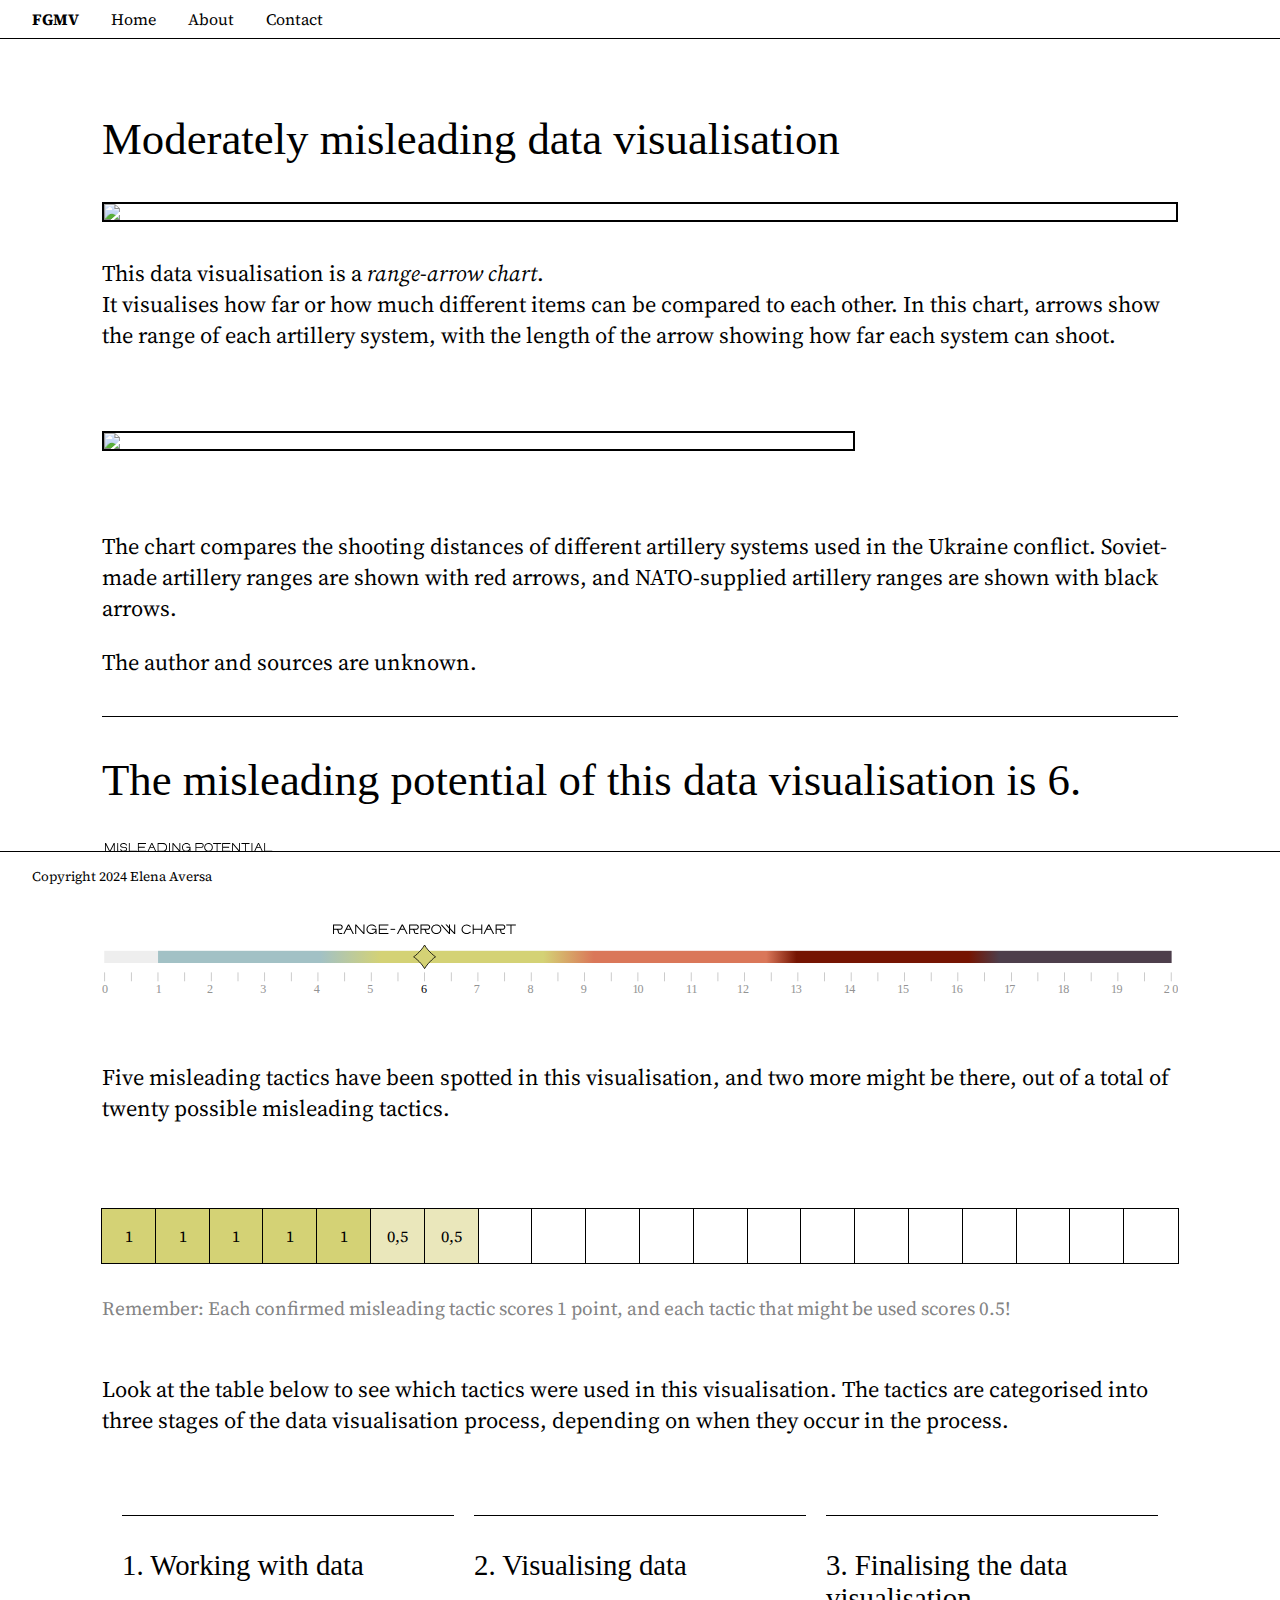
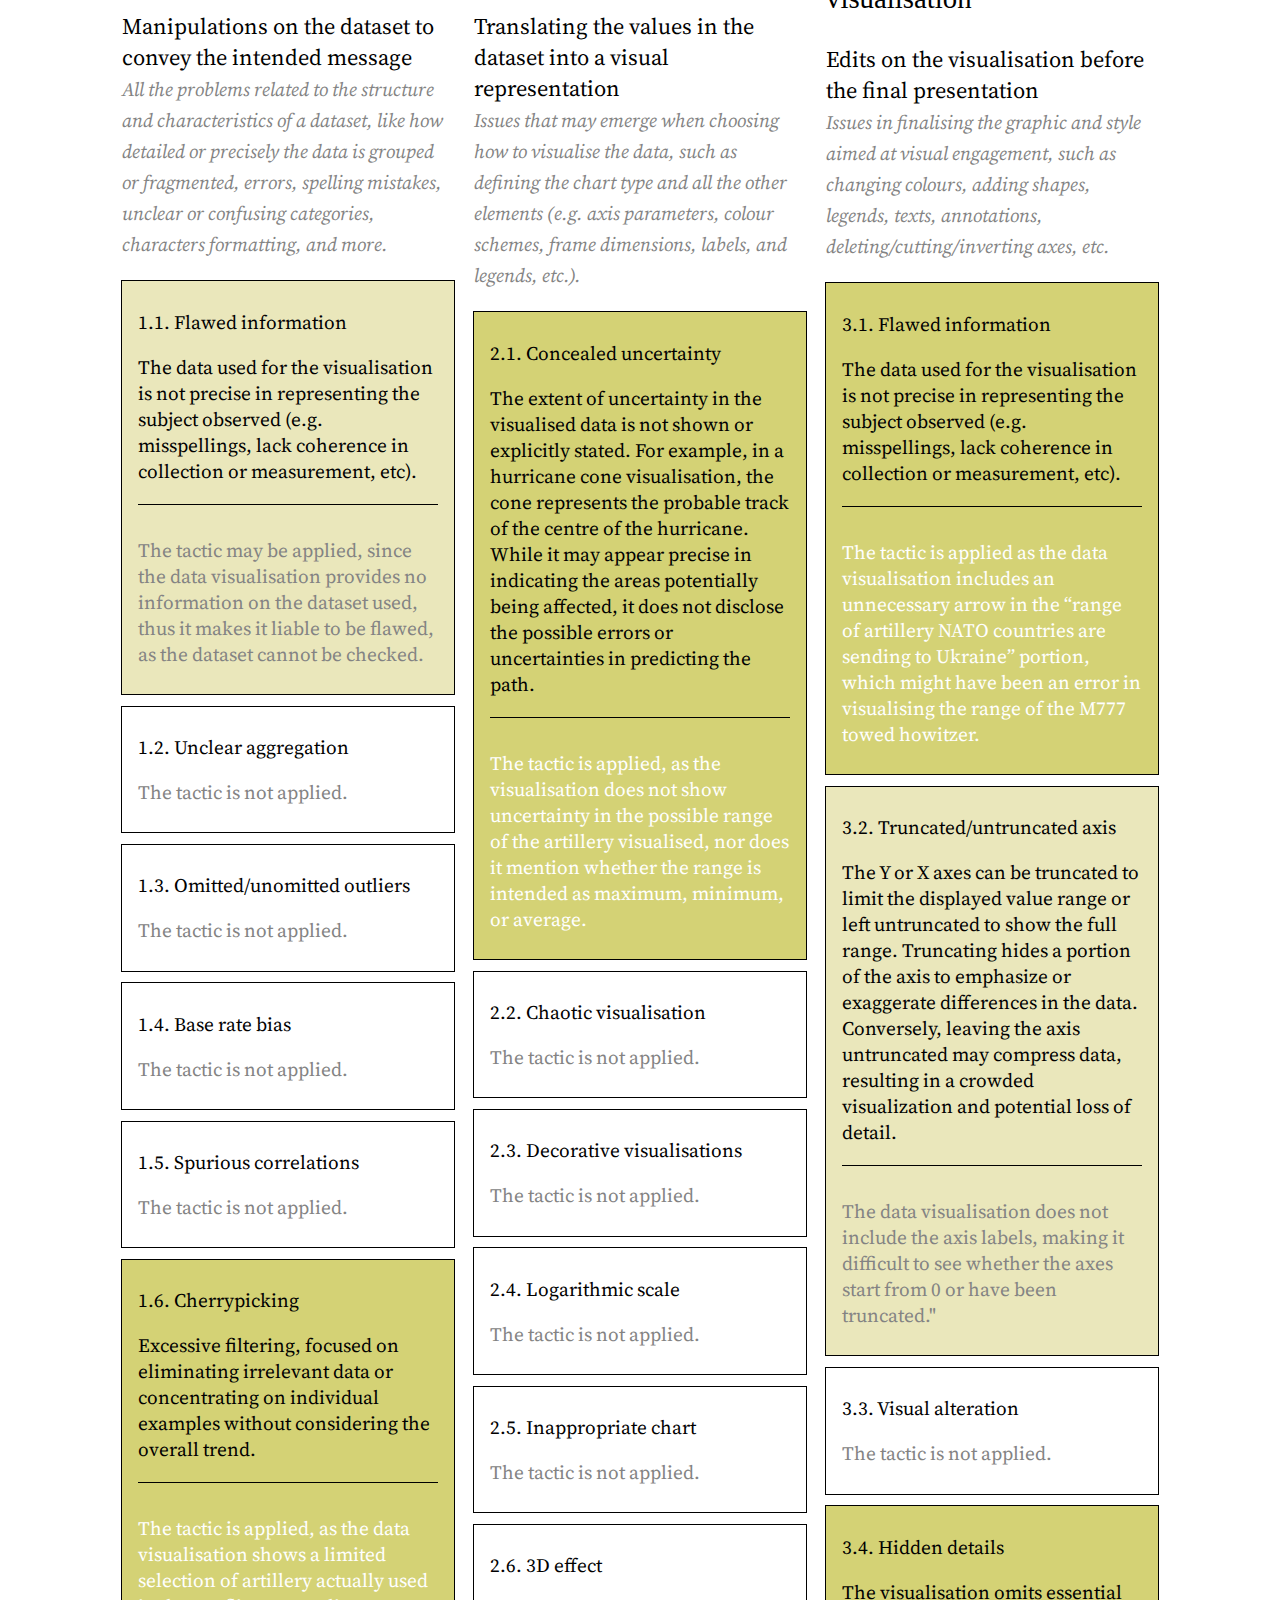
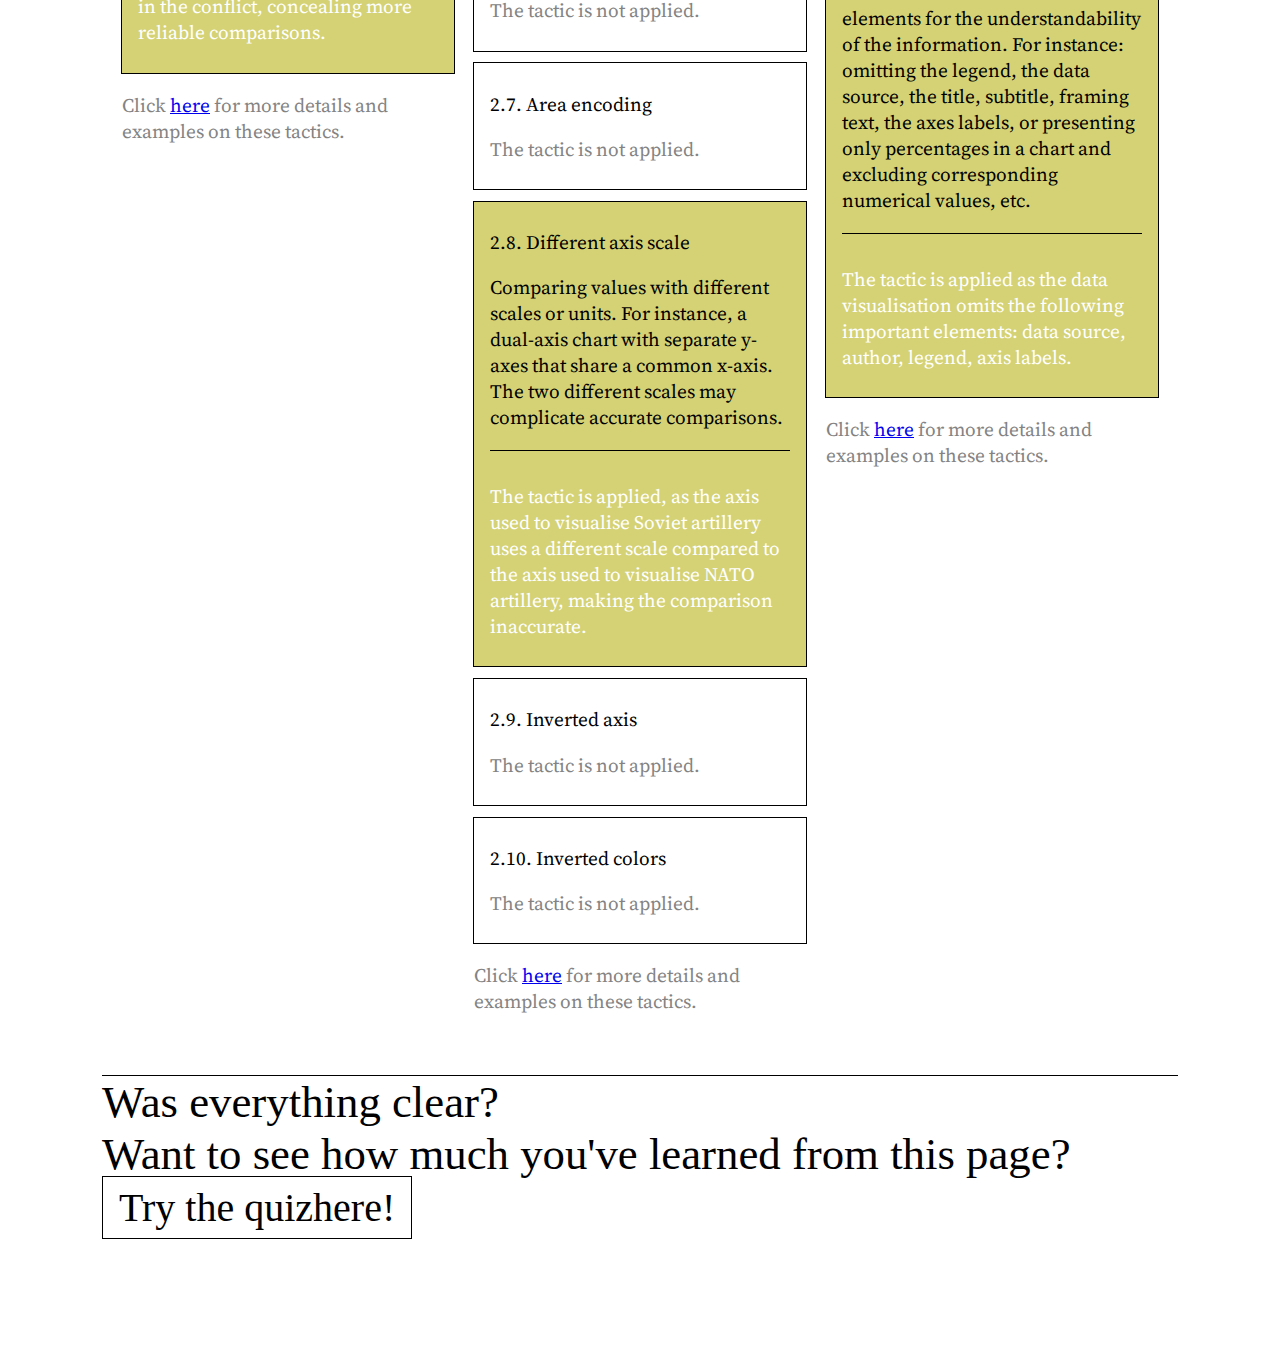
==== id3mp.html @ 18e21d53 "Create id3mp.html" ====
<!DOCTYPE html>
<html lang="en">
<head>
    <meta charset="UTF-8">
    <meta name="viewport" content="width=device-width, initial-scale=1">
    <link rel="stylesheet" href="style.css">
    <link rel="stylesheet" href="style2.css">
    <link rel="preconnect" href="https://fonts.googleapis.com">
    <link rel="preconnect" href="https://fonts.gstatic.com" crossorigin>
    <link href="https://fonts.googleapis.com/css2?family=Source+Serif+4:ital,opsz,wght@0,8..60,200..900;1,8..60,200..900&display=swap" rel="stylesheet">
    <title>Field Guide to MisVis</title>
</head>
<body>
    <nav class="container-fluid">
        <ul>
            <li><strong>FGMV</strong></li>
            <li><a href="Index.html">Home</a></li>
            <li><a href="#">About</a></li>
            <li><a href="#">Contact</a></li>
        </ul>
    </nav>
    <main class="container">
        <div class="grid">
            <section>
                <h2>Moderately misleading data visualisation</h2>
                    <div><img style="border: 2px solid #000000;" src="images/id3.jpeg"></div>
                <div class="margins borderbot">
                    This data visualisation is a <i>range-arrow chart</i>. 
                    <br>It visualises how far or how much different items can be compared to each other. In this chart, arrows show the range of each artillery system, with the length of the arrow showing how far each system can shoot.
                 <div class="svgcontainer"><img style="border: 2px solid #000000;" src="images/rangechart.png"> </div>


                    The chart compares the shooting distances of different artillery systems used in the Ukraine conflict. Soviet-made artillery ranges are shown with red arrows, and NATO-supplied artillery ranges are shown with black arrows.
                    <p>The author and sources are unknown.</p>
</div>
                    <h2>The misleading potential of this data visualisation is 6.</h2>
<div>
                    <?xml version="1.0" encoding="UTF-8"?><svg id="Livello_1" xmlns="http://www.w3.org/2000/svg" xmlns:xlink="http://www.w3.org/1999/xlink" viewBox="0 0 1289.34 188.25"><defs><style>.cls-1{letter-spacing:.03em;}.cls-2{letter-spacing:.08em;}.cls-3{letter-spacing:.04em;}.cls-4{letter-spacing:.06em;}.cls-5{fill:url(#Sfumatura_senza_nome_13);}.cls-5,.cls-6,.cls-7,.cls-8,.cls-9,.cls-10,.cls-11,.cls-12,.cls-13{stroke-width:0px;}.cls-14{letter-spacing:.07em;}.cls-15{stroke:#000;}.cls-15,.cls-10{fill:#d4d275;}.cls-16{letter-spacing:-.05em;}.cls-17,.cls-18{font-family:DINdong, DINdong;font-size:14.52px;}.cls-19{letter-spacing:.06em;}.cls-20{letter-spacing:0em;}.cls-18{fill:#939393;}.cls-7{fill:#4d3e4b;}.cls-8{fill:#a2c1c5;}.cls-9{fill:#da7759;}.cls-11{fill:#c1c1c1;}.cls-12{fill:#751402;}.cls-13{fill:#eee;}.cls-21{letter-spacing:.02em;}</style><linearGradient id="Sfumatura_senza_nome_13" x1="67.17" y1="584.85" x2="1281.77" y2="584.85" gradientTransform="translate(0 721.36) scale(1 -1)" gradientUnits="userSpaceOnUse"><stop offset="0" stop-color="#a2c1c5"/><stop offset=".16" stop-color="#a2c1c5"/><stop offset=".22" stop-color="#d4d275"/><stop offset=".38" stop-color="#d4d275"/><stop offset=".43" stop-color="#da7759"/><stop offset=".6" stop-color="#da7759"/><stop offset=".63" stop-color="#751402"/><stop offset=".8" stop-color="#751402"/><stop offset=".83" stop-color="#4d3e4b"/><stop offset="1" stop-color="#4d3e4b"/></linearGradient></defs><rect class="cls-11" x="2.67" y="155.01" width="1" height="10.7"/><rect class="cls-11" x="34.67" y="155.01" width="1" height="10.7"/><rect class="cls-11" x="98.57" y="155.01" width="1" height="10.7"/><rect class="cls-11" x="66.57" y="155.01" width="1" height="10.7"/><rect class="cls-11" x="162.47" y="155.01" width="1" height="10.7"/><rect class="cls-11" x="130.47" y="155.01" width="1" height="10.7"/><rect class="cls-11" x="226.37" y="155.01" width="1" height="10.7"/><rect class="cls-11" x="194.37" y="155.01" width="1" height="10.7"/><rect class="cls-11" x="290.27" y="155.01" width="1" height="10.7"/><rect class="cls-11" x="258.27" y="155.01" width="1" height="10.7"/><rect class="cls-11" x="354.17" y="155.01" width="1" height="10.7"/><rect class="cls-11" x="322.17" y="155.01" width="1" height="10.7"/><rect class="cls-11" x="418.07" y="155.01" width="1" height="10.7"/><rect class="cls-11" x="386.07" y="155.01" width="1" height="10.7"/><rect class="cls-11" x="481.97" y="155.01" width="1" height="10.7"/><rect class="cls-11" x="449.97" y="155.01" width="1" height="10.7"/><rect class="cls-11" x="545.87" y="155.01" width="1" height="10.7"/><rect class="cls-11" x="513.87" y="155.01" width="1" height="10.7"/><rect class="cls-11" x="609.77" y="155.01" width="1" height="10.7"/><rect class="cls-11" x="577.77" y="155.01" width="1" height="10.7"/><rect class="cls-11" x="737.57" y="155.01" width="1" height="10.7"/><rect class="cls-11" x="705.57" y="155.01" width="1" height="10.7"/><rect class="cls-11" x="1057.07" y="155.01" width="1" height="10.7"/><rect class="cls-11" x="1025.07" y="155.01" width="1" height="10.7"/><rect class="cls-11" x="801.47" y="155.01" width="1" height="10.7"/><rect class="cls-11" x="769.47" y="155.01" width="1" height="10.7"/><rect class="cls-11" x="673.67" y="155.01" width="1" height="10.7"/><rect class="cls-11" x="641.67" y="155.01" width="1" height="10.7"/><rect class="cls-11" x="1152.97" y="155.01" width="1" height="10.7"/><rect class="cls-11" x="1120.97" y="155.01" width="1" height="10.7"/><rect class="cls-11" x="1089.34" y="155.01" width="1" height="10.7"/><rect class="cls-11" x="865.37" y="155.01" width="1" height="10.7"/><rect class="cls-11" x="833.37" y="155.01" width="1" height="10.7"/><rect class="cls-11" x="1280.77" y="155.01" width="1" height="10.7"/><rect class="cls-11" x="1248.77" y="155.01" width="1" height="10.7"/><rect class="cls-11" x="993.17" y="155.01" width="1" height="10.7"/><rect class="cls-11" x="961.17" y="155.01" width="1" height="10.7"/><rect class="cls-11" x="1216.87" y="155.01" width="1" height="10.7"/><rect class="cls-11" x="1184.87" y="155.01" width="1" height="10.7"/><rect class="cls-11" x="929.27" y="155.01" width="1" height="10.7"/><rect class="cls-11" x="897.27" y="155.01" width="1" height="10.7"/><text class="cls-18" transform="translate(0 179.82)"><tspan x="0" y="0">0</tspan></text><text class="cls-18" transform="translate(64.43 179.82)"><tspan x="0" y="0">1</tspan></text><text class="cls-18" transform="translate(125.85 179.82)"><tspan x="0" y="0">2</tspan></text><text class="cls-18" transform="translate(189.51 179.82)"><tspan x="0" y="0">3</tspan></text><text class="cls-18" transform="translate(253.7 179.82)"><tspan x="0" y="0">4</tspan></text><text class="cls-18" transform="translate(317.76 179.82)"><tspan x="0" y="0">5</tspan></text><text class="cls-17" transform="translate(382.17 179.82)"><tspan x="0" y="0">6</tspan></text><text class="cls-18" transform="translate(445.49 179.82)"><tspan x="0" y="0">7</tspan></text><text class="cls-18" transform="translate(509.86 179.82)"><tspan x="0" y="0">8</tspan></text><text class="cls-18" transform="translate(573.78 179.82)"><tspan x="0" y="0">9</tspan></text><text class="cls-18" transform="translate(635.58 179.82)"><tspan class="cls-1" x="0" y="0">1</tspan><tspan x="6.24" y="0">0</tspan></text><text class="cls-18" transform="translate(699.93 179.82)"><tspan class="cls-3" x="0" y="0">1</tspan><tspan x="6.38" y="0">1</tspan></text><text class="cls-18" transform="translate(761.09 179.82)"><tspan class="cls-2" x="0" y="0">1</tspan><tspan x="6.93" y="0">2</tspan></text><text class="cls-18" transform="translate(825.16 179.82)"><tspan class="cls-21" x="0" y="0">1</tspan><tspan x="6.1" y="0">3</tspan></text><text class="cls-18" transform="translate(889.2 179.82)"><tspan class="cls-3" x="0" y="0">1</tspan><tspan x="6.38" y="0">4</tspan></text><text class="cls-18" transform="translate(953.07 179.82)"><tspan class="cls-4" x="0" y="0">1</tspan><tspan x="6.78" y="0">5</tspan></text><text class="cls-18" transform="translate(1017.47 179.82)"><tspan class="cls-14" x="0" y="0">1</tspan><tspan x="6.79" y="0">6</tspan></text><text class="cls-18" transform="translate(1081.06 179.82)"><tspan class="cls-1" x="0" y="0">1</tspan><tspan x="6.24" y="0">7</tspan></text><text class="cls-18" transform="translate(1145.23 179.82)"><tspan class="cls-19" x="0" y="0">1</tspan><tspan x="6.65" y="0">8</tspan></text><text class="cls-18" transform="translate(1209.15 179.82)"><tspan class="cls-19" x="0" y="0">1</tspan><tspan x="6.65" y="0">9</tspan></text><text class="cls-18" transform="translate(1272.4 179.82)"><tspan class="cls-16" x="0" y="0">2</tspan><tspan class="cls-20" x="10" y="0">0</tspan></text><path class="cls-6" d="M40.68,49.59l.02-10.34h1.02l-.02,9.25h8.61v1.1h-9.62v-.02h0Z"/><path class="cls-6" d="M52.93,49.3c-.61-.25-1.15-.6-1.61-1.05-.45-.44-.82-.98-1.1-1.62-.28-.64-.44-1.33-.46-2.08v-.12c0-.36.04-.72.12-1.07.09-.38.21-.73.36-1.04.16-.36.35-.68.56-.98.21-.31.46-.6.75-.85s.6-.48.94-.66c.32-.19.69-.33,1.09-.44.4-.11.8-.16,1.2-.16h.11c.68,0,1.33.13,1.94.39.61.25,1.15.6,1.61,1.06.45.45.82,1,1.1,1.63.28.64.44,1.32.47,2.04h0v.21h0c-.03.72-.19,1.41-.47,2.05-.28.63-.64,1.17-1.1,1.62-.45.45-.99.8-1.61,1.07-.62.26-1.27.39-1.94.39s-1.34-.13-1.95-.38ZM51.16,46.14c.22.53.51.96.87,1.31.37.35.79.63,1.28.84.5.2,1.02.3,1.57.3s1.08-.1,1.57-.3c.5-.2.93-.47,1.29-.82.36-.34.66-.78.88-1.31s.35-1.1.35-1.71c0-.61-.12-1.18-.35-1.71-.22-.53-.52-.97-.88-1.31-.37-.36-.8-.64-1.29-.83-.49-.2-1.02-.3-1.57-.3s-1.08.1-1.57.3c-.48.2-.91.47-1.28.83-.36.35-.64.79-.87,1.31-.21.51-.33,1.08-.34,1.7.02.61.13,1.18.34,1.69Z"/><path class="cls-6" d="M60.44,39.23l7.34,8.75v-4.46l-3.66-4.27h1.38l2.29,2.65v-2.65h1.02v3.84l4.2,4.87v-8.7h1.02v10.35h-1.02s-4.2-4.9-4.2-4.9v4.9h-1.01l-.02.02-8.1-9.66.76-.73Z"/><path class="cls-6" d="M81.73,39.25l4.62,9.2,4.61-9.2h1.21l-.02,10.35h-1.02l.02-8.33-4.21,8.33h-1.16l-4.24-8.35-.02,8.35h-1.02l.02-10.35h1.21Z"/><path class="cls-6" d="M96.27,39.25l.02,10.35h-1.07l.02-10.35h1.02Z"/><path class="cls-6" d="M101.74,49.52c-.39-.07-.71-.15-.98-.25-.28-.11-.52-.24-.73-.38-.2-.13-.38-.27-.53-.43-.13-.13-.25-.29-.37-.48-.1-.17-.17-.32-.23-.44-.05-.11-.09-.24-.12-.39-.03-.11-.04-.21-.05-.3v-.16s1.13,0,1.13,0c.05.33.17.62.37.85.21.25.46.43.76.57.31.14.63.23.95.29.34.05.65.08.94.08.51,0,.98-.06,1.39-.18.4-.11.74-.29,1.03-.53.28-.24.46-.52.53-.84.03-.15.04-.27.04-.38,0-.17-.03-.34-.08-.49-.09-.25-.22-.44-.41-.58-.18-.14-.42-.25-.71-.32-.26-.08-.53-.13-.81-.16-.22-.02-.5-.03-.83-.03-.68,0-1.28-.05-1.79-.16-.52-.11-.93-.24-1.23-.39s-.54-.34-.75-.57c-.2-.23-.34-.44-.41-.62-.07-.18-.12-.38-.14-.61-.02-.2-.02-.36,0-.47,0-.06.02-.14.04-.25v-.02c.08-.43.24-.81.48-1.14.25-.33.56-.61.94-.83.38-.21.8-.38,1.26-.49.48-.11.97-.16,1.47-.16.81,0,1.54.16,2.19.48.35.15.64.35.89.59.26.23.47.51.62.84.15.33.23.69.24,1.1h-1.08c-.05-.3-.14-.57-.27-.8s-.3-.41-.48-.54-.4-.24-.66-.32c-.24-.08-.47-.13-.7-.16s-.49-.05-.78-.05c-.99,0-1.75.16-2.29.48-.19.11-.36.26-.5.44-.14.19-.23.39-.27.62-.03.15-.04.27-.04.36,0,.49.22.86.66,1.12.55.32,1.41.48,2.57.49.5.01.95.04,1.33.1.39.05.76.16,1.11.31.34.14.62.32.85.56.22.22.38.52.49.89.08.26.12.55.12.88,0,.08,0,.21-.02.37-.03.34-.12.64-.26.9-.14.27-.31.5-.53.69-.22.19-.46.36-.72.49-.26.14-.54.25-.83.32-.29.08-.57.13-.83.17-.26.03-.51.05-.75.05-.44,0-.85-.03-1.23-.1Z"/><path class="cls-6" d="M109.12,49.59l.02-10.34h1.02l-.02,9.25h8.61v1.1h-9.62v-.02h0Z"/><path class="cls-6" d="M129.65,39.25v1.1h-8.7v3.47s7.27-.02,7.27-.02v1.1l-7.25.02v3.58h8.7v1.1h-9.71l-.02-10.35h9.72Z"/><path class="cls-6" d="M137.22,39.24l4.84,10.36h-1.16l-2.14-4.59h-4.23l-2.14,4.59h-1.15l4.84-10.36h1.14ZM138.25,43.91l-1.6-3.44-1.61,3.44h3.21Z"/><path class="cls-6" d="M152.07,39.61c.65.25,1.18.6,1.58,1.06.4.45.7,1,.9,1.62.2.62.3,1.33.3,2.12,0,.85-.12,1.61-.36,2.28-.24.66-.58,1.2-1.01,1.62-.45.43-.97.74-1.58.95-.61.22-1.3.33-2.07.33h-6.24l-.02-10.35h6.24c.86,0,1.62.12,2.28.36ZM144.6,48.53l5.2-.02c.59,0,1.12-.09,1.59-.28.47-.18.89-.44,1.25-.79.35-.34.62-.78.82-1.3.19-.53.29-1.12.29-1.78,0-1.25-.34-2.24-1.02-2.95s-1.66-1.07-2.94-1.07h-5.22l.02,8.2Z"/><path class="cls-6" d="M158.39,39.25l.02,10.35h-1.07l.02-10.35h1.02Z"/><path class="cls-6" d="M162.4,39.25l7.3,8.72.02-8.72h1.02l-.02,10.35h-1.02l-7.31-8.7-.02,8.7h-1.02l.02-10.35h1.02Z"/><path class="cls-6" d="M175.87,49.29c-.62-.26-1.16-.6-1.6-1.03-.45-.43-.8-.96-1.07-1.59s-.41-1.3-.43-2.01v-.11c0-.73.13-1.42.39-2.08.25-.65.59-1.21,1.03-1.68.44-.48.98-.86,1.62-1.12.65-.28,1.35-.42,2.11-.42.38,0,.71.02,1,.06s.61.11.95.22c.37.12.69.27.98.45.3.19.6.45.88.79.29.33.54.72.75,1.16l-.83.52c-.19-.35-.4-.66-.62-.92s-.46-.47-.69-.63c-.22-.14-.47-.26-.77-.35-.25-.08-.52-.14-.79-.16-.27-.03-.55-.04-.84-.04h-.02c-.6.01-1.15.11-1.63.29-.49.19-.92.46-1.29.82-.37.35-.65.8-.85,1.34-.2.52-.3,1.13-.31,1.83,0,.78.19,1.47.55,2.08.35.6.83,1.07,1.43,1.39s1.27.49,2.01.49c.69,0,1.32-.14,1.9-.43.58-.29,1.06-.71,1.45-1.27.39-.56.62-1.21.7-1.93h-3.8v-1.1h4.88v5.76h-1.02v-2.05c-.47.66-1.06,1.18-1.78,1.56-.72.37-1.5.56-2.32.56-.7,0-1.35-.13-1.96-.38Z"/><path class="cls-6" d="M4.82.03l4.62,9.2L14.04.03h1.21l-.02,10.35h-1.02l.02-8.33-4.21,8.33h-1.16L4.62,2.03l-.02,8.35h-1.02L3.61.03h1.21Z"/><path class="cls-6" d="M19.35.03l.02,10.35h-1.07l.02-10.35h1.02Z"/><path class="cls-6" d="M24.83,10.3c-.39-.07-.71-.15-.98-.25-.28-.11-.52-.24-.73-.38-.2-.13-.38-.27-.53-.43-.13-.13-.25-.29-.37-.48-.1-.17-.17-.32-.23-.44-.05-.11-.09-.24-.12-.39-.03-.11-.04-.21-.05-.3v-.16s1.13,0,1.13,0c.05.33.17.62.37.85.21.25.46.43.76.57.31.14.63.23.95.29.34.05.65.08.94.08.51,0,.98-.06,1.39-.18.4-.11.74-.29,1.03-.53.28-.24.46-.52.53-.84.03-.15.04-.27.04-.38,0-.17-.03-.34-.08-.49-.09-.25-.22-.44-.41-.58-.18-.14-.42-.25-.71-.32-.26-.08-.53-.13-.81-.16-.22-.02-.5-.03-.83-.03-.68,0-1.28-.05-1.79-.16-.52-.11-.93-.24-1.23-.39s-.54-.34-.75-.57c-.2-.23-.34-.44-.41-.62-.07-.18-.12-.38-.14-.61-.02-.2-.02-.36,0-.47,0-.06.02-.14.04-.25v-.02c.08-.43.24-.81.48-1.14.25-.33.56-.61.94-.83.38-.21.8-.38,1.26-.49.48-.11.97-.16,1.47-.16.81,0,1.54.16,2.19.48.35.15.64.35.89.59.26.23.47.51.62.84.15.33.23.69.24,1.1h-1.08c-.05-.3-.14-.57-.27-.8s-.3-.41-.48-.54-.4-.24-.66-.32c-.24-.08-.47-.13-.7-.16s-.49-.05-.78-.05c-.99,0-1.75.16-2.29.48-.19.11-.36.26-.5.44-.14.19-.23.39-.27.62-.03.15-.04.27-.04.36,0,.49.22.86.66,1.12.55.32,1.41.48,2.57.49.5.01.95.04,1.33.1.39.05.76.16,1.11.31.34.14.62.32.85.56.22.22.38.52.49.89.08.26.12.55.12.88,0,.08,0,.21-.02.37-.03.34-.12.64-.26.9-.14.27-.31.5-.53.69-.22.19-.46.36-.72.49-.26.14-.54.25-.83.32-.29.08-.57.13-.83.17-.26.03-.51.05-.75.05-.44,0-.85-.03-1.23-.1Z"/><path class="cls-6" d="M32.2,10.37l.02-10.34h1.02l-.02,9.25h8.61v1.1h-9.62v-.02h0Z"/><path class="cls-6" d="M52.74.03v1.1h-8.7v3.47s7.27-.02,7.27-.02v1.1l-7.25.02v3.58h8.7v1.1h-9.71l-.02-10.35h9.72Z"/><path class="cls-6" d="M60.31.02l4.84,10.36h-1.16l-2.14-4.59h-4.23l-2.14,4.59h-1.15L59.17.02h1.14ZM61.34,4.69l-1.6-3.44-1.61,3.44h3.21Z"/><path class="cls-6" d="M75.16.39c.65.25,1.18.6,1.58,1.06.4.45.7,1,.9,1.62.2.62.3,1.33.3,2.12,0,.85-.12,1.61-.36,2.28-.24.66-.58,1.2-1.01,1.62-.45.43-.97.74-1.58.95-.61.22-1.3.33-2.07.33h-6.24l-.02-10.35h6.24c.86,0,1.62.12,2.28.36ZM67.68,9.31l5.2-.02c.59,0,1.12-.09,1.59-.28.47-.18.89-.44,1.25-.79.35-.34.62-.78.82-1.3.19-.53.29-1.12.29-1.78,0-1.25-.34-2.24-1.02-2.95s-1.66-1.07-2.94-1.07h-5.22l.02,8.2Z"/><path class="cls-6" d="M81.48.03l.02,10.35h-1.07l.02-10.35h1.02Z"/><path class="cls-6" d="M85.49.03l7.3,8.72.02-8.72h1.02l-.02,10.35h-1.02l-7.31-8.7-.02,8.7h-1.02l.02-10.35h1.02Z"/><path class="cls-6" d="M98.96,10.07c-.62-.26-1.16-.6-1.6-1.03-.45-.43-.8-.96-1.07-1.59s-.41-1.3-.43-2.01v-.11c0-.73.13-1.42.39-2.08.25-.65.59-1.21,1.03-1.68.44-.48.98-.86,1.62-1.12.65-.28,1.35-.42,2.11-.42.38,0,.71.02,1,.06s.61.11.95.22c.37.12.69.27.98.45.3.19.6.45.88.79.29.33.54.72.75,1.16l-.83.52c-.19-.35-.4-.66-.62-.92s-.46-.47-.69-.63c-.22-.14-.47-.26-.77-.35-.25-.08-.52-.14-.79-.16-.27-.03-.55-.04-.84-.04h-.02c-.6.01-1.15.11-1.63.29-.49.19-.92.46-1.29.82-.37.35-.65.8-.85,1.34-.2.52-.3,1.13-.31,1.83,0,.78.19,1.47.55,2.08.35.6.83,1.07,1.43,1.39s1.27.49,2.01.49c.69,0,1.32-.14,1.9-.43.58-.29,1.06-.71,1.45-1.27.39-.56.62-1.21.7-1.93h-3.8v-1.1h4.88v5.76h-1.02v-2.05c-.47.66-1.06,1.18-1.78,1.56-.72.37-1.5.56-2.32.56-.7,0-1.35-.13-1.96-.38Z"/><path class="cls-6" d="M112.83.03h0s6.31-.03,6.31-.03c.32,0,.63.05.91.15s.53.24.75.43c.31.27.56.6.73.99s.26.79.26,1.22c0,.29-.04.58-.11.87-.07.28-.18.56-.34.81-.16.27-.36.5-.59.69s-.5.34-.82.45c-.34.11-.7.17-1.1.17h-5.78v4.6s-1.01,0-1.01,0l-.02-10.35h.82ZM113.05,4.69h5.77c.67,0,1.17-.19,1.52-.58.12-.13.21-.3.28-.5s.1-.43.1-.67c0-.6-.14-1.04-.43-1.35-.27-.29-.67-.44-1.17-.44h-6.08v3.54Z"/><path class="cls-6" d="M125.69,10.08c-.61-.25-1.15-.6-1.61-1.05-.45-.44-.82-.98-1.1-1.62-.28-.64-.44-1.33-.46-2.08v-.12c0-.36.04-.72.12-1.07.09-.38.21-.73.36-1.04.16-.36.35-.68.56-.98.21-.31.46-.6.75-.85s.6-.48.94-.66c.33-.19.69-.33,1.09-.44.4-.11.8-.16,1.2-.16h.11c.68,0,1.33.13,1.94.39.61.25,1.15.6,1.61,1.06.45.45.82,1,1.1,1.63.28.64.44,1.32.47,2.04h0v.21h0c-.03.72-.19,1.41-.47,2.05-.28.63-.64,1.17-1.1,1.62-.45.45-.99.8-1.61,1.07-.62.26-1.27.39-1.94.39s-1.34-.13-1.95-.38ZM123.91,6.92c.22.53.51.96.87,1.31.37.35.79.63,1.28.84.5.2,1.02.3,1.57.3s1.08-.1,1.57-.3c.5-.2.93-.47,1.29-.82.36-.34.66-.78.88-1.31s.35-1.1.35-1.71c0-.61-.12-1.18-.35-1.71-.22-.53-.52-.97-.88-1.31-.37-.36-.8-.64-1.29-.83-.49-.2-1.02-.3-1.57-.3s-1.08.1-1.57.3c-.48.2-.91.47-1.28.83-.36.35-.64.79-.87,1.31-.21.51-.33,1.08-.34,1.7.02.61.13,1.18.34,1.69Z"/><path class="cls-6" d="M133.15,1.12V.02h9.7v1.09h-4.4l-.02,9.27h-1.02l.02-9.27h-4.28Z"/><path class="cls-6" d="M153.74.03v1.1h-8.7v3.47s7.27-.02,7.27-.02v1.1l-7.25.02v3.58h8.7v1.1h-9.71l-.02-10.35h9.72Z"/><path class="cls-6" d="M156.98.03l7.3,8.72.02-8.72h1.02l-.02,10.35h-1.02l-7.31-8.7-.02,8.7h-1.02l.02-10.35h1.02Z"/><path class="cls-6" d="M167.09,1.12V.02h9.7v1.09h-4.4l-.02,9.27h-1.02l.02-9.27h-4.28Z"/><path class="cls-6" d="M180.17.03l.02,10.35h-1.07l.02-10.35h1.02Z"/><path class="cls-6" d="M188.1.02l4.84,10.36h-1.16l-2.14-4.59h-4.23l-2.14,4.59h-1.15L186.95.02h1.14ZM189.13,4.69l-1.6-3.44-1.61,3.44h3.21Z"/><path class="cls-6" d="M194.39,10.37l.02-10.34h1.02l-.02,9.25h8.61v1.1h-9.62v-.02h0Z"/><rect id="BG" class="cls-13" x="2.67" y="129.21" width="1278.5" height="14.6"/><rect id="BG-2" class="cls-5" x="67.17" y="129.21" width="1214.6" height="14.6"/><path id="VMM3" class="cls-15" d="M386.57,150.55c-2.41-4.25-5.63-7.82-8.51-10.35-1.49-1.38-2.87-2.53-3.79-3.22-.34-.23-.57-.46-.8-.57.23-.11.57-.34.8-.57.92-.69,2.41-1.72,3.79-3.22,2.76-2.53,6.09-6.09,8.51-10.35,2.41,4.25,5.63,7.82,8.51,10.35,1.49,1.38,2.87,2.53,3.79,3.22.34.23.57.46.8.57-.23.11-.57.34-.8.57-.92.69-2.41,1.72-3.79,3.22-2.76,2.64-6.09,6.21-8.51,10.35Z"/><rect class="cls-8" x="3.68" y="37.15" width="17" height="14.6"/><rect class="cls-10" x="222.24" y="37.15" width="17" height="14.6"/><path class="cls-6" d="M260.47,39.25l4.62,9.2,4.61-9.2h1.21l-.02,10.35h-1.02l.02-8.33-4.21,8.33h-1.16l-4.24-8.35-.02,8.35h-1.02l.02-10.35h1.21Z"/><path class="cls-6" d="M275.82,49.3c-.61-.25-1.15-.6-1.61-1.05-.45-.44-.82-.98-1.1-1.62-.28-.64-.44-1.33-.46-2.08v-.12c0-.36.04-.72.12-1.07.09-.38.21-.73.36-1.04.16-.36.35-.68.56-.98.21-.31.46-.6.75-.85s.6-.48.94-.66c.32-.19.69-.33,1.09-.44.4-.11.8-.16,1.2-.16h.11c.68,0,1.33.13,1.94.39.61.25,1.15.6,1.61,1.06.45.45.82,1,1.1,1.63.28.64.44,1.32.47,2.04h0v.21h0c-.03.72-.19,1.41-.47,2.05-.28.63-.64,1.17-1.1,1.62-.45.45-.99.8-1.61,1.07-.62.26-1.27.39-1.94.39s-1.34-.13-1.95-.38ZM274.04,46.14c.22.53.51.96.87,1.31.37.35.79.63,1.28.84.5.2,1.02.3,1.57.3s1.08-.1,1.57-.3c.5-.2.93-.47,1.29-.82.36-.34.66-.78.88-1.31s.35-1.1.35-1.71c0-.61-.12-1.18-.35-1.71-.22-.53-.52-.97-.88-1.31-.37-.36-.8-.64-1.29-.83-.49-.2-1.02-.3-1.57-.3s-1.08.1-1.57.3c-.48.2-.91.47-1.28.83-.36.35-.64.79-.87,1.31-.21.51-.33,1.08-.34,1.7.02.61.13,1.18.34,1.69Z"/><path class="cls-6" d="M293.06,39.61c.65.25,1.18.6,1.58,1.06.4.45.7,1,.9,1.62.2.62.3,1.33.3,2.12,0,.85-.12,1.61-.36,2.28-.24.66-.58,1.2-1.01,1.62-.45.43-.97.74-1.58.95-.61.22-1.3.33-2.07.33h-6.24l-.02-10.35h6.24c.86,0,1.62.12,2.28.36ZM285.58,48.53l5.2-.02c.59,0,1.12-.09,1.59-.28.47-.18.89-.44,1.25-.79.35-.34.62-.78.82-1.3.19-.53.29-1.12.29-1.78,0-1.25-.34-2.24-1.02-2.95s-1.66-1.07-2.94-1.07h-5.22l.02,8.2Z"/><path class="cls-6" d="M307.06,39.25v1.1h-8.7v3.47s7.27-.02,7.27-.02v1.1l-7.25.02v3.58h8.7v1.1h-9.71l-.02-10.35h9.72Z"/><path class="cls-6" d="M310.32,39.25h0s6.31-.03,6.31-.03c.4,0,.77.08,1.11.23s.62.37.85.64c.22.27.39.57.51.9s.18.67.18,1.02c0,.29-.04.58-.11.87-.07.28-.18.56-.34.81-.16.27-.35.49-.57.68-.23.2-.51.35-.84.47-.35.11-.71.16-1.1.16h-1.71c.21.16.38.36.51.57.11.19.18.37.21.56s.05.41.05.65.01.45.03.63.06.33.13.45c.1.19.21.33.32.42s.23.14.35.17.32.06.59.09c.16.02.36.03.59.03h.58c.36-.02.66-.02.91-.02v1.05s-.94,0-.94,0c-.25,0-.5,0-.76,0-.35-.01-.61-.03-.8-.05s-.38-.08-.57-.16c-.47-.21-.83-.5-1.06-.89s-.35-.83-.35-1.33c0-.31-.07-.64-.22-.98s-.35-.63-.6-.86-.53-.34-.83-.34h-2.2v4.6s-1.01,0-1.01,0l-.02-10.35h.82ZM310.54,43.91h5.77c.41,0,.77-.08,1.08-.24.17-.09.31-.21.43-.34.13-.15.22-.33.29-.53.06-.2.09-.42.09-.66,0-.58-.14-1.02-.43-1.32-.27-.29-.67-.44-1.17-.44h-6.08v3.54Z"/><path class="cls-6" d="M325.78,39.24l4.84,10.36h-1.16l-2.14-4.59h-4.23l-2.14,4.59h-1.15l4.84-10.36h1.14ZM326.81,43.91l-1.6-3.44-1.61,3.44h3.21Z"/><path class="cls-6" d="M329.96,40.33v-1.09h9.7v1.09h-4.4l-.02,9.27h-1.02l.02-9.27h-4.28Z"/><path class="cls-6" d="M350.55,39.25v1.1h-8.7v3.47s7.27-.02,7.27-.02v1.1l-7.25.02v3.58h8.7v1.1h-9.71l-.02-10.35h9.72Z"/><path class="cls-6" d="M352.33,49.59l.02-10.34h1.02l-.02,9.25h8.61v1.1h-9.62v-.02h0Z"/><path class="cls-6" d="M360.11,39.27h1.33l2.75,3.83,2.67-3.83h1.23l-3.39,4.99.02,5.35h-1.02l-.02-5.34-3.56-5Z"/><path class="cls-6" d="M375.57,39.25l4.62,9.2,4.61-9.2h1.21l-.02,10.35h-1.02l.02-8.33-4.21,8.33h-1.16l-4.24-8.35-.02,8.35h-1.02l.02-10.35h1.21Z"/><path class="cls-6" d="M390.1,39.25l.02,10.35h-1.07l.02-10.35h1.02Z"/><path class="cls-6" d="M395.58,49.52c-.39-.07-.71-.15-.97-.25-.28-.11-.52-.24-.73-.38-.2-.13-.38-.27-.53-.43-.13-.13-.25-.29-.37-.48-.1-.17-.17-.32-.23-.44-.05-.11-.09-.24-.12-.39-.03-.11-.04-.21-.05-.3v-.16s1.13,0,1.13,0c.05.33.17.62.37.85.21.25.46.43.76.57.31.14.63.23.95.29.34.05.65.08.94.08.51,0,.98-.06,1.39-.18.4-.11.74-.29,1.03-.53.28-.24.46-.52.53-.84.03-.15.04-.27.04-.38,0-.17-.03-.34-.08-.49-.09-.25-.22-.44-.41-.58-.18-.14-.42-.25-.71-.32-.26-.08-.53-.13-.81-.16-.22-.02-.5-.03-.83-.03-.68,0-1.28-.05-1.79-.16-.52-.11-.93-.24-1.23-.39s-.54-.34-.75-.57c-.2-.23-.34-.44-.41-.62-.07-.18-.12-.38-.14-.61-.02-.2-.02-.36,0-.47,0-.06.02-.14.04-.25v-.02c.08-.43.24-.81.48-1.14.25-.33.56-.61.94-.83.38-.21.8-.38,1.26-.49.48-.11.97-.16,1.47-.16.81,0,1.54.16,2.19.48.35.15.64.35.89.59.26.23.47.51.62.84.15.33.23.69.24,1.1h-1.08c-.05-.3-.14-.57-.27-.8s-.3-.41-.48-.54-.4-.24-.66-.32c-.24-.08-.47-.13-.7-.16s-.49-.05-.78-.05c-.99,0-1.75.16-2.29.48-.19.11-.36.26-.5.44-.14.19-.23.39-.27.62-.03.15-.04.27-.04.36,0,.49.22.86.66,1.12.55.32,1.41.48,2.57.49.5.01.95.04,1.33.1.39.05.76.16,1.11.31.34.14.62.32.85.56.22.22.38.52.49.89.08.26.12.55.12.88,0,.08,0,.21-.02.37-.03.34-.12.64-.26.9-.14.27-.31.5-.53.69-.22.19-.46.36-.72.49-.26.14-.54.25-.83.32-.29.08-.57.13-.83.17-.26.03-.51.05-.75.05-.44,0-.85-.03-1.23-.1Z"/><path class="cls-6" d="M402.95,49.59l.02-10.34h1.02l-.02,9.25h8.61v1.1h-9.62v-.02h0Z"/><path class="cls-6" d="M423.48,39.25v1.1h-8.7v3.47s7.27-.02,7.27-.02v1.1l-7.25.02v3.58h8.7v1.1h-9.71l-.02-10.35h9.72Z"/><path class="cls-6" d="M431.06,39.24l4.84,10.36h-1.16l-2.14-4.59h-4.23l-2.14,4.59h-1.15l4.84-10.36h1.14ZM432.08,43.91l-1.6-3.44-1.61,3.44h3.21Z"/><path class="cls-6" d="M445.9,39.61c.65.25,1.18.6,1.58,1.06.4.45.7,1,.9,1.62.2.62.3,1.33.3,2.12,0,.85-.12,1.61-.36,2.28-.24.66-.58,1.2-1.01,1.62-.45.43-.97.74-1.58.95-.61.22-1.3.33-2.07.33h-6.24l-.02-10.35h6.24c.86,0,1.62.12,2.28.36ZM438.43,48.53l5.2-.02c.59,0,1.12-.09,1.59-.28.47-.18.89-.44,1.25-.79.35-.34.62-.78.82-1.3.19-.53.29-1.12.29-1.78,0-1.25-.34-2.24-1.02-2.95s-1.66-1.07-2.94-1.07h-5.22l.02,8.2Z"/><path class="cls-6" d="M452.22,39.25l.02,10.35h-1.07l.02-10.35h1.02Z"/><path class="cls-6" d="M456.23,39.25l7.3,8.72.02-8.72h1.02l-.02,10.35h-1.02l-7.31-8.7-.02,8.7h-1.02l.02-10.35h1.02Z"/><path class="cls-6" d="M469.71,49.29c-.62-.26-1.16-.6-1.6-1.03-.45-.43-.8-.96-1.07-1.59s-.41-1.3-.43-2.01v-.11c0-.73.13-1.42.39-2.08.25-.65.59-1.21,1.03-1.68.44-.48.98-.86,1.62-1.12.65-.28,1.35-.42,2.11-.42.38,0,.71.02,1,.06s.61.11.95.22c.37.12.69.27.98.45.3.19.6.45.88.79.29.33.54.72.75,1.16l-.83.52c-.19-.35-.4-.66-.62-.92s-.46-.47-.69-.63c-.22-.14-.47-.26-.77-.35-.25-.08-.52-.14-.79-.16-.27-.03-.55-.04-.84-.04h-.02c-.6.01-1.15.11-1.63.29-.49.19-.92.46-1.29.82-.37.35-.65.8-.85,1.34-.2.52-.3,1.13-.31,1.83,0,.78.19,1.47.55,2.08.35.6.83,1.07,1.43,1.39s1.27.49,2.01.49c.69,0,1.32-.14,1.9-.43.58-.29,1.06-.71,1.45-1.27.39-.56.62-1.21.7-1.93h-3.8v-1.1h4.88v5.76h-1.02v-2.05c-.47.66-1.06,1.18-1.78,1.56-.72.37-1.5.56-2.32.56-.7,0-1.35-.13-1.96-.38Z"/><path class="cls-6" d="M554.3,39.23l4.62,9.2,4.61-9.2h1.21l-.02,10.35h-1.02l.02-8.33-4.21,8.33h-1.16l-4.24-8.35-.02,8.35h-1.02l.02-10.35h1.21Z"/><path class="cls-6" d="M568.83,39.23l.02,10.35h-1.07l.02-10.35h1.02Z"/><path class="cls-6" d="M574.31,49.5c-.39-.07-.71-.15-.98-.25-.28-.11-.52-.24-.73-.38-.2-.13-.38-.27-.53-.43-.13-.13-.25-.29-.37-.48-.1-.17-.17-.32-.23-.44-.05-.11-.09-.24-.12-.39-.03-.11-.04-.21-.05-.3v-.16s1.13,0,1.13,0c.05.33.17.62.37.85.21.25.46.43.76.57.31.14.63.23.95.29.34.05.65.08.94.08.51,0,.98-.06,1.39-.18.4-.11.74-.29,1.03-.53.28-.24.46-.52.53-.84.03-.15.04-.27.04-.38,0-.18-.03-.34-.08-.49-.09-.25-.22-.44-.41-.58-.18-.14-.42-.25-.71-.32-.26-.08-.53-.13-.81-.16-.22-.02-.5-.03-.83-.03-.68,0-1.28-.05-1.79-.16-.52-.11-.93-.24-1.23-.39s-.54-.34-.75-.57c-.2-.23-.34-.44-.41-.62-.07-.18-.12-.38-.14-.61-.02-.2-.02-.36,0-.47,0-.06.02-.14.04-.25v-.02c.08-.43.24-.81.48-1.14.25-.33.56-.61.94-.83.38-.21.8-.38,1.26-.49.48-.11.97-.16,1.47-.16.81,0,1.54.16,2.19.48.35.15.64.35.89.59.26.23.47.51.62.84.15.33.23.69.24,1.1h-1.08c-.05-.3-.14-.57-.27-.8s-.3-.41-.48-.54-.4-.24-.66-.32c-.24-.08-.47-.13-.7-.16s-.49-.05-.78-.05c-.99,0-1.75.16-2.29.48-.19.11-.36.26-.5.44-.14.19-.23.39-.27.62-.03.15-.04.27-.04.36,0,.49.22.86.66,1.12.55.32,1.41.48,2.57.49.5.01.95.04,1.33.1.39.05.76.16,1.11.31.34.14.62.32.85.56.22.22.38.52.49.89.08.26.12.55.12.88,0,.08,0,.21-.02.37-.03.34-.12.64-.26.9-.14.27-.31.5-.53.69-.22.19-.46.36-.72.49-.26.14-.54.25-.83.32-.29.08-.57.13-.83.17-.26.03-.51.05-.75.05-.44,0-.85-.03-1.23-.1Z"/><path class="cls-6" d="M581.69,49.57l.02-10.34h1.02l-.02,9.25h8.61v1.1h-9.62v-.02h0Z"/><path class="cls-6" d="M602.22,39.23v1.1h-8.7v3.47s7.27-.02,7.27-.02v1.1l-7.25.02v3.58h8.7v1.1h-9.71l-.02-10.35h9.72Z"/><path class="cls-6" d="M609.79,39.22l4.84,10.36h-1.16l-2.14-4.59h-4.23l-2.14,4.59h-1.15l4.84-10.36h1.14ZM610.82,43.89l-1.6-3.44-1.61,3.44h3.21Z"/><path class="cls-6" d="M624.64,39.59c.65.25,1.18.6,1.58,1.06.4.45.7,1,.9,1.62.2.62.3,1.33.3,2.12,0,.85-.12,1.61-.36,2.28-.24.66-.58,1.2-1.01,1.62-.45.43-.97.74-1.58.95-.61.22-1.3.33-2.07.33h-6.24l-.02-10.35h6.24c.86,0,1.62.12,2.28.36ZM617.17,48.51l5.2-.02c.59,0,1.12-.09,1.59-.28.47-.18.89-.44,1.25-.79.35-.34.62-.78.82-1.3.19-.53.29-1.12.29-1.78,0-1.25-.34-2.24-1.02-2.95s-1.66-1.07-2.94-1.07h-5.22l.02,8.2Z"/><path class="cls-6" d="M630.96,39.23l.02,10.35h-1.07l.02-10.35h1.02Z"/><path class="cls-6" d="M634.97,39.23l7.3,8.72.02-8.72h1.02l-.02,10.35h-1.02l-7.31-8.7-.02,8.7h-1.02l.02-10.35h1.02Z"/><path class="cls-6" d="M648.44,49.27c-.62-.26-1.16-.6-1.6-1.03-.45-.43-.8-.96-1.07-1.59s-.41-1.3-.43-2.01v-.11c0-.73.13-1.42.39-2.08.25-.65.59-1.21,1.03-1.68.44-.48.98-.86,1.62-1.12.65-.28,1.35-.42,2.11-.42.38,0,.71.02,1,.06s.61.11.95.22c.37.12.69.27.98.45.3.19.6.45.88.79.29.33.54.72.75,1.16l-.83.52c-.19-.35-.4-.66-.62-.92s-.46-.47-.69-.63c-.22-.14-.47-.26-.77-.35-.25-.08-.52-.14-.79-.16-.27-.03-.55-.04-.84-.04h-.02c-.6.01-1.15.11-1.63.29-.49.19-.92.46-1.29.82-.37.35-.65.8-.85,1.34-.2.53-.3,1.13-.31,1.83,0,.78.19,1.47.55,2.08.35.6.83,1.07,1.43,1.39s1.27.49,2.01.49c.69,0,1.32-.14,1.9-.43.58-.29,1.06-.71,1.45-1.27.39-.56.62-1.21.7-1.93h-3.8v-1.1h4.88v5.76h-1.02v-2.05c-.47.66-1.06,1.18-1.78,1.56-.72.37-1.5.56-2.32.56-.7,0-1.35-.13-1.96-.38Z"/><rect class="cls-9" x="516.07" y="37.15" width="17" height="14.6"/><path class="cls-6" d="M732.82,39.22v4.58s7.64-.02,7.64-.02v-4.55s1.01,0,1.01,0l.02,10.36h-1.02v-4.71s-7.64.02-7.64.02v4.68s-1.01,0-1.01,0l-.02-10.36h1.02Z"/><path class="cls-6" d="M745.56,39.23l.02,10.35h-1.07l.02-10.35h1.02Z"/><path class="cls-6" d="M750.63,49.27c-.62-.26-1.16-.6-1.6-1.03-.45-.43-.8-.96-1.07-1.59s-.41-1.3-.43-2.01v-.11c0-.73.13-1.42.39-2.08.25-.65.59-1.21,1.03-1.68.44-.48.98-.86,1.62-1.12.65-.28,1.35-.42,2.11-.42.38,0,.71.02,1,.06s.61.11.95.22c.37.12.69.27.98.45.3.19.6.45.88.79.29.33.54.72.75,1.16l-.83.52c-.19-.35-.4-.66-.62-.92s-.46-.47-.69-.63c-.22-.14-.47-.26-.77-.35-.25-.08-.52-.14-.79-.16-.27-.03-.55-.04-.84-.04h-.02c-.6.01-1.15.11-1.63.29-.49.19-.92.46-1.29.82-.37.35-.65.8-.85,1.34-.2.53-.3,1.13-.31,1.83,0,.78.19,1.47.55,2.08.35.6.83,1.07,1.43,1.39s1.27.49,2.01.49c.69,0,1.32-.14,1.9-.43.58-.29,1.06-.71,1.45-1.27.39-.56.62-1.21.7-1.93h-3.8v-1.1h4.88v5.76h-1.02v-2.05c-.47.66-1.06,1.18-1.78,1.56-.72.37-1.5.56-2.32.56-.7,0-1.35-.13-1.96-.38Z"/><path class="cls-6" d="M761.05,39.22v4.58s7.64-.02,7.64-.02v-4.55s1.01,0,1.01,0l.02,10.36h-1.02v-4.71s-7.64.02-7.64.02v4.68s-1.01,0-1.01,0l-.02-10.36h1.02Z"/><path class="cls-6" d="M772.27,49.57l.02-10.34h1.02l-.02,9.25h8.61v1.1h-9.62v-.02h0Z"/><path class="cls-6" d="M780.05,39.25h1.33l2.75,3.83,2.67-3.83h1.23l-3.39,4.99.02,5.35h-1.02l-.02-5.34-3.56-5Z"/><path class="cls-6" d="M795.51,39.23l4.62,9.2,4.61-9.2h1.21l-.02,10.35h-1.02l.02-8.33-4.21,8.33h-1.16l-4.24-8.35-.02,8.35h-1.02l.02-10.35h1.21Z"/><path class="cls-6" d="M810.04,39.23l.02,10.35h-1.07l.02-10.35h1.02Z"/><path class="cls-6" d="M815.52,49.5c-.39-.07-.71-.15-.97-.25-.28-.11-.52-.24-.73-.38-.2-.13-.38-.27-.53-.43-.13-.13-.25-.29-.37-.48-.1-.17-.17-.32-.23-.44-.05-.11-.09-.24-.12-.39-.03-.11-.04-.21-.05-.3v-.16s1.13,0,1.13,0c.05.33.17.62.37.85.21.25.46.43.76.57.31.14.63.23.95.29.34.05.65.08.94.08.51,0,.98-.06,1.39-.18.4-.11.74-.29,1.03-.53.28-.24.46-.52.53-.84.03-.15.04-.27.04-.38,0-.18-.03-.34-.08-.49-.09-.25-.22-.44-.41-.58-.18-.14-.42-.25-.71-.32-.26-.08-.53-.13-.81-.16-.22-.02-.5-.03-.83-.03-.68,0-1.28-.05-1.79-.16-.52-.11-.93-.24-1.23-.39s-.54-.34-.75-.57c-.2-.23-.34-.44-.41-.62-.07-.18-.12-.38-.14-.61-.02-.2-.02-.36,0-.47,0-.06.02-.14.04-.25v-.02c.08-.43.24-.81.48-1.14.25-.33.56-.61.94-.83.38-.21.8-.38,1.26-.49.48-.11.97-.16,1.47-.16.81,0,1.54.16,2.19.48.35.15.64.35.89.59.26.23.47.51.62.84.15.33.23.69.24,1.1h-1.08c-.05-.3-.14-.57-.27-.8s-.3-.41-.48-.54-.4-.24-.66-.32c-.24-.08-.47-.13-.7-.16s-.49-.05-.78-.05c-.99,0-1.75.16-2.29.48-.19.11-.36.26-.5.44-.14.19-.23.39-.27.62-.03.15-.04.27-.04.36,0,.49.22.86.66,1.12.55.32,1.41.48,2.57.49.5.01.95.04,1.33.1.39.05.76.16,1.11.31.34.14.62.32.85.56.22.22.38.52.49.89.08.26.12.55.12.88,0,.08,0,.21-.02.37-.03.34-.12.64-.26.9-.14.27-.31.5-.53.69-.22.19-.46.36-.72.49-.26.14-.54.25-.83.32-.29.08-.57.13-.83.17-.26.03-.51.05-.75.05-.44,0-.85-.03-1.23-.1Z"/><path class="cls-6" d="M822.89,49.57l.02-10.34h1.02l-.02,9.25h8.61v1.1h-9.62v-.02h0Z"/><path class="cls-6" d="M843.43,39.23v1.1h-8.7v3.47s7.27-.02,7.27-.02v1.1l-7.25.02v3.58h8.7v1.1h-9.71l-.02-10.35h9.72Z"/><path class="cls-6" d="M851,39.22l4.84,10.36h-1.16l-2.14-4.59h-4.23l-2.14,4.59h-1.15l4.84-10.36h1.14ZM852.03,43.89l-1.6-3.44-1.61,3.44h3.21Z"/><path class="cls-6" d="M865.84,39.59c.65.25,1.18.6,1.58,1.06.4.45.7,1,.9,1.62.2.62.3,1.33.3,2.12,0,.85-.12,1.61-.36,2.28-.24.66-.58,1.2-1.01,1.62-.45.43-.98.74-1.58.95-.61.22-1.3.33-2.07.33h-6.24l-.02-10.35h6.24c.86,0,1.62.12,2.28.36ZM858.37,48.51l5.2-.02c.59,0,1.12-.09,1.59-.28.47-.18.89-.44,1.25-.79.35-.34.62-.78.82-1.3.19-.53.29-1.12.29-1.78,0-1.25-.34-2.24-1.02-2.95s-1.66-1.07-2.94-1.07h-5.22l.02,8.2Z"/><path class="cls-6" d="M872.17,39.23l.02,10.35h-1.07l.02-10.35h1.02Z"/><path class="cls-6" d="M876.17,39.23l7.3,8.72.02-8.72h1.02l-.02,10.35h-1.02l-7.31-8.7-.02,8.7h-1.02l.02-10.35h1.02Z"/><path class="cls-6" d="M889.65,49.27c-.62-.26-1.16-.6-1.6-1.03-.45-.43-.8-.96-1.07-1.59s-.41-1.3-.43-2.01v-.11c0-.73.13-1.42.39-2.08.25-.65.59-1.21,1.03-1.68.44-.48.98-.86,1.62-1.12.65-.28,1.35-.42,2.11-.42.38,0,.71.02,1,.06s.61.11.95.22c.37.12.69.27.98.45.3.19.6.45.88.79.29.33.54.72.75,1.16l-.83.52c-.19-.35-.4-.66-.62-.92s-.46-.47-.69-.63c-.22-.14-.47-.26-.77-.35-.25-.08-.52-.14-.79-.16-.27-.03-.55-.04-.84-.04h-.02c-.6.01-1.15.11-1.63.29-.49.19-.92.46-1.29.82-.37.35-.65.8-.85,1.34-.2.53-.3,1.13-.31,1.83,0,.78.19,1.47.55,2.08.35.6.83,1.07,1.43,1.39s1.27.49,2.01.49c.69,0,1.32-.14,1.9-.43.58-.29,1.06-.71,1.45-1.27.39-.56.62-1.21.7-1.93h-3.8v-1.1h4.88v5.76h-1.02v-2.05c-.47.66-1.06,1.18-1.78,1.56-.72.37-1.5.56-2.32.56-.7,0-1.35-.13-1.96-.38Z"/><rect class="cls-12" x="694.8" y="37.15" width="17" height="14.6"/><path class="cls-6" d="M982.73,39.25v1.1h-8.7v3.47s7.27-.02,7.27-.02v1.1l-7.25.02v3.58h8.7v1.1h-9.71l-.02-10.35h9.72Z"/><path class="cls-6" d="M984.42,39.25h1.43l3.29,4.21,3.31-4.21h1.39l-4,5.09,4.12,5.26h-1.45l-3.38-4.34-3.4,4.34h-1.39l4.11-5.23-4.01-5.13Z"/><path class="cls-6" d="M995.28,40.33v-1.09h9.7v1.09h-4.4l-.02,9.27h-1.02l.02-9.27h-4.28Z"/><path class="cls-6" d="M1008.43,39.25h0s6.31-.03,6.31-.03c.4,0,.77.08,1.11.23s.62.37.85.64c.22.27.39.57.51.9s.18.67.18,1.02c0,.29-.04.58-.11.87-.07.28-.18.56-.34.81-.16.27-.35.49-.57.68-.23.2-.51.35-.84.47-.35.11-.71.16-1.1.16h-1.71c.21.16.38.36.51.57.11.19.18.37.21.56s.05.41.05.65.01.45.03.63.06.33.13.45c.1.19.21.33.32.42s.23.14.35.17.32.06.59.09c.16.02.36.03.59.03h.58c.36-.02.66-.02.91-.02v1.05s-.94,0-.94,0c-.25,0-.5,0-.76,0-.35-.01-.61-.03-.8-.05s-.38-.08-.57-.16c-.47-.21-.83-.5-1.06-.89s-.35-.83-.35-1.33c0-.31-.07-.64-.22-.98s-.35-.63-.6-.86-.53-.34-.83-.34h-2.2v4.6s-1.01,0-1.01,0l-.02-10.35h.82ZM1008.65,43.91h5.77c.41,0,.77-.08,1.08-.24.17-.09.31-.21.43-.34.13-.15.22-.33.29-.53.06-.2.09-.42.09-.66,0-.58-.14-1.02-.43-1.32-.27-.29-.67-.44-1.17-.44h-6.08v3.54Z"/><path class="cls-6" d="M1029.12,39.25v1.1h-8.7v3.47s7.27-.02,7.27-.02v1.1l-7.25.02v3.58h8.7v1.1h-9.71l-.02-10.35h9.72Z"/><path class="cls-6" d="M1032.29,39.25l4.62,9.2,4.61-9.2h1.21l-.02,10.35h-1.02l.02-8.33-4.21,8.33h-1.16l-4.24-8.35-.02,8.35h-1.02l.02-10.35h1.21Z"/><path class="cls-6" d="M1054.67,39.25v1.1h-8.7v3.47s7.27-.02,7.27-.02v1.1l-7.25.02v3.58h8.7v1.1h-9.71l-.02-10.35h9.72Z"/><path class="cls-6" d="M1056.45,49.59l.02-10.34h1.02l-.02,9.25h8.61v1.1h-9.62v-.02h0Z"/><path class="cls-6" d="M1064.23,39.27h1.33l2.75,3.83,2.67-3.83h1.23l-3.39,4.99.02,5.35h-1.02l-.02-5.34-3.56-5Z"/><path class="cls-6" d="M1079.69,39.25l4.62,9.2,4.61-9.2h1.21l-.02,10.35h-1.02l.02-8.33-4.21,8.33h-1.16l-4.24-8.35-.02,8.35h-1.02l.02-10.35h1.21Z"/><path class="cls-6" d="M1094.22,39.25l.02,10.35h-1.07l.02-10.35h1.02Z"/><path class="cls-6" d="M1099.7,49.52c-.39-.07-.71-.15-.98-.25-.28-.11-.52-.24-.73-.38-.2-.13-.38-.27-.53-.43-.13-.13-.25-.29-.37-.48-.1-.18-.17-.32-.23-.44-.05-.11-.09-.24-.12-.39-.03-.11-.04-.21-.05-.3v-.16s1.13,0,1.13,0c.05.33.17.62.37.85.21.25.46.43.76.57.31.14.63.23.95.29.34.05.65.08.94.08.51,0,.98-.06,1.39-.18.4-.11.74-.29,1.03-.53.28-.24.46-.52.53-.84.03-.15.04-.27.04-.38,0-.18-.03-.34-.08-.49-.09-.25-.22-.44-.41-.58-.18-.14-.42-.25-.71-.32-.26-.08-.53-.13-.81-.16-.22-.02-.5-.03-.83-.03-.68,0-1.28-.05-1.79-.16-.52-.11-.93-.24-1.23-.39s-.54-.34-.75-.57c-.2-.23-.34-.44-.41-.62-.07-.18-.12-.38-.14-.61-.02-.2-.02-.36,0-.47,0-.06.02-.14.04-.25v-.02c.08-.43.24-.81.48-1.14.25-.33.56-.61.94-.83.38-.21.8-.38,1.26-.49.48-.11.97-.16,1.47-.16.81,0,1.54.16,2.19.48.35.15.64.35.89.59.26.23.47.51.62.84.15.33.23.69.24,1.1h-1.08c-.05-.3-.14-.57-.27-.8s-.3-.41-.48-.54-.4-.24-.66-.32c-.24-.08-.47-.13-.7-.16s-.49-.05-.78-.05c-.99,0-1.75.16-2.29.48-.19.11-.36.26-.5.44-.14.19-.23.39-.27.62-.03.15-.04.27-.04.36,0,.49.22.86.66,1.12.55.32,1.41.48,2.57.49.5.01.95.04,1.33.1.39.05.76.16,1.11.31.34.14.62.32.85.56.22.22.38.52.49.89.08.26.12.55.12.88,0,.08,0,.21-.02.37-.03.34-.12.64-.26.9-.14.27-.31.5-.53.69-.22.19-.46.36-.72.49-.26.14-.54.25-.83.32-.29.08-.57.13-.83.17-.26.03-.51.05-.75.05-.44,0-.85-.03-1.23-.1Z"/><path class="cls-6" d="M1107.07,49.59l.02-10.34h1.02l-.02,9.25h8.61v1.1h-9.62v-.02h0Z"/><path class="cls-6" d="M1127.61,39.25v1.1h-8.7v3.47s7.27-.02,7.27-.02v1.1l-7.25.02v3.58h8.7v1.1h-9.71l-.02-10.35h9.72Z"/><path class="cls-6" d="M1135.18,39.24l4.84,10.36h-1.16l-2.14-4.59h-4.23l-2.14,4.59h-1.15l4.84-10.36h1.14ZM1136.21,43.91l-1.6-3.44-1.61,3.44h3.21Z"/><path class="cls-6" d="M1150.02,39.61c.65.25,1.18.6,1.58,1.06.4.45.7,1,.9,1.62.2.62.3,1.33.3,2.12,0,.85-.12,1.61-.36,2.28-.24.66-.58,1.2-1.01,1.62-.45.43-.98.74-1.58.95-.61.22-1.3.33-2.07.33h-6.24l-.02-10.35h6.24c.86,0,1.62.12,2.28.36ZM1142.55,48.53l5.2-.02c.59,0,1.12-.09,1.59-.28.47-.17.89-.44,1.25-.79.35-.34.62-.78.82-1.3.19-.53.29-1.12.29-1.78,0-1.25-.34-2.24-1.02-2.95s-1.66-1.07-2.94-1.07h-5.22l.02,8.2Z"/><path class="cls-6" d="M1156.35,39.25l.02,10.35h-1.07l.02-10.35h1.02Z"/><path class="cls-6" d="M1160.35,39.25l7.3,8.72.02-8.72h1.02l-.02,10.35h-1.02l-7.31-8.7-.02,8.7h-1.02l.02-10.35h1.02Z"/><path class="cls-6" d="M1173.83,49.29c-.62-.26-1.16-.6-1.6-1.03-.45-.43-.8-.96-1.07-1.59s-.41-1.3-.43-2.01v-.11c0-.73.13-1.42.39-2.08.25-.65.59-1.21,1.03-1.68.44-.48.98-.86,1.62-1.12.65-.28,1.35-.42,2.11-.42.38,0,.71.02,1,.06s.61.11.95.22c.37.12.69.27.98.45.3.19.6.45.88.79.29.33.54.72.75,1.16l-.83.52c-.19-.35-.4-.66-.62-.92s-.46-.47-.69-.63c-.22-.14-.47-.26-.77-.35-.25-.08-.52-.14-.79-.16-.27-.03-.55-.04-.84-.04h-.02c-.6.01-1.15.11-1.63.29-.49.19-.92.46-1.29.82-.37.35-.65.8-.85,1.34-.2.52-.3,1.13-.31,1.83,0,.78.19,1.47.55,2.08.35.6.83,1.07,1.43,1.39s1.27.49,2.01.49c.69,0,1.32-.14,1.9-.43.58-.29,1.06-.71,1.45-1.27.39-.56.62-1.21.7-1.93h-3.8v-1.1h4.88v5.76h-1.02v-2.05c-.47.66-1.06,1.18-1.78,1.56-.72.37-1.5.56-2.32.56-.7,0-1.35-.13-1.96-.38Z"/><rect class="cls-7" x="936.01" y="37.15" width="17" height="14.6"/><path class="cls-6" d="M277.83,97.7h0s7.47-.04,7.47-.04c.48,0,.91.09,1.32.26s.74.4,1,.7c.26.29.46.63.6.99s.22.74.22,1.12c0,.32-.04.64-.13.96-.08.31-.21.61-.41.89-.19.29-.42.54-.68.75-.27.22-.6.39-.99.51-.41.12-.84.18-1.3.18h-2.03c.25.18.45.39.6.63.13.2.21.41.24.62s.05.45.05.72.01.49.04.69.08.36.15.49c.12.21.25.36.38.46s.27.16.42.19.38.06.7.1c.19.02.42.04.7.04h.69c.42-.02.78-.03,1.07-.03v1.16s-1.11,0-1.11,0c-.29,0-.6,0-.9,0-.41-.01-.72-.03-.95-.05s-.45-.08-.68-.18c-.56-.23-.98-.55-1.25-.98s-.42-.91-.42-1.47c0-.34-.09-.7-.26-1.08s-.41-.69-.71-.94-.63-.38-.99-.38h-2.61v5.06s-1.2,0-1.2,0l-.03-11.39h.97ZM278.09,102.83h6.84c.49,0,.91-.09,1.28-.26.2-.1.37-.23.51-.38.15-.16.26-.36.34-.59.07-.22.11-.46.11-.73,0-.64-.17-1.12-.51-1.45-.32-.32-.79-.48-1.39-.49h-7.2v3.9Z"/><path class="cls-6" d="M296.14,97.69l5.73,11.4h-1.37l-2.54-5.05h-5.01l-2.54,5.05h-1.36l5.73-11.4h1.35ZM297.36,102.83l-1.89-3.78-1.9,3.78h3.8Z"/><path class="cls-6" d="M304.65,97.7l8.65,9.59.03-9.59h1.21l-.03,11.39h-1.21l-8.66-9.57-.02,9.57h-1.21l.03-11.39h1.21Z"/><path class="cls-6" d="M320.61,108.75c-.74-.28-1.37-.66-1.89-1.13-.53-.48-.95-1.06-1.27-1.75s-.49-1.43-.51-2.21v-.12c0-.81.16-1.57.46-2.28.29-.71.7-1.33,1.22-1.85.52-.53,1.16-.94,1.92-1.24.77-.31,1.6-.46,2.5-.46.45,0,.84.02,1.19.06s.72.12,1.12.24c.43.13.82.3,1.16.5.36.21.71.5,1.05.87.35.37.64.79.88,1.27l-.98.57c-.22-.39-.47-.72-.74-1.02s-.54-.52-.82-.69c-.26-.16-.56-.29-.91-.39-.3-.09-.61-.15-.94-.18-.32-.03-.65-.05-.99-.05h-.03c-.72.01-1.36.12-1.93.32-.58.2-1.09.51-1.52.9-.43.39-.77.88-1.01,1.47-.23.58-.36,1.25-.37,2.01,0,.85.22,1.62.65,2.28.42.66.98,1.17,1.7,1.53s1.51.54,2.38.54c.81,0,1.56-.16,2.26-.48.69-.32,1.26-.79,1.71-1.4.46-.62.73-1.33.83-2.12h-4.5v-1.21h5.78v6.33h-1.21v-2.26c-.55.73-1.26,1.3-2.11,1.71-.85.41-1.77.61-2.75.61-.82,0-1.6-.14-2.32-.42Z"/><path class="cls-6" d="M343.21,97.7v1.21h-10.3v3.82s8.61-.03,8.61-.03v1.21l-8.59.03v3.94h10.3v1.21h-11.5l-.03-11.39h11.51Z"/><path class="cls-6" d="M351.3,102.88v1.16h-5.53v-1.16h5.53Z"/><path class="cls-6" d="M360.56,97.69l5.73,11.4h-1.37l-2.54-5.05h-5.01l-2.54,5.05h-1.36l5.73-11.4h1.35ZM361.78,102.83l-1.89-3.78-1.9,3.78h3.8Z"/><path class="cls-6" d="M369.02,97.7h0s7.47-.04,7.47-.04c.48,0,.91.09,1.32.26s.74.4,1,.7c.26.29.46.63.6.99s.22.74.22,1.12c0,.32-.04.64-.13.96-.08.31-.21.61-.41.89-.19.29-.42.54-.68.75-.27.22-.6.39-.99.51-.41.12-.84.18-1.3.18h-2.03c.25.18.45.39.6.63.13.2.21.41.24.62s.05.45.05.72.01.49.04.69.08.36.15.49c.12.21.25.36.38.46s.27.16.42.19.38.06.7.1c.19.02.42.04.7.04h.69c.42-.02.78-.03,1.07-.03v1.16s-1.11,0-1.11,0c-.29,0-.6,0-.9,0-.41-.01-.72-.03-.95-.05s-.45-.08-.68-.18c-.56-.23-.98-.55-1.25-.98s-.42-.91-.42-1.47c0-.34-.09-.7-.26-1.08s-.41-.69-.71-.94-.63-.38-.99-.38h-2.61v5.06s-1.2,0-1.2,0l-.03-11.39h.97ZM369.28,102.83h6.84c.49,0,.91-.09,1.28-.26.2-.1.37-.23.51-.38.15-.16.26-.36.34-.59.07-.22.11-.46.11-.73,0-.64-.17-1.12-.51-1.45-.32-.32-.79-.48-1.39-.49h-7.2v3.9Z"/><path class="cls-6" d="M382.63,97.7h0s7.47-.04,7.47-.04c.48,0,.91.09,1.32.26s.74.4,1,.7c.26.29.46.63.6.99s.22.74.22,1.12c0,.32-.04.64-.13.96-.08.31-.21.61-.41.89-.19.29-.42.54-.68.75-.27.22-.6.39-.99.51-.41.12-.84.18-1.3.18h-2.03c.25.18.45.39.6.63.13.2.21.41.24.62s.05.45.05.72.01.49.04.69.08.36.15.49c.12.21.25.36.38.46s.27.16.42.19.38.06.7.1c.19.02.42.04.7.04h.69c.42-.02.78-.03,1.07-.03v1.16s-1.11,0-1.11,0c-.29,0-.6,0-.9,0-.41-.01-.72-.03-.95-.05s-.45-.08-.68-.18c-.56-.23-.98-.55-1.25-.98s-.42-.91-.42-1.47c0-.34-.09-.7-.26-1.08s-.41-.69-.71-.94-.63-.38-.99-.38h-2.61v5.06s-1.2,0-1.2,0l-.03-11.39h.97ZM382.89,102.83h6.84c.49,0,.91-.09,1.28-.26.2-.1.37-.23.51-.38.15-.16.26-.36.34-.59.07-.22.11-.46.11-.73,0-.64-.17-1.12-.51-1.45-.32-.32-.79-.48-1.39-.49h-7.2v3.9Z"/><path class="cls-6" d="M398.27,108.76c-.73-.28-1.37-.66-1.91-1.16-.54-.48-.97-1.08-1.31-1.79-.34-.7-.52-1.46-.54-2.28v-.14c0-.4.05-.79.14-1.17.11-.42.25-.8.42-1.15.19-.39.41-.75.66-1.07.25-.34.55-.66.89-.94s.71-.53,1.11-.73c.39-.2.82-.37,1.29-.49.47-.12.94-.18,1.43-.18h.13c.81,0,1.57.14,2.3.43.73.28,1.36.66,1.9,1.16.54.5.97,1.1,1.3,1.8.34.7.52,1.45.56,2.25h0v.23h0c-.04.79-.22,1.55-.56,2.26-.33.69-.76,1.29-1.3,1.79-.54.49-1.17.88-1.9,1.17-.74.28-1.51.42-2.3.42s-1.59-.14-2.31-.42ZM396.16,105.28c.26.58.61,1.06,1.03,1.44.43.39.94.69,1.52.92.59.22,1.21.32,1.86.32s1.28-.11,1.86-.32c.59-.22,1.1-.52,1.52-.9.43-.37.78-.85,1.05-1.44s.41-1.22.42-1.88c0-.67-.14-1.29-.42-1.88-.26-.58-.61-1.06-1.05-1.44-.44-.4-.95-.7-1.52-.91-.58-.22-1.2-.32-1.86-.32s-1.28.11-1.86.33c-.57.22-1.08.52-1.52.91-.42.38-.76.87-1.03,1.44-.25.57-.39,1.19-.41,1.87.02.67.15,1.29.41,1.86Z"/><path class="cls-6" d="M407.15,97.68l8.69,9.63v-4.91l-4.34-4.7h1.63l2.71,2.91v-2.91h1.21v4.22l4.98,5.36v-9.57h1.21v11.39h-1.21s-4.98-5.39-4.98-5.39v5.39h-1.19l-.02.02-9.59-10.63.9-.8Z"/><path class="cls-6" d="M432.65,107.51c-1.18-1.1-1.77-2.43-1.77-3.99,0-.79.15-1.54.46-2.26.31-.73.75-1.37,1.34-1.92.48-.45.99-.8,1.53-1.07.82-.4,1.75-.6,2.77-.6,1.09,0,2.11.26,3.05.79.45.24.86.54,1.25.88.31.29.59.6.82.93l-1.08.6c-.2-.27-.41-.51-.64-.7-.32-.28-.65-.51-.98-.69-.36-.19-.74-.34-1.15-.43-.42-.1-.84-.15-1.26-.15-.64,0-1.27.12-1.88.35-.58.23-1.09.54-1.53.95-.44.4-.79.86-1.06,1.4-.1.23-.19.48-.25.74-.1.44-.15.83-.15,1.18,0,.61.13,1.19.39,1.72.26.55.61,1.02,1.05,1.41.45.4.96.71,1.54.95.6.23,1.22.34,1.88.34.43,0,.85-.05,1.27-.15.39-.1.78-.24,1.16-.44.34-.19.66-.42.97-.69.25-.22.47-.46.65-.71l1.08.59c-.22.34-.49.66-.81.96-.58.55-1.24.96-1.98,1.25s-1.51.43-2.34.43c-1.69,0-3.13-.55-4.31-1.66Z"/><path class="cls-6" d="M445.43,97.69v5.04s9.05-.03,9.05-.03v-5.01s1.2,0,1.2,0l.03,11.4h-1.21v-5.18s-9.05.03-9.05.03v5.15s-1.2,0-1.2,0l-.03-11.4h1.21Z"/><path class="cls-6" d="M464.2,97.69l5.73,11.4h-1.37l-2.54-5.05h-5.01l-2.54,5.05h-1.36l5.73-11.4h1.35ZM465.42,102.83l-1.89-3.78-1.9,3.78h3.8Z"/><path class="cls-6" d="M472.67,97.7h0s7.47-.04,7.47-.04c.48,0,.91.09,1.32.26s.74.4,1,.7c.26.29.46.63.6.99s.22.74.22,1.12c0,.32-.04.64-.13.96-.08.31-.21.61-.41.89-.19.29-.42.54-.68.75-.27.22-.6.39-.99.51-.41.12-.84.18-1.3.18h-2.03c.25.18.45.39.6.63.13.2.21.41.24.62s.05.45.05.72.01.49.04.69.08.36.15.49c.12.21.25.36.38.46s.27.16.42.19.38.06.7.1c.19.02.42.04.7.04h.69c.42-.02.78-.03,1.07-.03v1.16s-1.11,0-1.11,0c-.29,0-.6,0-.9,0-.41-.01-.72-.03-.95-.05s-.45-.08-.68-.18c-.56-.23-.98-.55-1.25-.98s-.42-.91-.42-1.47c0-.34-.09-.7-.26-1.08s-.41-.69-.71-.94-.63-.38-.99-.38h-2.61v5.06s-1.2,0-1.2,0l-.03-11.39h.97ZM472.93,102.83h6.84c.49,0,.91-.09,1.28-.26.2-.1.37-.23.51-.38.15-.16.26-.36.34-.59.07-.22.11-.46.11-.73,0-.64-.17-1.12-.51-1.45-.32-.32-.79-.48-1.39-.49h-7.2v3.9Z"/><path class="cls-6" d="M484.43,98.89v-1.2h11.5v1.2h-5.22l-.03,10.2h-1.21l.03-10.2h-5.07Z"/></svg>
                </div><br>
                    


                    <p>Five misleading tactics have been spotted in this visualisation, and two more might be there, out of a total of twenty possible misleading tactics. </p>

                    <br><div class="square-container">
                        <!-- Yellow Squares -->
                        <div class="square yellow"><span class="number">1</span></div>
                        <div class="square yellow"><span class="number">1</span></div>
                        <div class="square yellow"><span class="number">1</span></div>
                        <div class="square yellow"><span class="number">1</span></div>
                        <div class="square yellow"><span class="number">1</span></div>
                    
                        <!-- Red Squares -->
                        <div class="square red"><span class="number">0,5</span></div>
                        <div class="square red"><span class="number">0,5</span></div>
                    
                        <!-- Outline Squares -->
                        <div class="square outline"></div>
                        <div class="square outline"></div>
                        <div class="square outline"></div>
                        <div class="square outline"></div>
                        <div class="square outline"></div>
                        <div class="square outline"></div>
                        <div class="square outline"></div>
                        <div class="square outline"></div>
                        <div class="square outline"></div>
                        <div class="square outline"></div>
                        <div class="square outline"></div>
                        <div class="square outline"></div>
                        <div class="square outline"></div>
                    </div>

                    <p class="color smallfont" >Remember: Each confirmed misleading tactic scores 1 point, and each tactic that might be used scores 0.5!</p>
                    <p><br>Look at the table below to see which tactics were used in this visualisation. The tactics are categorised into three stages of the data visualisation process, depending on when they occur in the process.
                    </p><br>
                </div>
        </section>

<div class="three-column-layout">
    <section id="designSection" class="bordertop">
        <h3>1. Working with data</h3>
        <p>Manipulations on the dataset to convey the intended message
        <br><i class="color smallfont">All the problems related to the structure and characteristics of a dataset, like how detailed or precisely the data is grouped or fragmented, errors, spelling mistakes, unclear or confusing categories, characters formatting, and more.</i></p>
        <div class="boxlike tacmay"><p>1.1. Flawed information
            <p class="line-after">The data used for the visualisation is not precise in representing the subject observed (e.g. misspellings, lack coherence in collection or measurement, etc).</p>
        <p class="color" >The tactic may be applied, since the data visualisation provides no information on the dataset used, thus it makes it liable to be flawed, as the dataset cannot be checked.</p>
        </div>
        <div class="boxlike"><p>1.2. Unclear aggregation 
            <p class="color" >The tactic is not applied.</p>
        </div>
        <div class="boxlike"><p>1.3. Omitted/unomitted outliers
             <p class="color" >The tactic is not applied.</p>
        </div>
        <div class="boxlike"><p>1.4. Base rate bias
            <p class="color" >The tactic is not applied.</p>
        </div>
        <div class="boxlike"><p>1.5. Spurious correlations
            <p class="color" >The tactic is not applied.</p>
        </div>
        <div class="boxlike tacappl"><p>1.6. Cherrypicking
            <p class="line-after">Excessive filtering, focused on eliminating irrelevant data or concentrating on individual examples without considering the overall trend.</p>
            <p class="colorW" >The tactic is applied, as the data visualisation shows a limited selection of artillery actually used in the conflict, concealing more reliable comparisons.</p>
        </div>
        <p class="color smallfont">Click <a href="#">here</a> for more details and examples on these tactics.
        </section>
    <section id="positionSection" class="bordertop">
        <h3>2. Visualising data</h3>
        <p>Translating the values in the dataset into a visual representation
        <br><i class="color smallfont">Issues that may emerge when choosing how to visualise the data, such as defining the chart type and all the other elements (e.g. axis parameters, colour schemes, frame dimensions, labels, and legends, etc.).</i></p>

        <div class="boxlike tacappl"> <p>2.1. Concealed uncertainty
                <p class="line-after">The extent of uncertainty in the visualised data is not shown or explicitly stated. For example, in a hurricane cone visualisation, the cone represents the probable track of the centre of the hurricane. While it may appear precise in indicating the areas potentially being affected, it does not disclose the possible errors or uncertainties in predicting the path.</p>
                <p class="colorW">The tactic is applied, as the visualisation does not show uncertainty in the possible range of the artillery visualised, nor does it mention whether the range is intended as maximum, minimum, or average.</p>
            </div>
        <div class="boxlike"><p>2.2. Chaotic visualisation
 <p class="color" >The tactic is not applied.</p>
        </div>
        <div class="boxlike"><p>2.3. Decorative visualisations
            <p class="color" >The tactic is not applied.</p>
        </div>
        <div class="boxlike"><p>2.4. Logarithmic scale 
            <p class="color" >The tactic is not applied.</p>
        </div>
        <div class="boxlike"><p>2.5. Inappropriate chart 
          <p class="color" >The tactic is not applied.</p>
        </div>
        <div class="boxlike"><p>2.6. 3D effect 
          <p class="color" >The tactic is not applied.</p>
        </div>
        <div class="boxlike"><p>2.7. Area encoding 
          <p class="color" >The tactic is not applied.</p>
        </div>
        <div class="boxlike tacappl"><p>2.8. Different axis scale 
            <p class="line-after">Comparing values with different scales or units. For instance, a dual-axis chart with separate y-axes that share a common x-axis. The two different scales may complicate accurate comparisons.</p>
            <p class="colorW">The tactic is applied, as the axis used to visualise Soviet artillery uses a different scale compared to the axis used to visualise NATO artillery, making the comparison inaccurate.</p>
        </div>
        <div class="boxlike"><p>2.9. Inverted axis  
           <p class="color" >The tactic is not applied.</p>
        </div>
        <div class="boxlike"><p>2.10. Inverted colors  
          <p class="color" >The tactic is not applied.</p>
        </div>
        <p class="color smallfont">Click <a href="#">here</a> for more details and examples on these tactics.
    </section>
    <section id="reactionSection" class="bordertop">
        <h3>3. Finalising the data visualisation</h3>
        <p>Edits on the visualisation before the final presentation
        <br><i class="color smallfont">Issues in finalising the graphic and style aimed at visual engagement, such as changing colours, adding shapes, legends, texts, annotations, deleting/cutting/inverting axes, etc.</i></p>
        <div class="boxlike tacappl"><p>3.1. Flawed information
            <p class="line-after">The data used for the visualisation is not precise in representing the subject observed (e.g. misspellings, lack coherence in collection or measurement, etc).</p>
        <p class="colorW" >The tactic is applied as the data visualisation includes an unnecessary arrow in the “range of artillery NATO countries are sending to Ukraine” portion, which might have been an error in visualising the range of the M777 towed howitzer.</p>
        </div>
        <div class="boxlike tacmay"><p>3.2. Truncated/untruncated axis 
            <p class="line-after">The Y or X axes can be truncated to limit the displayed value range or left untruncated to show the full range. Truncating hides a portion of the axis to emphasize or exaggerate differences in the data. Conversely, leaving the axis untruncated may compress data, resulting in a crowded visualization and potential loss of detail.</p>
        <p class="color" >The data visualisation does not include the axis labels, making it difficult to see whether the axes start from 0 or have been truncated."</p>
        </div>
        <div class="boxlike"><p>3.3. Visual alteration 
           <p class="color" >The tactic is not applied.</p>
        </div>
        <div class="boxlike tacappl"><p>3.4. Hidden details
            <p class="line-after">The visualisation omits essential elements for the understandability of the information. For instance: omitting the legend, the data source, the title, subtitle, framing text, the axes labels, or presenting only percentages in a chart and excluding corresponding numerical values, etc.</p>
        <p class="colorW" >The tactic is applied as the data visualisation omits the following important elements: data source, author, legend, axis labels.</p>
        </div>
        <p class="color smallfont">Click <a href="#">here</a> for more details and examples on these tactics.
    </section>
</div>
<div>
            <h2 class="bordertop">Was everything clear? 
                <br>Want to see how much you've learned from this page? 
                <br><button2> Try the quizhere!</button2>
            </div>
        </div>
</section>
        </div>
    </main>
    <footer class="container-fluid">
        <small>
            <p>Copyright 2024 Elena Aversa</p>
        </small>
    </footer>
    <script src="script.js"></script>
    <script src="script2.js"></script>
</body>
</html>
---- style.css ----
.source-serif {
    font-family: "Source Serif 4", serif;
    font-optical-sizing: auto;
  }
    
  @font-face {
      font-family: 'homonr';
      src: url('HomonetaRegular.otf') format('opentype');
  }
  
  @font-face {
      font-family: 'homoni';
      src: url('HomonetaItalic.otf') format('opentype');
  }
  
  @font-face {
      font-family: 'dind';
      src: url('DINdong.otf') format('opentype');
  }
  
  .imagegrid-container {
    width: 100%; 
    height: auto;
    padding-top: 4rem;
    margin: 0 auto; /* Center it if needed */
    /* Add any other styles you need */
  }

  nav.container-fluid {
      position: -webkit-sticky; /* For Safari */
      position: sticky;
      top: 0;
      background-color: white;
      z-index: 1000;
      border-bottom: 1px solid #000000;
      display: flex; /* Already set for aligning items in a row */
      justify-content: space-between; /* Already set for space between logo and links */
      padding: 0.5rem 2rem; /* Already set for padding around navbar content */
      font-size: 1rem; /* Fixed font size for navbar */
  }
  
  nav.container-fluid ul {
      display: flex; /* Already set for displaying list items in a row */
      gap: 2rem; /* Already set for space between links */
      padding: 0; /* Already reset */
      list-style-type: none; /* Already removed default list styling */
      align-items: center; /* Center items vertically */
      margin: 0; /* Ensure no default margin */
  }
  
  nav.container-fluid ul li a,
  nav.container-fluid ul li strong {
      color: black; /* Text color set to black for visibility */
      text-decoration: none; /* Remove underline from links */
  }
  
  .bordertop {
    border-top: 1px solid #000;
  }

  .borderbot {
    border-bottom: 1px solid #000;
  }

  section {
    /*border-bottom: 1px solid #000000;*/
    padding-bottom: 0.3rem;
    padding-top: 0.3rem;
  }
  
  .color {
    color:#838383
  }

  .colorW {
    color:#ffffff
  }

  .margins{
    padding-bottom: 1rem;
    padding-top: 1rem;
  }

  body {
      color: black;
      background-color: white;
      margin: 0;
      font-family: "Source Serif 4", serif;
      font-size: 1.4rem; /* General font size */
      display: flex;
      flex-direction: column;
      min-height: 100vh; /* Make sure the footer can stick to the bottom */
  }
  
  h1 {
      color: black;
      font-family: 'homonr';
      font-size: 5rem;
      font-weight: normal !important;
  }

  h2 {
    color: black;
    font-family: 'homonr';
    font-size: 2.8rem;
    font-weight: normal !important;
}
  
  h3 {
    color: black;
    font-family: 'dind';
    font-size: 1.8rem;
    font-weight: normal !important;
}

img {
    max-width: 100%; /* Ensure images are responsive */
    height: auto; /* Maintain aspect ratio */
    display: block; /* Default display to block */
    margin-bottom: 20px; /* Space below the image */
}
  .container {
      margin: auto;
      padding: 1rem;
      box-sizing: border-box;
      width: 100%; /* Ensure container and footer width is consistent */
  }
  
  .grid {
      display: grid;
      gap: 2rem;
  }
  
button {
      text-decoration: none;
      background-color: transparent;
      padding: 0.5rem 1rem;
      border: 1px solid black;
      font-size: 1rem;
      font-family: "dind";
  }
  
  button {
      cursor: pointer;
  }
  
  button:hover {
      background-color: #d1fa00;
  }

nav a:hover {
    font-style: italic;
    color: #c2c6af !important;
}
footer.container-fluid {
    position: -webkit-sticky; /* For Safari */
    position: sticky;
    bottom: 0;
    background-color: rgb(255, 255, 255);
    z-index: 1000;
    border-top: 1px solid #000;
    display: flex; /* Already set for aligning items in a row */
    justify-content: space-between; /* Already set for space between logo and links */
    padding: 0.1rem 2rem; /* Already set for padding around navbar content */
    font-size: 1rem; /* Fixed font size for navbar */
}
  
.line-after::after {
    content: '';
    display: block;
    width: 100%; /* Or set to a specific width like 50px */
    height: 1px; /* Thickness of the line */
    background-color: #000; /* Color of the line */
    margin-top: 4rem; /* Space between the text and the line */
    margin-bottom: 2rem;
}

.expandable-content {
    display: none;
    margin-left: 4rem;
    margin-right: 4rem;
}

ul.custom-bullets {
    list-style-type: none; /* Remove default bullets */
    margin-left: 2rem;
    margin-right: 4rem;
}

ul.custom-bullets li::before {
    content: '⟡'; /* Custom bullet */
    color: #000000; /* Bullet color */
    display: inline-block; 
    width: 1em; /* Ensure alignment */
    margin-left: -1em; /* Position before the list item */
    margin-right: 0.5rem
}

  /* Responsive adjustments */
  @media (min-width: 576px) {
      .container {
          padding: 2rem;
      }
  }
  
  .image-grid {
    display: grid;
    grid-template-columns: repeat(10, 1fr); /* 4 columns */
    gap: 0; /* No gap between cells */

}

.image-cell {
    position: relative;
    /*outline: 1px solid #000; */
    overflow: hidden;
    display: flex; /* Ensure the content covers the entire cell */
    justify-content: center; /* Center content horizontally */
    align-items: center; /* Center content vertically */
}

.image-cell img {
    width: 100%; /* Full width of the cell */
    height: auto; /* Maintain aspect ratio */
    object-fit: cover; /* Cover the area of the cell */
}

.image-label {
    position: absolute;
    bottom: 2rem;
    left: 0;
    width: 100%; /* Full width */
    background-color: rgba(255, 255, 255, 0.7); /* Semi-transparent background */
    color: black; /* Label text color */
    padding: 0.1rem 1rem; /* Padding around text */
    text-align: left; 
    outline: 1px solid #000;
    font-size: 1rem; /* Fixed font size for navbar */
}

.big-container {
    width: 90%;
    height: auto;
    margin: 0 auto; /* Center horizontally */
    padding-top: 1rem;
    padding-bottom: 1rem;
    position: relative;
    top: 50%;
}

.outlined-table {
    margin-top: 4rem;
    margin-bottom: 4rem;
    border-collapse: collapse; 
    width: auto; 
  }

  
  .outlined-table th,
  .outlined-table td {
    border: 1px solid #000; 
    text-align: left;
    padding: 0.7rem 2rem; 
  }
  
  .outlined-table th {
    /* background-color: #eeeeee; */
  }
  
.svgcontainer {
    width: 70%;
    margin-top: 5rem;
    margin-bottom: 5rem;
}

  @media (min-width: 768px) {
      .container {
          max-width: 720px;
      }
  }
  
  @media (min-width: 992px) {
      .container {
          max-width: 960px;
      }
  }
  
  @media (min-width: 1200px) {
      .container {
          max-width: 1140px;
      }
  }
  
  @media (min-width: 1400px) {
      .container {
          max-width: 1320px;
      }
  }
---- style2.css ----
.three-column-layout {
    display: grid;
    grid-template-columns: repeat(3, 1fr); /* Creates a three-column layout */
    gap: 20px; /* Adjust the space between columns */
    margin: 20px; /* Optional: Adds some space around the grid */
}

/* Responsive adjustment */
@media (max-width: 768px) {
    .three-column-layout {
        grid-template-columns: 1fr; /* Stacks the columns vertically on smaller screens */
    }
}

.line-after::after, .line-after p:last-child::after {
    content: '';
    display: block;
    width: 100%;
    height: 1px;
    background-color: #000;
    margin-top: 20px;
}

.expandable-content, .line-after p:last-child {
    margin-top: 10px;
}

.custom-bullets img {
    max-width: 100%;
    height: auto;
}


.boxlike {
    text-decoration: none;
    background-color: transparent;
    padding: 0.5rem 1rem;
    margin-bottom: 0.8rem;
    outline: 1px solid black;
    align-content: left;
    font-size: 1.2rem;
}

.tacappl {
    background-color: #D4D275;

}

.tacmay {
    background-color: #EAE7BB;
}

.smallfont{
    font-size: 1.2rem;
}

button2 {
    text-decoration: none;
    background-color: transparent;
    padding: 0.5rem 1rem;
    border: 1px solid black;
    font-size: 2.5rem;
    font-family: "dind";
}

button2 {
    cursor: pointer;
}

button2:hover {
    background-color: #d1fa00;
}


.square-container {
    margin-top: 2rem;
    margin-bottom: 2rem;
    display: grid;
    grid-template-columns: repeat(20, 1fr); /* Creates 10 columns */
    gap: 0px; /* Adjust the gap between squares as needed */
    width: 100%;
}


/* Example specific colors */
.yellow { background-color: #D4D275; outline: 1px solid #000;}
.red { background-color: #EAE7BB;; outline: 1px solid #000; }
.outline { background-color: white; outline: 1px solid #000; }



.square {
    width: 100%; /* Makes the square's width fill the column */
    padding-top: 100%; /* Aspect ratio trick for squares */
    position: relative;
    display: flex; /* Enables Flexbox for centering content */
    justify-content: center; /* Centers content horizontally */
    align-items: center; /* Centers content vertically */
    overflow: hidden; /* Ensures no overflow outside the square */
}

.number {
    position: absolute;
    width: 100%;
    text-align: center;
    margin: 0;
    top: 50%;
    transform: translateY(-50%); /* Adjust vertically to truly center */
    font-size: 1rem; /* Adjust as needed */
}

/* Your existing styles for .square-container and color classes remain the same */
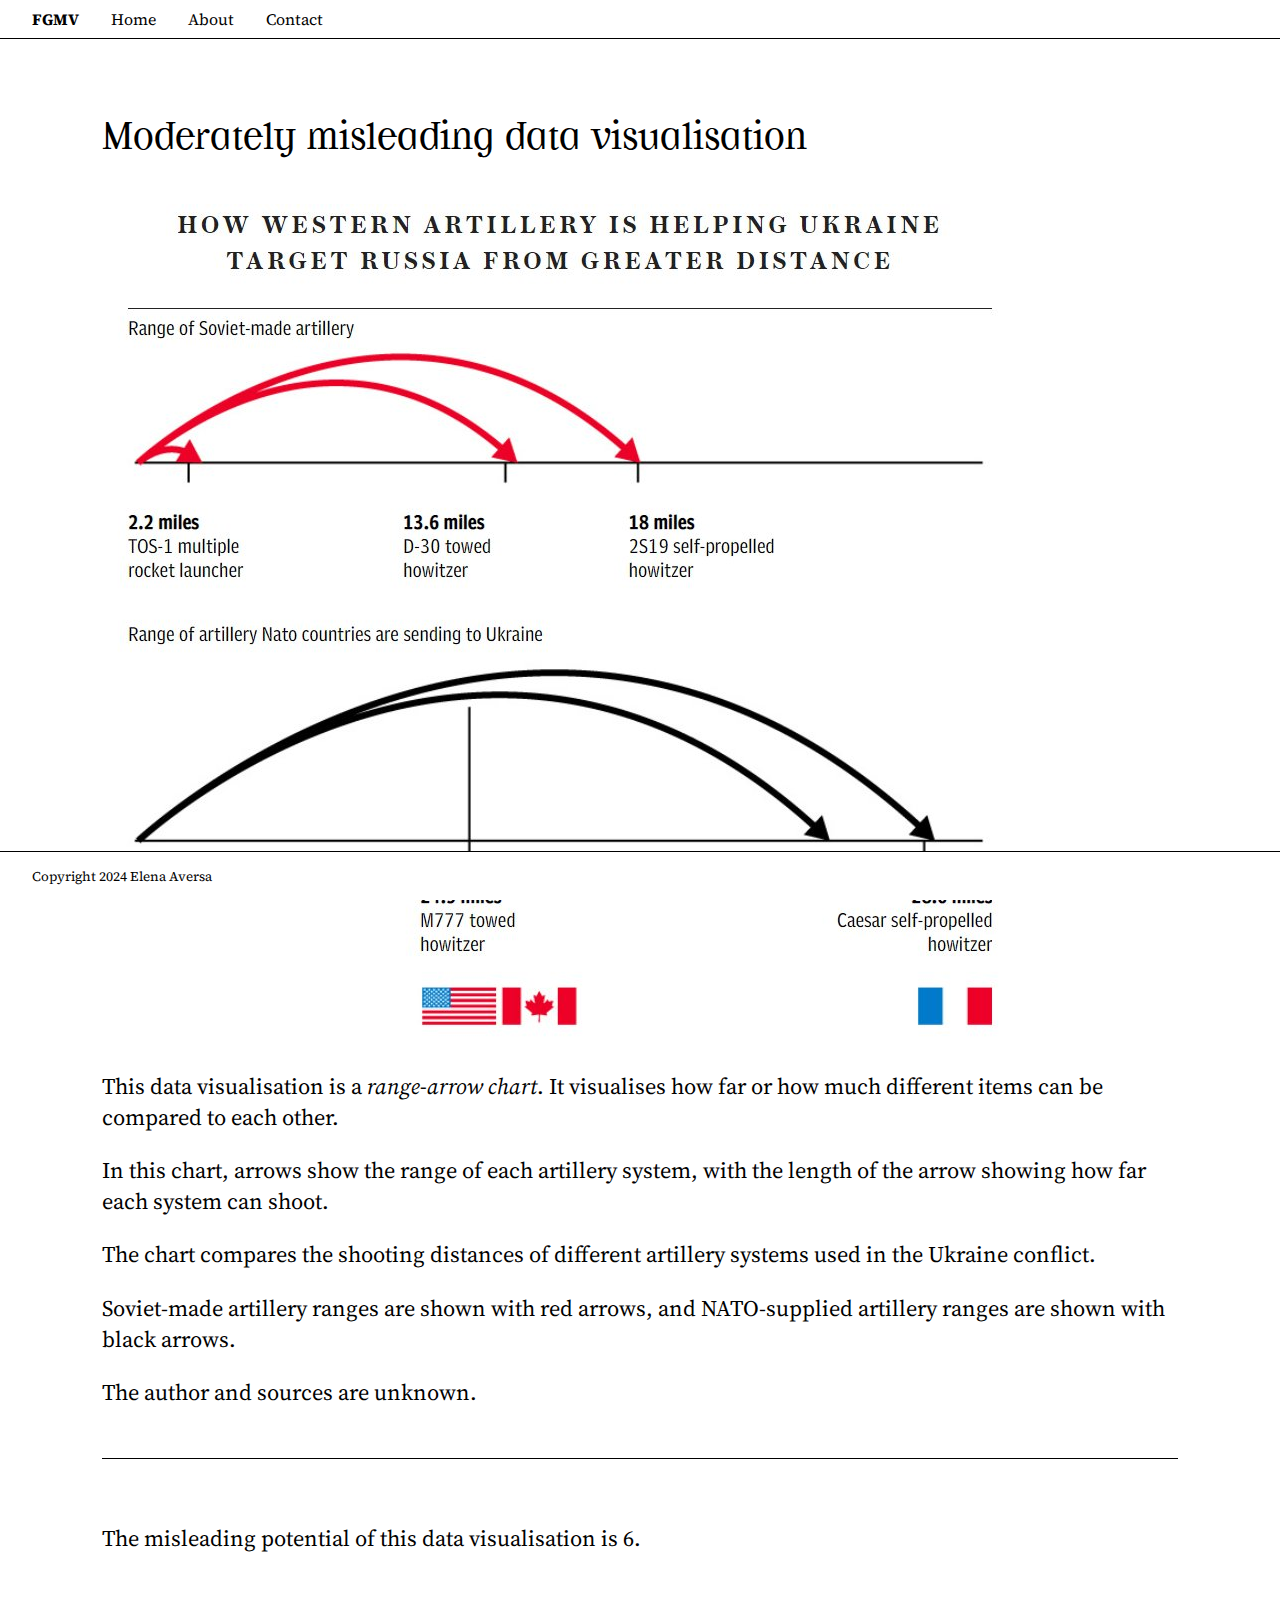
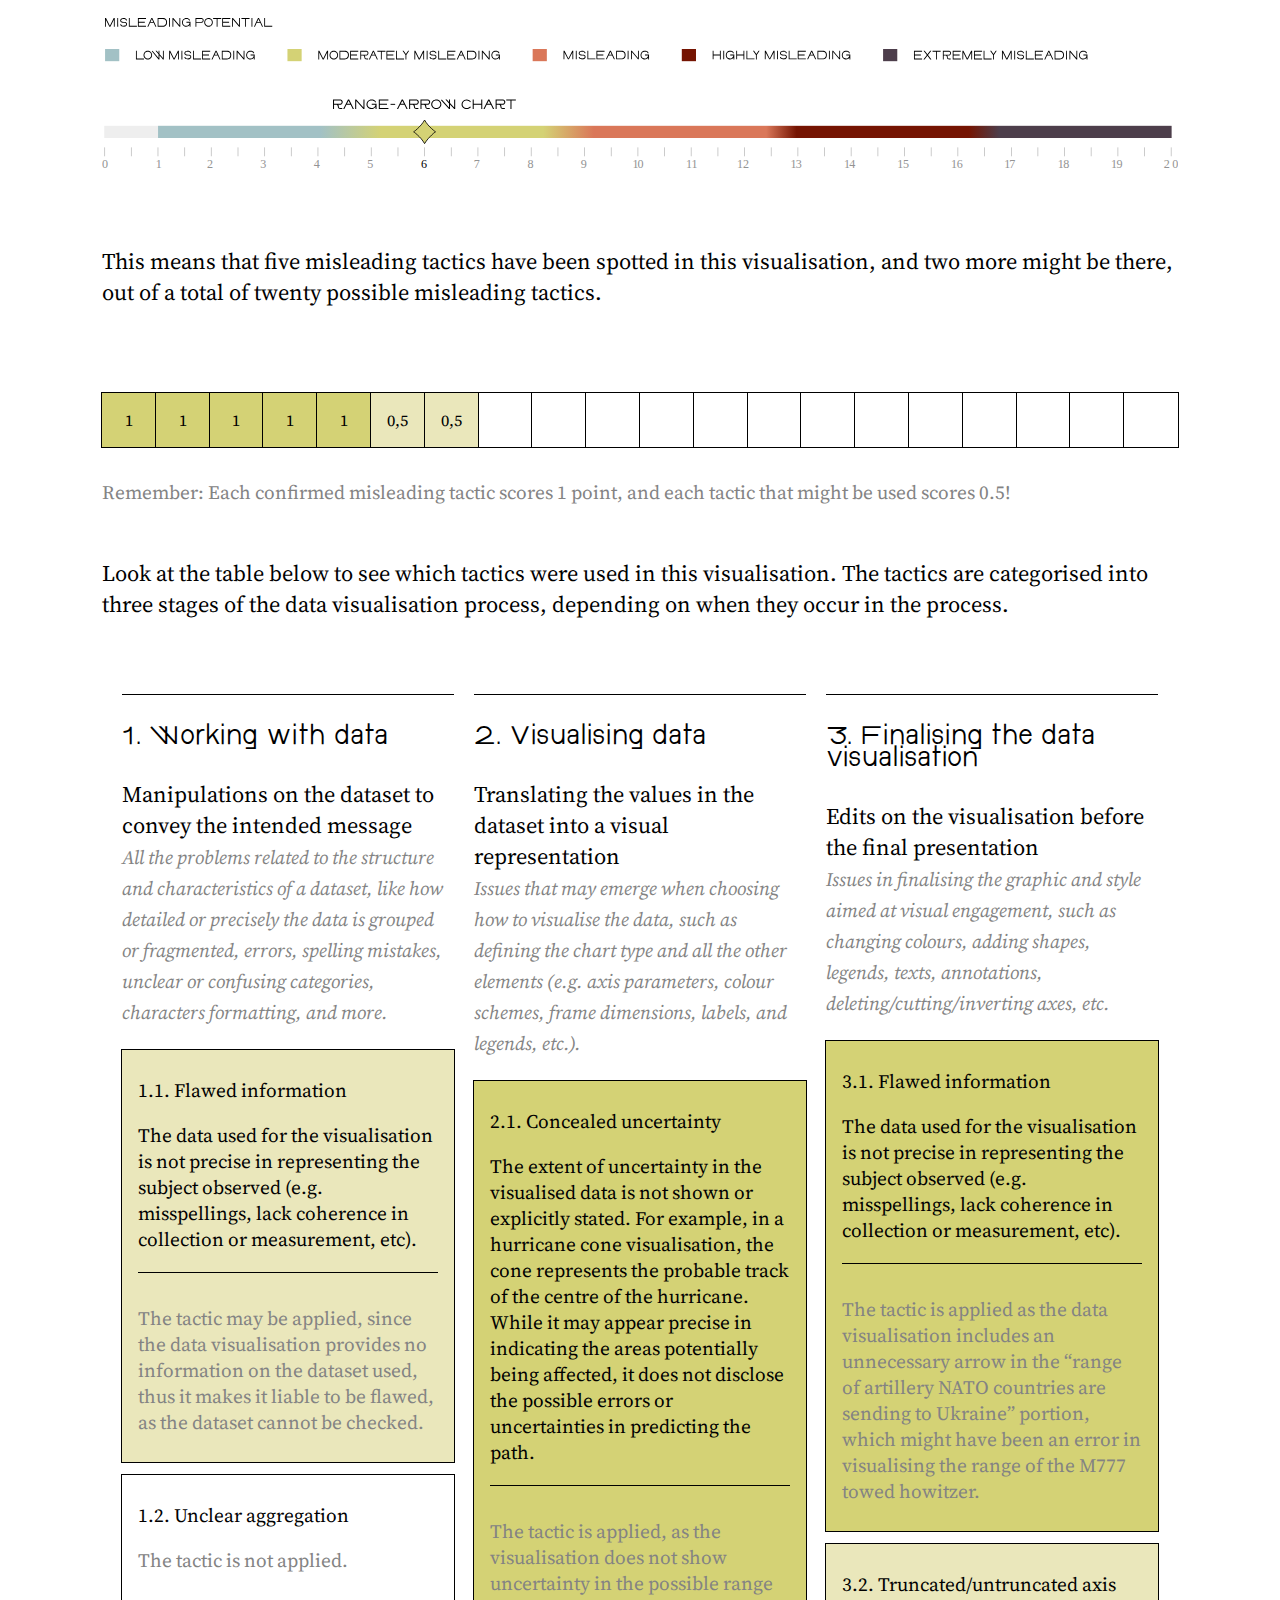
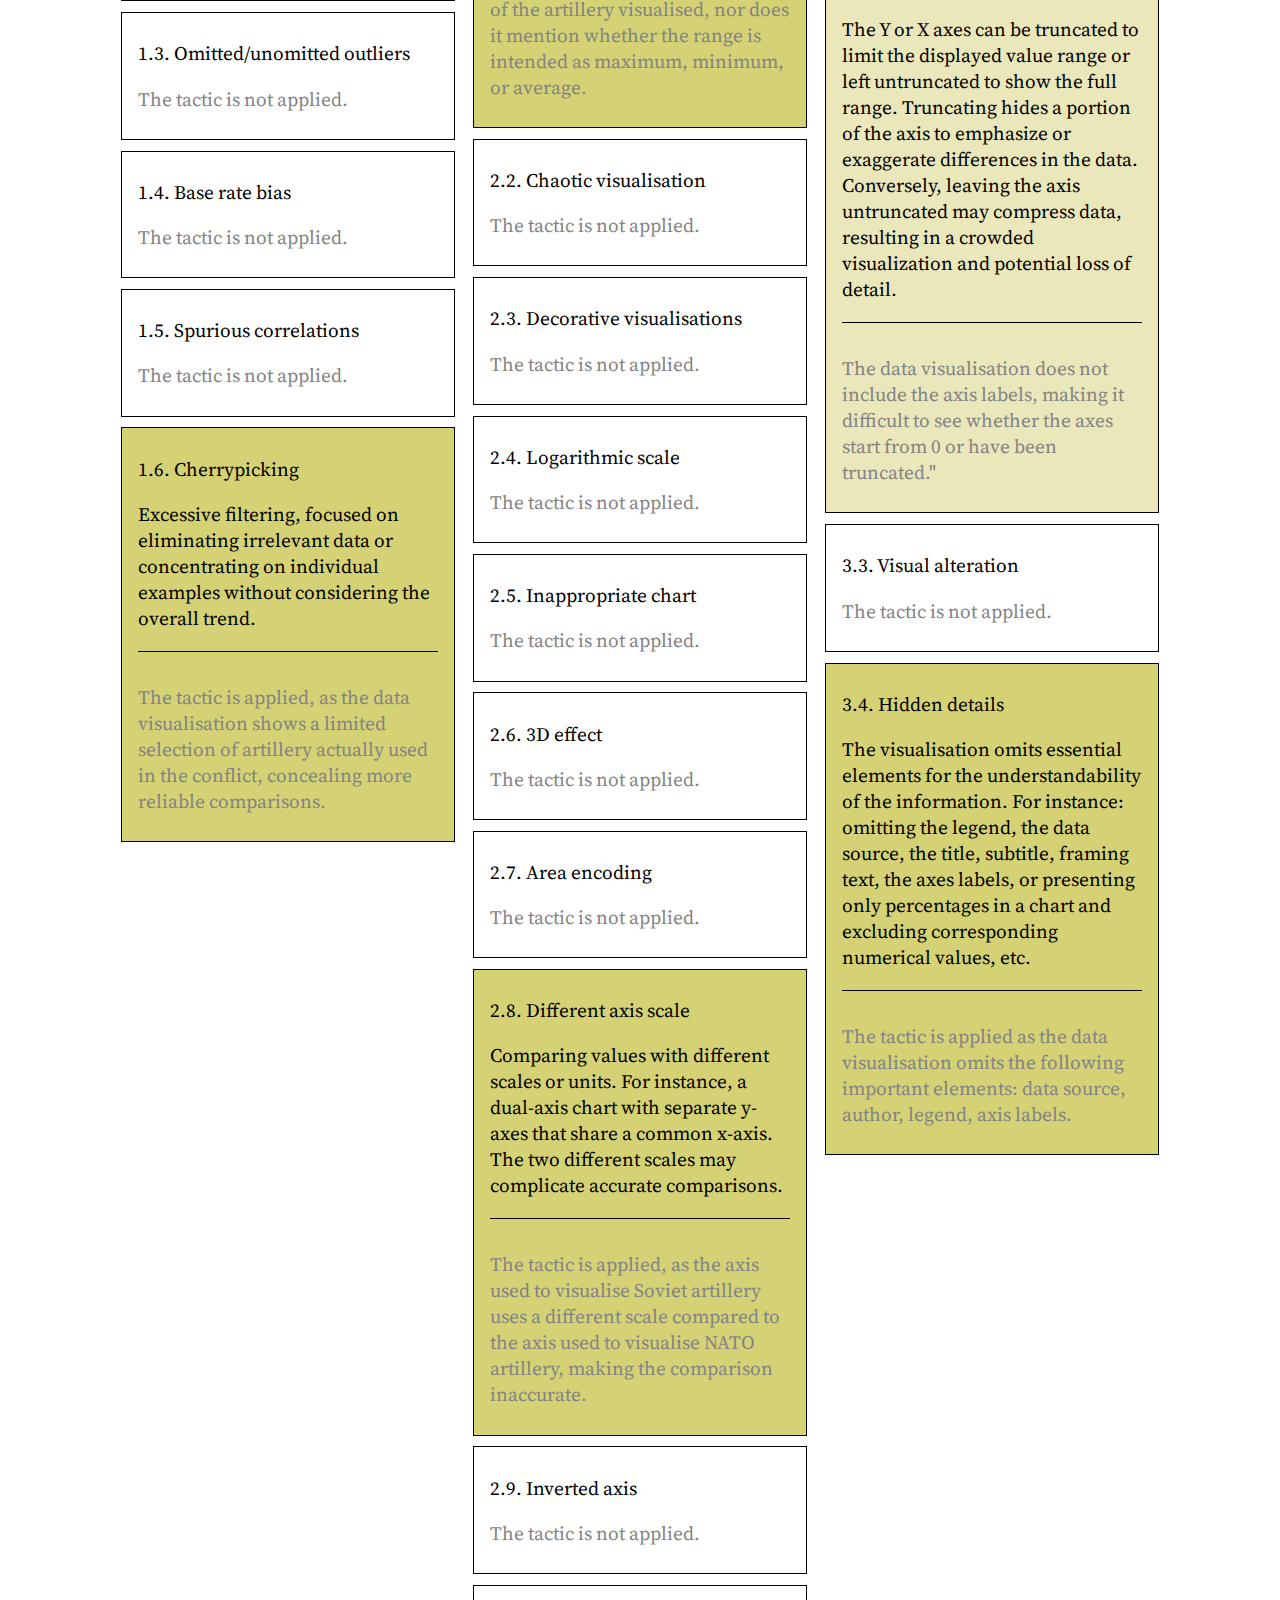
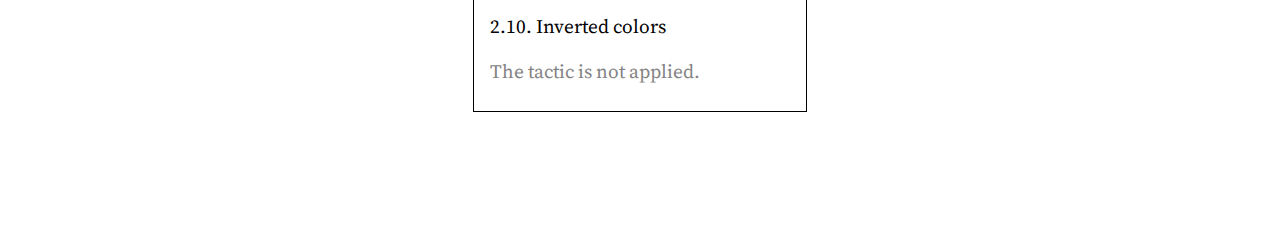
==== commit b2cc87c7: "Add files via upload" ====
--- a/id3mp.html
+++ b/id3mp.html
@@ -14,7 +14,7 @@
     <nav class="container-fluid">
         <ul>
             <li><strong>FGMV</strong></li>
-            <li><a href="Index.html">Home</a></li>
+            <li><a href="index.html">Home</a></li>
             <li><a href="#">About</a></li>
             <li><a href="#">Contact</a></li>
         </ul>
@@ -22,25 +22,28 @@
     <main class="container">
         <div class="grid">
             <section>
-                <h2>Moderately misleading data visualisation</h2>
-                    <div><img style="border: 2px solid #000000;" src="images/id3.jpeg"></div>
-                <div class="margins borderbot">
-                    This data visualisation is a <i>range-arrow chart</i>. 
-                    <br>It visualises how far or how much different items can be compared to each other. In this chart, arrows show the range of each artillery system, with the length of the arrow showing how far each system can shoot.
-                 <div class="svgcontainer"><img style="border: 2px solid #000000;" src="images/rangechart.png"> </div>
-
-
-                    The chart compares the shooting distances of different artillery systems used in the Ukraine conflict. Soviet-made artillery ranges are shown with red arrows, and NATO-supplied artillery ranges are shown with black arrows.
-                    <p>The author and sources are unknown.</p>
+                                <h2>Moderately misleading data visualisation</h2>
+                                <div class="content-grid">
+                                    <div class="image-container">
+                                        <img style="max-width: 100%;" src="images/id3.jpeg">
+                                    </div>
+                                    <div class="text-container">
+                                        <p>This data visualisation is a <i>range-arrow chart</i>. It visualises how far or how much different items can be compared to each other.</p> 
+                                            <p>In this chart, arrows show the range of each artillery system, with the length of the arrow showing how far each system can shoot.</p>
+                                        <p>The chart compares the shooting distances of different artillery systems used in the Ukraine conflict.</p> 
+                                            <p>Soviet-made artillery ranges are shown with red arrows, and NATO-supplied artillery ranges are shown with black arrows.</p>
+                                        <p>The author and sources are unknown.</p>
+                                    </div>
+                                </div>
 </div>
-                    <h2>The misleading potential of this data visualisation is 6.</h2>
+                    <p class="bordertop" style="margin-bottom: 4rem; padding-top: 4rem;">The misleading potential of this data visualisation is 6.</p>
 <div>
                     <?xml version="1.0" encoding="UTF-8"?><svg id="Livello_1" xmlns="http://www.w3.org/2000/svg" xmlns:xlink="http://www.w3.org/1999/xlink" viewBox="0 0 1289.34 188.25"><defs><style>.cls-1{letter-spacing:.03em;}.cls-2{letter-spacing:.08em;}.cls-3{letter-spacing:.04em;}.cls-4{letter-spacing:.06em;}.cls-5{fill:url(#Sfumatura_senza_nome_13);}.cls-5,.cls-6,.cls-7,.cls-8,.cls-9,.cls-10,.cls-11,.cls-12,.cls-13{stroke-width:0px;}.cls-14{letter-spacing:.07em;}.cls-15{stroke:#000;}.cls-15,.cls-10{fill:#d4d275;}.cls-16{letter-spacing:-.05em;}.cls-17,.cls-18{font-family:DINdong, DINdong;font-size:14.52px;}.cls-19{letter-spacing:.06em;}.cls-20{letter-spacing:0em;}.cls-18{fill:#939393;}.cls-7{fill:#4d3e4b;}.cls-8{fill:#a2c1c5;}.cls-9{fill:#da7759;}.cls-11{fill:#c1c1c1;}.cls-12{fill:#751402;}.cls-13{fill:#eee;}.cls-21{letter-spacing:.02em;}</style><linearGradient id="Sfumatura_senza_nome_13" x1="67.17" y1="584.85" x2="1281.77" y2="584.85" gradientTransform="translate(0 721.36) scale(1 -1)" gradientUnits="userSpaceOnUse"><stop offset="0" stop-color="#a2c1c5"/><stop offset=".16" stop-color="#a2c1c5"/><stop offset=".22" stop-color="#d4d275"/><stop offset=".38" stop-color="#d4d275"/><stop offset=".43" stop-color="#da7759"/><stop offset=".6" stop-color="#da7759"/><stop offset=".63" stop-color="#751402"/><stop offset=".8" stop-color="#751402"/><stop offset=".83" stop-color="#4d3e4b"/><stop offset="1" stop-color="#4d3e4b"/></linearGradient></defs><rect class="cls-11" x="2.67" y="155.01" width="1" height="10.7"/><rect class="cls-11" x="34.67" y="155.01" width="1" height="10.7"/><rect class="cls-11" x="98.57" y="155.01" width="1" height="10.7"/><rect class="cls-11" x="66.57" y="155.01" width="1" height="10.7"/><rect class="cls-11" x="162.47" y="155.01" width="1" height="10.7"/><rect class="cls-11" x="130.47" y="155.01" width="1" height="10.7"/><rect class="cls-11" x="226.37" y="155.01" width="1" height="10.7"/><rect class="cls-11" x="194.37" y="155.01" width="1" height="10.7"/><rect class="cls-11" x="290.27" y="155.01" width="1" height="10.7"/><rect class="cls-11" x="258.27" y="155.01" width="1" height="10.7"/><rect class="cls-11" x="354.17" y="155.01" width="1" height="10.7"/><rect class="cls-11" x="322.17" y="155.01" width="1" height="10.7"/><rect class="cls-11" x="418.07" y="155.01" width="1" height="10.7"/><rect class="cls-11" x="386.07" y="155.01" width="1" height="10.7"/><rect class="cls-11" x="481.97" y="155.01" width="1" height="10.7"/><rect class="cls-11" x="449.97" y="155.01" width="1" height="10.7"/><rect class="cls-11" x="545.87" y="155.01" width="1" height="10.7"/><rect class="cls-11" x="513.87" y="155.01" width="1" height="10.7"/><rect class="cls-11" x="609.77" y="155.01" width="1" height="10.7"/><rect class="cls-11" x="577.77" y="155.01" width="1" height="10.7"/><rect class="cls-11" x="737.57" y="155.01" width="1" height="10.7"/><rect class="cls-11" x="705.57" y="155.01" width="1" height="10.7"/><rect class="cls-11" x="1057.07" y="155.01" width="1" height="10.7"/><rect class="cls-11" x="1025.07" y="155.01" width="1" height="10.7"/><rect class="cls-11" x="801.47" y="155.01" width="1" height="10.7"/><rect class="cls-11" x="769.47" y="155.01" width="1" height="10.7"/><rect class="cls-11" x="673.67" y="155.01" width="1" height="10.7"/><rect class="cls-11" x="641.67" y="155.01" width="1" height="10.7"/><rect class="cls-11" x="1152.97" y="155.01" width="1" height="10.7"/><rect class="cls-11" x="1120.97" y="155.01" width="1" height="10.7"/><rect class="cls-11" x="1089.34" y="155.01" width="1" height="10.7"/><rect class="cls-11" x="865.37" y="155.01" width="1" height="10.7"/><rect class="cls-11" x="833.37" y="155.01" width="1" height="10.7"/><rect class="cls-11" x="1280.77" y="155.01" width="1" height="10.7"/><rect class="cls-11" x="1248.77" y="155.01" width="1" height="10.7"/><rect class="cls-11" x="993.17" y="155.01" width="1" height="10.7"/><rect class="cls-11" x="961.17" y="155.01" width="1" height="10.7"/><rect class="cls-11" x="1216.87" y="155.01" width="1" height="10.7"/><rect class="cls-11" x="1184.87" y="155.01" width="1" height="10.7"/><rect class="cls-11" x="929.27" y="155.01" width="1" height="10.7"/><rect class="cls-11" x="897.27" y="155.01" width="1" height="10.7"/><text class="cls-18" transform="translate(0 179.82)"><tspan x="0" y="0">0</tspan></text><text class="cls-18" transform="translate(64.43 179.82)"><tspan x="0" y="0">1</tspan></text><text class="cls-18" transform="translate(125.85 179.82)"><tspan x="0" y="0">2</tspan></text><text class="cls-18" transform="translate(189.51 179.82)"><tspan x="0" y="0">3</tspan></text><text class="cls-18" transform="translate(253.7 179.82)"><tspan x="0" y="0">4</tspan></text><text class="cls-18" transform="translate(317.76 179.82)"><tspan x="0" y="0">5</tspan></text><text class="cls-17" transform="translate(382.17 179.82)"><tspan x="0" y="0">6</tspan></text><text class="cls-18" transform="translate(445.49 179.82)"><tspan x="0" y="0">7</tspan></text><text class="cls-18" transform="translate(509.86 179.82)"><tspan x="0" y="0">8</tspan></text><text class="cls-18" transform="translate(573.78 179.82)"><tspan x="0" y="0">9</tspan></text><text class="cls-18" transform="translate(635.58 179.82)"><tspan class="cls-1" x="0" y="0">1</tspan><tspan x="6.24" y="0">0</tspan></text><text class="cls-18" transform="translate(699.93 179.82)"><tspan class="cls-3" x="0" y="0">1</tspan><tspan x="6.38" y="0">1</tspan></text><text class="cls-18" transform="translate(761.09 179.82)"><tspan class="cls-2" x="0" y="0">1</tspan><tspan x="6.93" y="0">2</tspan></text><text class="cls-18" transform="translate(825.16 179.82)"><tspan class="cls-21" x="0" y="0">1</tspan><tspan x="6.1" y="0">3</tspan></text><text class="cls-18" transform="translate(889.2 179.82)"><tspan class="cls-3" x="0" y="0">1</tspan><tspan x="6.38" y="0">4</tspan></text><text class="cls-18" transform="translate(953.07 179.82)"><tspan class="cls-4" x="0" y="0">1</tspan><tspan x="6.78" y="0">5</tspan></text><text class="cls-18" transform="translate(1017.47 179.82)"><tspan class="cls-14" x="0" y="0">1</tspan><tspan x="6.79" y="0">6</tspan></text><text class="cls-18" transform="translate(1081.06 179.82)"><tspan class="cls-1" x="0" y="0">1</tspan><tspan x="6.24" y="0">7</tspan></text><text class="cls-18" transform="translate(1145.23 179.82)"><tspan class="cls-19" x="0" y="0">1</tspan><tspan x="6.65" y="0">8</tspan></text><text class="cls-18" transform="translate(1209.15 179.82)"><tspan class="cls-19" x="0" y="0">1</tspan><tspan x="6.65" y="0">9</tspan></text><text class="cls-18" transform="translate(1272.4 179.82)"><tspan class="cls-16" x="0" y="0">2</tspan><tspan class="cls-20" x="10" y="0">0</tspan></text><path class="cls-6" d="M40.68,49.59l.02-10.34h1.02l-.02,9.25h8.61v1.1h-9.62v-.02h0Z"/><path class="cls-6" d="M52.93,49.3c-.61-.25-1.15-.6-1.61-1.05-.45-.44-.82-.98-1.1-1.62-.28-.64-.44-1.33-.46-2.08v-.12c0-.36.04-.72.12-1.07.09-.38.21-.73.36-1.04.16-.36.35-.68.56-.98.21-.31.46-.6.75-.85s.6-.48.94-.66c.32-.19.69-.33,1.09-.44.4-.11.8-.16,1.2-.16h.11c.68,0,1.33.13,1.94.39.61.25,1.15.6,1.61,1.06.45.45.82,1,1.1,1.63.28.64.44,1.32.47,2.04h0v.21h0c-.03.72-.19,1.41-.47,2.05-.28.63-.64,1.17-1.1,1.62-.45.45-.99.8-1.61,1.07-.62.26-1.27.39-1.94.39s-1.34-.13-1.95-.38ZM51.16,46.14c.22.53.51.96.87,1.31.37.35.79.63,1.28.84.5.2,1.02.3,1.57.3s1.08-.1,1.57-.3c.5-.2.93-.47,1.29-.82.36-.34.66-.78.88-1.31s.35-1.1.35-1.71c0-.61-.12-1.18-.35-1.71-.22-.53-.52-.97-.88-1.31-.37-.36-.8-.64-1.29-.83-.49-.2-1.02-.3-1.57-.3s-1.08.1-1.57.3c-.48.2-.91.47-1.28.83-.36.35-.64.79-.87,1.31-.21.51-.33,1.08-.34,1.7.02.61.13,1.18.34,1.69Z"/><path class="cls-6" d="M60.44,39.23l7.34,8.75v-4.46l-3.66-4.27h1.38l2.29,2.65v-2.65h1.02v3.84l4.2,4.87v-8.7h1.02v10.35h-1.02s-4.2-4.9-4.2-4.9v4.9h-1.01l-.02.02-8.1-9.66.76-.73Z"/><path class="cls-6" d="M81.73,39.25l4.62,9.2,4.61-9.2h1.21l-.02,10.35h-1.02l.02-8.33-4.21,8.33h-1.16l-4.24-8.35-.02,8.35h-1.02l.02-10.35h1.21Z"/><path class="cls-6" d="M96.27,39.25l.02,10.35h-1.07l.02-10.35h1.02Z"/><path class="cls-6" d="M101.74,49.52c-.39-.07-.71-.15-.98-.25-.28-.11-.52-.24-.73-.38-.2-.13-.38-.27-.53-.43-.13-.13-.25-.29-.37-.48-.1-.17-.17-.32-.23-.44-.05-.11-.09-.24-.12-.39-.03-.11-.04-.21-.05-.3v-.16s1.13,0,1.13,0c.05.33.17.62.37.85.21.25.46.43.76.57.31.14.63.23.95.29.34.05.65.08.94.08.51,0,.98-.06,1.39-.18.4-.11.74-.29,1.03-.53.28-.24.46-.52.53-.84.03-.15.04-.27.04-.38,0-.17-.03-.34-.08-.49-.09-.25-.22-.44-.41-.58-.18-.14-.42-.25-.71-.32-.26-.08-.53-.13-.81-.16-.22-.02-.5-.03-.83-.03-.68,0-1.28-.05-1.79-.16-.52-.11-.93-.24-1.23-.39s-.54-.34-.75-.57c-.2-.23-.34-.44-.41-.62-.07-.18-.12-.38-.14-.61-.02-.2-.02-.36,0-.47,0-.06.02-.14.04-.25v-.02c.08-.43.24-.81.48-1.14.25-.33.56-.61.94-.83.38-.21.8-.38,1.26-.49.48-.11.97-.16,1.47-.16.81,0,1.54.16,2.19.48.35.15.64.35.89.59.26.23.47.51.62.84.15.33.23.69.24,1.1h-1.08c-.05-.3-.14-.57-.27-.8s-.3-.41-.48-.54-.4-.24-.66-.32c-.24-.08-.47-.13-.7-.16s-.49-.05-.78-.05c-.99,0-1.75.16-2.29.48-.19.11-.36.26-.5.44-.14.19-.23.39-.27.62-.03.15-.04.27-.04.36,0,.49.22.86.66,1.12.55.32,1.41.48,2.57.49.5.01.95.04,1.33.1.39.05.76.16,1.11.31.34.14.62.32.85.56.22.22.38.52.49.89.08.26.12.55.12.88,0,.08,0,.21-.02.37-.03.34-.12.64-.26.9-.14.27-.31.5-.53.69-.22.19-.46.36-.72.49-.26.14-.54.25-.83.32-.29.08-.57.13-.83.17-.26.03-.51.05-.75.05-.44,0-.85-.03-1.23-.1Z"/><path class="cls-6" d="M109.12,49.59l.02-10.34h1.02l-.02,9.25h8.61v1.1h-9.62v-.02h0Z"/><path class="cls-6" d="M129.65,39.25v1.1h-8.7v3.47s7.27-.02,7.27-.02v1.1l-7.25.02v3.58h8.7v1.1h-9.71l-.02-10.35h9.72Z"/><path class="cls-6" d="M137.22,39.24l4.84,10.36h-1.16l-2.14-4.59h-4.23l-2.14,4.59h-1.15l4.84-10.36h1.14ZM138.25,43.91l-1.6-3.44-1.61,3.44h3.21Z"/><path class="cls-6" d="M152.07,39.61c.65.25,1.18.6,1.58,1.06.4.45.7,1,.9,1.62.2.62.3,1.33.3,2.12,0,.85-.12,1.61-.36,2.28-.24.66-.58,1.2-1.01,1.62-.45.43-.97.74-1.58.95-.61.22-1.3.33-2.07.33h-6.24l-.02-10.35h6.24c.86,0,1.62.12,2.28.36ZM144.6,48.53l5.2-.02c.59,0,1.12-.09,1.59-.28.47-.18.89-.44,1.25-.79.35-.34.62-.78.82-1.3.19-.53.29-1.12.29-1.78,0-1.25-.34-2.24-1.02-2.95s-1.66-1.07-2.94-1.07h-5.22l.02,8.2Z"/><path class="cls-6" d="M158.39,39.25l.02,10.35h-1.07l.02-10.35h1.02Z"/><path class="cls-6" d="M162.4,39.25l7.3,8.72.02-8.72h1.02l-.02,10.35h-1.02l-7.31-8.7-.02,8.7h-1.02l.02-10.35h1.02Z"/><path class="cls-6" d="M175.87,49.29c-.62-.26-1.16-.6-1.6-1.03-.45-.43-.8-.96-1.07-1.59s-.41-1.3-.43-2.01v-.11c0-.73.13-1.42.39-2.08.25-.65.59-1.21,1.03-1.68.44-.48.98-.86,1.62-1.12.65-.28,1.35-.42,2.11-.42.38,0,.71.02,1,.06s.61.11.95.22c.37.12.69.27.98.45.3.19.6.45.88.79.29.33.54.72.75,1.16l-.83.52c-.19-.35-.4-.66-.62-.92s-.46-.47-.69-.63c-.22-.14-.47-.26-.77-.35-.25-.08-.52-.14-.79-.16-.27-.03-.55-.04-.84-.04h-.02c-.6.01-1.15.11-1.63.29-.49.19-.92.46-1.29.82-.37.35-.65.8-.85,1.34-.2.52-.3,1.13-.31,1.83,0,.78.19,1.47.55,2.08.35.6.83,1.07,1.43,1.39s1.27.49,2.01.49c.69,0,1.32-.14,1.9-.43.58-.29,1.06-.71,1.45-1.27.39-.56.62-1.21.7-1.93h-3.8v-1.1h4.88v5.76h-1.02v-2.05c-.47.66-1.06,1.18-1.78,1.56-.72.37-1.5.56-2.32.56-.7,0-1.35-.13-1.96-.38Z"/><path class="cls-6" d="M4.82.03l4.62,9.2L14.04.03h1.21l-.02,10.35h-1.02l.02-8.33-4.21,8.33h-1.16L4.62,2.03l-.02,8.35h-1.02L3.61.03h1.21Z"/><path class="cls-6" d="M19.35.03l.02,10.35h-1.07l.02-10.35h1.02Z"/><path class="cls-6" d="M24.83,10.3c-.39-.07-.71-.15-.98-.25-.28-.11-.52-.24-.73-.38-.2-.13-.38-.27-.53-.43-.13-.13-.25-.29-.37-.48-.1-.17-.17-.32-.23-.44-.05-.11-.09-.24-.12-.39-.03-.11-.04-.21-.05-.3v-.16s1.13,0,1.13,0c.05.33.17.62.37.85.21.25.46.43.76.57.31.14.63.23.95.29.34.05.65.08.94.08.51,0,.98-.06,1.39-.18.4-.11.74-.29,1.03-.53.28-.24.46-.52.53-.84.03-.15.04-.27.04-.38,0-.17-.03-.34-.08-.49-.09-.25-.22-.44-.41-.58-.18-.14-.42-.25-.71-.32-.26-.08-.53-.13-.81-.16-.22-.02-.5-.03-.83-.03-.68,0-1.28-.05-1.79-.16-.52-.11-.93-.24-1.23-.39s-.54-.34-.75-.57c-.2-.23-.34-.44-.41-.62-.07-.18-.12-.38-.14-.61-.02-.2-.02-.36,0-.47,0-.06.02-.14.04-.25v-.02c.08-.43.24-.81.48-1.14.25-.33.56-.61.94-.83.38-.21.8-.38,1.26-.49.48-.11.97-.16,1.47-.16.81,0,1.54.16,2.19.48.35.15.64.35.89.59.26.23.47.51.62.84.15.33.23.69.24,1.1h-1.08c-.05-.3-.14-.57-.27-.8s-.3-.41-.48-.54-.4-.24-.66-.32c-.24-.08-.47-.13-.7-.16s-.49-.05-.78-.05c-.99,0-1.75.16-2.29.48-.19.11-.36.26-.5.44-.14.19-.23.39-.27.62-.03.15-.04.27-.04.36,0,.49.22.86.66,1.12.55.32,1.41.48,2.57.49.5.01.95.04,1.33.1.39.05.76.16,1.11.31.34.14.62.32.85.56.22.22.38.52.49.89.08.26.12.55.12.88,0,.08,0,.21-.02.37-.03.34-.12.64-.26.9-.14.27-.31.5-.53.69-.22.19-.46.36-.72.49-.26.14-.54.25-.83.32-.29.08-.57.13-.83.17-.26.03-.51.05-.75.05-.44,0-.85-.03-1.23-.1Z"/><path class="cls-6" d="M32.2,10.37l.02-10.34h1.02l-.02,9.25h8.61v1.1h-9.62v-.02h0Z"/><path class="cls-6" d="M52.74.03v1.1h-8.7v3.47s7.27-.02,7.27-.02v1.1l-7.25.02v3.58h8.7v1.1h-9.71l-.02-10.35h9.72Z"/><path class="cls-6" d="M60.31.02l4.84,10.36h-1.16l-2.14-4.59h-4.23l-2.14,4.59h-1.15L59.17.02h1.14ZM61.34,4.69l-1.6-3.44-1.61,3.44h3.21Z"/><path class="cls-6" d="M75.16.39c.65.25,1.18.6,1.58,1.06.4.45.7,1,.9,1.62.2.62.3,1.33.3,2.12,0,.85-.12,1.61-.36,2.28-.24.66-.58,1.2-1.01,1.62-.45.43-.97.74-1.58.95-.61.22-1.3.33-2.07.33h-6.24l-.02-10.35h6.24c.86,0,1.62.12,2.28.36ZM67.68,9.31l5.2-.02c.59,0,1.12-.09,1.59-.28.47-.18.89-.44,1.25-.79.35-.34.62-.78.82-1.3.19-.53.29-1.12.29-1.78,0-1.25-.34-2.24-1.02-2.95s-1.66-1.07-2.94-1.07h-5.22l.02,8.2Z"/><path class="cls-6" d="M81.48.03l.02,10.35h-1.07l.02-10.35h1.02Z"/><path class="cls-6" d="M85.49.03l7.3,8.72.02-8.72h1.02l-.02,10.35h-1.02l-7.31-8.7-.02,8.7h-1.02l.02-10.35h1.02Z"/><path class="cls-6" d="M98.96,10.07c-.62-.26-1.16-.6-1.6-1.03-.45-.43-.8-.96-1.07-1.59s-.41-1.3-.43-2.01v-.11c0-.73.13-1.42.39-2.08.25-.65.59-1.21,1.03-1.68.44-.48.98-.86,1.62-1.12.65-.28,1.35-.42,2.11-.42.38,0,.71.02,1,.06s.61.11.95.22c.37.12.69.27.98.45.3.19.6.45.88.79.29.33.54.72.75,1.16l-.83.52c-.19-.35-.4-.66-.62-.92s-.46-.47-.69-.63c-.22-.14-.47-.26-.77-.35-.25-.08-.52-.14-.79-.16-.27-.03-.55-.04-.84-.04h-.02c-.6.01-1.15.11-1.63.29-.49.19-.92.46-1.29.82-.37.35-.65.8-.85,1.34-.2.52-.3,1.13-.31,1.83,0,.78.19,1.47.55,2.08.35.6.83,1.07,1.43,1.39s1.27.49,2.01.49c.69,0,1.32-.14,1.9-.43.58-.29,1.06-.71,1.45-1.27.39-.56.62-1.21.7-1.93h-3.8v-1.1h4.88v5.76h-1.02v-2.05c-.47.66-1.06,1.18-1.78,1.56-.72.37-1.5.56-2.32.56-.7,0-1.35-.13-1.96-.38Z"/><path class="cls-6" d="M112.83.03h0s6.31-.03,6.31-.03c.32,0,.63.05.91.15s.53.24.75.43c.31.27.56.6.73.99s.26.79.26,1.22c0,.29-.04.58-.11.87-.07.28-.18.56-.34.81-.16.27-.36.5-.59.69s-.5.34-.82.45c-.34.11-.7.17-1.1.17h-5.78v4.6s-1.01,0-1.01,0l-.02-10.35h.82ZM113.05,4.69h5.77c.67,0,1.17-.19,1.52-.58.12-.13.21-.3.28-.5s.1-.43.1-.67c0-.6-.14-1.04-.43-1.35-.27-.29-.67-.44-1.17-.44h-6.08v3.54Z"/><path class="cls-6" d="M125.69,10.08c-.61-.25-1.15-.6-1.61-1.05-.45-.44-.82-.98-1.1-1.62-.28-.64-.44-1.33-.46-2.08v-.12c0-.36.04-.72.12-1.07.09-.38.21-.73.36-1.04.16-.36.35-.68.56-.98.21-.31.46-.6.75-.85s.6-.48.94-.66c.33-.19.69-.33,1.09-.44.4-.11.8-.16,1.2-.16h.11c.68,0,1.33.13,1.94.39.61.25,1.15.6,1.61,1.06.45.45.82,1,1.1,1.63.28.64.44,1.32.47,2.04h0v.21h0c-.03.72-.19,1.41-.47,2.05-.28.63-.64,1.17-1.1,1.62-.45.45-.99.8-1.61,1.07-.62.26-1.27.39-1.94.39s-1.34-.13-1.95-.38ZM123.91,6.92c.22.53.51.96.87,1.31.37.35.79.63,1.28.84.5.2,1.02.3,1.57.3s1.08-.1,1.57-.3c.5-.2.93-.47,1.29-.82.36-.34.66-.78.88-1.31s.35-1.1.35-1.71c0-.61-.12-1.18-.35-1.71-.22-.53-.52-.97-.88-1.31-.37-.36-.8-.64-1.29-.83-.49-.2-1.02-.3-1.57-.3s-1.08.1-1.57.3c-.48.2-.91.47-1.28.83-.36.35-.64.79-.87,1.31-.21.51-.33,1.08-.34,1.7.02.61.13,1.18.34,1.69Z"/><path class="cls-6" d="M133.15,1.12V.02h9.7v1.09h-4.4l-.02,9.27h-1.02l.02-9.27h-4.28Z"/><path class="cls-6" d="M153.74.03v1.1h-8.7v3.47s7.27-.02,7.27-.02v1.1l-7.25.02v3.58h8.7v1.1h-9.71l-.02-10.35h9.72Z"/><path class="cls-6" d="M156.98.03l7.3,8.72.02-8.72h1.02l-.02,10.35h-1.02l-7.31-8.7-.02,8.7h-1.02l.02-10.35h1.02Z"/><path class="cls-6" d="M167.09,1.12V.02h9.7v1.09h-4.4l-.02,9.27h-1.02l.02-9.27h-4.28Z"/><path class="cls-6" d="M180.17.03l.02,10.35h-1.07l.02-10.35h1.02Z"/><path class="cls-6" d="M188.1.02l4.84,10.36h-1.16l-2.14-4.59h-4.23l-2.14,4.59h-1.15L186.95.02h1.14ZM189.13,4.69l-1.6-3.44-1.61,3.44h3.21Z"/><path class="cls-6" d="M194.39,10.37l.02-10.34h1.02l-.02,9.25h8.61v1.1h-9.62v-.02h0Z"/><rect id="BG" class="cls-13" x="2.67" y="129.21" width="1278.5" height="14.6"/><rect id="BG-2" class="cls-5" x="67.17" y="129.21" width="1214.6" height="14.6"/><path id="VMM3" class="cls-15" d="M386.57,150.55c-2.41-4.25-5.63-7.82-8.51-10.35-1.49-1.38-2.87-2.53-3.79-3.22-.34-.23-.57-.46-.8-.57.23-.11.57-.34.8-.57.92-.69,2.41-1.72,3.79-3.22,2.76-2.53,6.09-6.09,8.51-10.35,2.41,4.25,5.63,7.82,8.51,10.35,1.49,1.38,2.87,2.53,3.79,3.22.34.23.57.46.8.57-.23.11-.57.34-.8.57-.92.69-2.41,1.72-3.79,3.22-2.76,2.64-6.09,6.21-8.51,10.35Z"/><rect class="cls-8" x="3.68" y="37.15" width="17" height="14.6"/><rect class="cls-10" x="222.24" y="37.15" width="17" height="14.6"/><path class="cls-6" d="M260.47,39.25l4.62,9.2,4.61-9.2h1.21l-.02,10.35h-1.02l.02-8.33-4.21,8.33h-1.16l-4.24-8.35-.02,8.35h-1.02l.02-10.35h1.21Z"/><path class="cls-6" d="M275.82,49.3c-.61-.25-1.15-.6-1.61-1.05-.45-.44-.82-.98-1.1-1.62-.28-.64-.44-1.33-.46-2.08v-.12c0-.36.04-.72.12-1.07.09-.38.21-.73.36-1.04.16-.36.35-.68.56-.98.21-.31.46-.6.75-.85s.6-.48.94-.66c.32-.19.69-.33,1.09-.44.4-.11.8-.16,1.2-.16h.11c.68,0,1.33.13,1.94.39.61.25,1.15.6,1.61,1.06.45.45.82,1,1.1,1.63.28.64.44,1.32.47,2.04h0v.21h0c-.03.72-.19,1.41-.47,2.05-.28.63-.64,1.17-1.1,1.62-.45.45-.99.8-1.61,1.07-.62.26-1.27.39-1.94.39s-1.34-.13-1.95-.38ZM274.04,46.14c.22.53.51.96.87,1.31.37.35.79.63,1.28.84.5.2,1.02.3,1.57.3s1.08-.1,1.57-.3c.5-.2.93-.47,1.29-.82.36-.34.66-.78.88-1.31s.35-1.1.35-1.71c0-.61-.12-1.18-.35-1.71-.22-.53-.52-.97-.88-1.31-.37-.36-.8-.64-1.29-.83-.49-.2-1.02-.3-1.57-.3s-1.08.1-1.57.3c-.48.2-.91.47-1.28.83-.36.35-.64.79-.87,1.31-.21.51-.33,1.08-.34,1.7.02.61.13,1.18.34,1.69Z"/><path class="cls-6" d="M293.06,39.61c.65.25,1.18.6,1.58,1.06.4.45.7,1,.9,1.62.2.62.3,1.33.3,2.12,0,.85-.12,1.61-.36,2.28-.24.66-.58,1.2-1.01,1.62-.45.43-.97.74-1.58.95-.61.22-1.3.33-2.07.33h-6.24l-.02-10.35h6.24c.86,0,1.62.12,2.28.36ZM285.58,48.53l5.2-.02c.59,0,1.12-.09,1.59-.28.47-.18.89-.44,1.25-.79.35-.34.62-.78.82-1.3.19-.53.29-1.12.29-1.78,0-1.25-.34-2.24-1.02-2.95s-1.66-1.07-2.94-1.07h-5.22l.02,8.2Z"/><path class="cls-6" d="M307.06,39.25v1.1h-8.7v3.47s7.27-.02,7.27-.02v1.1l-7.25.02v3.58h8.7v1.1h-9.71l-.02-10.35h9.72Z"/><path class="cls-6" d="M310.32,39.25h0s6.31-.03,6.31-.03c.4,0,.77.08,1.11.23s.62.37.85.64c.22.27.39.57.51.9s.18.67.18,1.02c0,.29-.04.58-.11.87-.07.28-.18.56-.34.81-.16.27-.35.49-.57.68-.23.2-.51.35-.84.47-.35.11-.71.16-1.1.16h-1.71c.21.16.38.36.51.57.11.19.18.37.21.56s.05.41.05.65.01.45.03.63.06.33.13.45c.1.19.21.33.32.42s.23.14.35.17.32.06.59.09c.16.02.36.03.59.03h.58c.36-.02.66-.02.91-.02v1.05s-.94,0-.94,0c-.25,0-.5,0-.76,0-.35-.01-.61-.03-.8-.05s-.38-.08-.57-.16c-.47-.21-.83-.5-1.06-.89s-.35-.83-.35-1.33c0-.31-.07-.64-.22-.98s-.35-.63-.6-.86-.53-.34-.83-.34h-2.2v4.6s-1.01,0-1.01,0l-.02-10.35h.82ZM310.54,43.91h5.77c.41,0,.77-.08,1.08-.24.17-.09.31-.21.43-.34.13-.15.22-.33.29-.53.06-.2.09-.42.09-.66,0-.58-.14-1.02-.43-1.32-.27-.29-.67-.44-1.17-.44h-6.08v3.54Z"/><path class="cls-6" d="M325.78,39.24l4.84,10.36h-1.16l-2.14-4.59h-4.23l-2.14,4.59h-1.15l4.84-10.36h1.14ZM326.81,43.91l-1.6-3.44-1.61,3.44h3.21Z"/><path class="cls-6" d="M329.96,40.33v-1.09h9.7v1.09h-4.4l-.02,9.27h-1.02l.02-9.27h-4.28Z"/><path class="cls-6" d="M350.55,39.25v1.1h-8.7v3.47s7.27-.02,7.27-.02v1.1l-7.25.02v3.58h8.7v1.1h-9.71l-.02-10.35h9.72Z"/><path class="cls-6" d="M352.33,49.59l.02-10.34h1.02l-.02,9.25h8.61v1.1h-9.62v-.02h0Z"/><path class="cls-6" d="M360.11,39.27h1.33l2.75,3.83,2.67-3.83h1.23l-3.39,4.99.02,5.35h-1.02l-.02-5.34-3.56-5Z"/><path class="cls-6" d="M375.57,39.25l4.62,9.2,4.61-9.2h1.21l-.02,10.35h-1.02l.02-8.33-4.21,8.33h-1.16l-4.24-8.35-.02,8.35h-1.02l.02-10.35h1.21Z"/><path class="cls-6" d="M390.1,39.25l.02,10.35h-1.07l.02-10.35h1.02Z"/><path class="cls-6" d="M395.58,49.52c-.39-.07-.71-.15-.97-.25-.28-.11-.52-.24-.73-.38-.2-.13-.38-.27-.53-.43-.13-.13-.25-.29-.37-.48-.1-.17-.17-.32-.23-.44-.05-.11-.09-.24-.12-.39-.03-.11-.04-.21-.05-.3v-.16s1.13,0,1.13,0c.05.33.17.62.37.85.21.25.46.43.76.57.31.14.63.23.95.29.34.05.65.08.94.08.51,0,.98-.06,1.39-.18.4-.11.74-.29,1.03-.53.28-.24.46-.52.53-.84.03-.15.04-.27.04-.38,0-.17-.03-.34-.08-.49-.09-.25-.22-.44-.41-.58-.18-.14-.42-.25-.71-.32-.26-.08-.53-.13-.81-.16-.22-.02-.5-.03-.83-.03-.68,0-1.28-.05-1.79-.16-.52-.11-.93-.24-1.23-.39s-.54-.34-.75-.57c-.2-.23-.34-.44-.41-.62-.07-.18-.12-.38-.14-.61-.02-.2-.02-.36,0-.47,0-.06.02-.14.04-.25v-.02c.08-.43.24-.81.48-1.14.25-.33.56-.61.94-.83.38-.21.8-.38,1.26-.49.48-.11.97-.16,1.47-.16.81,0,1.54.16,2.19.48.35.15.64.35.89.59.26.23.47.51.62.84.15.33.23.69.24,1.1h-1.08c-.05-.3-.14-.57-.27-.8s-.3-.41-.48-.54-.4-.24-.66-.32c-.24-.08-.47-.13-.7-.16s-.49-.05-.78-.05c-.99,0-1.75.16-2.29.48-.19.11-.36.26-.5.44-.14.19-.23.39-.27.62-.03.15-.04.27-.04.36,0,.49.22.86.66,1.12.55.32,1.41.48,2.57.49.5.01.95.04,1.33.1.39.05.76.16,1.11.31.34.14.62.32.85.56.22.22.38.52.49.89.08.26.12.55.12.88,0,.08,0,.21-.02.37-.03.34-.12.64-.26.9-.14.27-.31.5-.53.69-.22.19-.46.36-.72.49-.26.14-.54.25-.83.32-.29.08-.57.13-.83.17-.26.03-.51.05-.75.05-.44,0-.85-.03-1.23-.1Z"/><path class="cls-6" d="M402.95,49.59l.02-10.34h1.02l-.02,9.25h8.61v1.1h-9.62v-.02h0Z"/><path class="cls-6" d="M423.48,39.25v1.1h-8.7v3.47s7.27-.02,7.27-.02v1.1l-7.25.02v3.58h8.7v1.1h-9.71l-.02-10.35h9.72Z"/><path class="cls-6" d="M431.06,39.24l4.84,10.36h-1.16l-2.14-4.59h-4.23l-2.14,4.59h-1.15l4.84-10.36h1.14ZM432.08,43.91l-1.6-3.44-1.61,3.44h3.21Z"/><path class="cls-6" d="M445.9,39.61c.65.25,1.18.6,1.58,1.06.4.45.7,1,.9,1.62.2.62.3,1.33.3,2.12,0,.85-.12,1.61-.36,2.28-.24.66-.58,1.2-1.01,1.62-.45.43-.97.74-1.58.95-.61.22-1.3.33-2.07.33h-6.24l-.02-10.35h6.24c.86,0,1.62.12,2.28.36ZM438.43,48.53l5.2-.02c.59,0,1.12-.09,1.59-.28.47-.18.89-.44,1.25-.79.35-.34.62-.78.82-1.3.19-.53.29-1.12.29-1.78,0-1.25-.34-2.24-1.02-2.95s-1.66-1.07-2.94-1.07h-5.22l.02,8.2Z"/><path class="cls-6" d="M452.22,39.25l.02,10.35h-1.07l.02-10.35h1.02Z"/><path class="cls-6" d="M456.23,39.25l7.3,8.72.02-8.72h1.02l-.02,10.35h-1.02l-7.31-8.7-.02,8.7h-1.02l.02-10.35h1.02Z"/><path class="cls-6" d="M469.71,49.29c-.62-.26-1.16-.6-1.6-1.03-.45-.43-.8-.96-1.07-1.59s-.41-1.3-.43-2.01v-.11c0-.73.13-1.42.39-2.08.25-.65.59-1.21,1.03-1.68.44-.48.98-.86,1.62-1.12.65-.28,1.35-.42,2.11-.42.38,0,.71.02,1,.06s.61.11.95.22c.37.12.69.27.98.45.3.19.6.45.88.79.29.33.54.72.75,1.16l-.83.52c-.19-.35-.4-.66-.62-.92s-.46-.47-.69-.63c-.22-.14-.47-.26-.77-.35-.25-.08-.52-.14-.79-.16-.27-.03-.55-.04-.84-.04h-.02c-.6.01-1.15.11-1.63.29-.49.19-.92.46-1.29.82-.37.35-.65.8-.85,1.34-.2.52-.3,1.13-.31,1.83,0,.78.19,1.47.55,2.08.35.6.83,1.07,1.43,1.39s1.27.49,2.01.49c.69,0,1.32-.14,1.9-.43.58-.29,1.06-.71,1.45-1.27.39-.56.62-1.21.7-1.93h-3.8v-1.1h4.88v5.76h-1.02v-2.05c-.47.66-1.06,1.18-1.78,1.56-.72.37-1.5.56-2.32.56-.7,0-1.35-.13-1.96-.38Z"/><path class="cls-6" d="M554.3,39.23l4.62,9.2,4.61-9.2h1.21l-.02,10.35h-1.02l.02-8.33-4.21,8.33h-1.16l-4.24-8.35-.02,8.35h-1.02l.02-10.35h1.21Z"/><path class="cls-6" d="M568.83,39.23l.02,10.35h-1.07l.02-10.35h1.02Z"/><path class="cls-6" d="M574.31,49.5c-.39-.07-.71-.15-.98-.25-.28-.11-.52-.24-.73-.38-.2-.13-.38-.27-.53-.43-.13-.13-.25-.29-.37-.48-.1-.17-.17-.32-.23-.44-.05-.11-.09-.24-.12-.39-.03-.11-.04-.21-.05-.3v-.16s1.13,0,1.13,0c.05.33.17.62.37.85.21.25.46.43.76.57.31.14.63.23.95.29.34.05.65.08.94.08.51,0,.98-.06,1.39-.18.4-.11.74-.29,1.03-.53.28-.24.46-.52.53-.84.03-.15.04-.27.04-.38,0-.18-.03-.34-.08-.49-.09-.25-.22-.44-.41-.58-.18-.14-.42-.25-.71-.32-.26-.08-.53-.13-.81-.16-.22-.02-.5-.03-.83-.03-.68,0-1.28-.05-1.79-.16-.52-.11-.93-.24-1.23-.39s-.54-.34-.75-.57c-.2-.23-.34-.44-.41-.62-.07-.18-.12-.38-.14-.61-.02-.2-.02-.36,0-.47,0-.06.02-.14.04-.25v-.02c.08-.43.24-.81.48-1.14.25-.33.56-.61.94-.83.38-.21.8-.38,1.26-.49.48-.11.97-.16,1.47-.16.81,0,1.54.16,2.19.48.35.15.64.35.89.59.26.23.47.51.62.84.15.33.23.69.24,1.1h-1.08c-.05-.3-.14-.57-.27-.8s-.3-.41-.48-.54-.4-.24-.66-.32c-.24-.08-.47-.13-.7-.16s-.49-.05-.78-.05c-.99,0-1.75.16-2.29.48-.19.11-.36.26-.5.44-.14.19-.23.39-.27.62-.03.15-.04.27-.04.36,0,.49.22.86.66,1.12.55.32,1.41.48,2.57.49.5.01.95.04,1.33.1.39.05.76.16,1.11.31.34.14.62.32.85.56.22.22.38.52.49.89.08.26.12.55.12.88,0,.08,0,.21-.02.37-.03.34-.12.64-.26.9-.14.27-.31.5-.53.69-.22.19-.46.36-.72.49-.26.14-.54.25-.83.32-.29.08-.57.13-.83.17-.26.03-.51.05-.75.05-.44,0-.85-.03-1.23-.1Z"/><path class="cls-6" d="M581.69,49.57l.02-10.34h1.02l-.02,9.25h8.61v1.1h-9.62v-.02h0Z"/><path class="cls-6" d="M602.22,39.23v1.1h-8.7v3.47s7.27-.02,7.27-.02v1.1l-7.25.02v3.58h8.7v1.1h-9.71l-.02-10.35h9.72Z"/><path class="cls-6" d="M609.79,39.22l4.84,10.36h-1.16l-2.14-4.59h-4.23l-2.14,4.59h-1.15l4.84-10.36h1.14ZM610.82,43.89l-1.6-3.44-1.61,3.44h3.21Z"/><path class="cls-6" d="M624.64,39.59c.65.25,1.18.6,1.58,1.06.4.45.7,1,.9,1.62.2.62.3,1.33.3,2.12,0,.85-.12,1.61-.36,2.28-.24.66-.58,1.2-1.01,1.62-.45.43-.97.74-1.58.95-.61.22-1.3.33-2.07.33h-6.24l-.02-10.35h6.24c.86,0,1.62.12,2.28.36ZM617.17,48.51l5.2-.02c.59,0,1.12-.09,1.59-.28.47-.18.89-.44,1.25-.79.35-.34.62-.78.82-1.3.19-.53.29-1.12.29-1.78,0-1.25-.34-2.24-1.02-2.95s-1.66-1.07-2.94-1.07h-5.22l.02,8.2Z"/><path class="cls-6" d="M630.96,39.23l.02,10.35h-1.07l.02-10.35h1.02Z"/><path class="cls-6" d="M634.97,39.23l7.3,8.72.02-8.72h1.02l-.02,10.35h-1.02l-7.31-8.7-.02,8.7h-1.02l.02-10.35h1.02Z"/><path class="cls-6" d="M648.44,49.27c-.62-.26-1.16-.6-1.6-1.03-.45-.43-.8-.96-1.07-1.59s-.41-1.3-.43-2.01v-.11c0-.73.13-1.42.39-2.08.25-.65.59-1.21,1.03-1.68.44-.48.98-.86,1.62-1.12.65-.28,1.35-.42,2.11-.42.38,0,.71.02,1,.06s.61.11.95.22c.37.12.69.27.98.45.3.19.6.45.88.79.29.33.54.72.75,1.16l-.83.52c-.19-.35-.4-.66-.62-.92s-.46-.47-.69-.63c-.22-.14-.47-.26-.77-.35-.25-.08-.52-.14-.79-.16-.27-.03-.55-.04-.84-.04h-.02c-.6.01-1.15.11-1.63.29-.49.19-.92.46-1.29.82-.37.35-.65.8-.85,1.34-.2.53-.3,1.13-.31,1.83,0,.78.19,1.47.55,2.08.35.6.83,1.07,1.43,1.39s1.27.49,2.01.49c.69,0,1.32-.14,1.9-.43.58-.29,1.06-.71,1.45-1.27.39-.56.62-1.21.7-1.93h-3.8v-1.1h4.88v5.76h-1.02v-2.05c-.47.66-1.06,1.18-1.78,1.56-.72.37-1.5.56-2.32.56-.7,0-1.35-.13-1.96-.38Z"/><rect class="cls-9" x="516.07" y="37.15" width="17" height="14.6"/><path class="cls-6" d="M732.82,39.22v4.58s7.64-.02,7.64-.02v-4.55s1.01,0,1.01,0l.02,10.36h-1.02v-4.71s-7.64.02-7.64.02v4.68s-1.01,0-1.01,0l-.02-10.36h1.02Z"/><path class="cls-6" d="M745.56,39.23l.02,10.35h-1.07l.02-10.35h1.02Z"/><path class="cls-6" d="M750.63,49.27c-.62-.26-1.16-.6-1.6-1.03-.45-.43-.8-.96-1.07-1.59s-.41-1.3-.43-2.01v-.11c0-.73.13-1.42.39-2.08.25-.65.59-1.21,1.03-1.68.44-.48.98-.86,1.62-1.12.65-.28,1.35-.42,2.11-.42.38,0,.71.02,1,.06s.61.11.95.22c.37.12.69.27.98.45.3.19.6.45.88.79.29.33.54.72.75,1.16l-.83.52c-.19-.35-.4-.66-.62-.92s-.46-.47-.69-.63c-.22-.14-.47-.26-.77-.35-.25-.08-.52-.14-.79-.16-.27-.03-.55-.04-.84-.04h-.02c-.6.01-1.15.11-1.63.29-.49.19-.92.46-1.29.82-.37.35-.65.8-.85,1.34-.2.53-.3,1.13-.31,1.83,0,.78.19,1.47.55,2.08.35.6.83,1.07,1.43,1.39s1.27.49,2.01.49c.69,0,1.32-.14,1.9-.43.58-.29,1.06-.71,1.45-1.27.39-.56.62-1.21.7-1.93h-3.8v-1.1h4.88v5.76h-1.02v-2.05c-.47.66-1.06,1.18-1.78,1.56-.72.37-1.5.56-2.32.56-.7,0-1.35-.13-1.96-.38Z"/><path class="cls-6" d="M761.05,39.22v4.58s7.64-.02,7.64-.02v-4.55s1.01,0,1.01,0l.02,10.36h-1.02v-4.71s-7.64.02-7.64.02v4.68s-1.01,0-1.01,0l-.02-10.36h1.02Z"/><path class="cls-6" d="M772.27,49.57l.02-10.34h1.02l-.02,9.25h8.61v1.1h-9.62v-.02h0Z"/><path class="cls-6" d="M780.05,39.25h1.33l2.75,3.83,2.67-3.83h1.23l-3.39,4.99.02,5.35h-1.02l-.02-5.34-3.56-5Z"/><path class="cls-6" d="M795.51,39.23l4.62,9.2,4.61-9.2h1.21l-.02,10.35h-1.02l.02-8.33-4.21,8.33h-1.16l-4.24-8.35-.02,8.35h-1.02l.02-10.35h1.21Z"/><path class="cls-6" d="M810.04,39.23l.02,10.35h-1.07l.02-10.35h1.02Z"/><path class="cls-6" d="M815.52,49.5c-.39-.07-.71-.15-.97-.25-.28-.11-.52-.24-.73-.38-.2-.13-.38-.27-.53-.43-.13-.13-.25-.29-.37-.48-.1-.17-.17-.32-.23-.44-.05-.11-.09-.24-.12-.39-.03-.11-.04-.21-.05-.3v-.16s1.13,0,1.13,0c.05.33.17.62.37.85.21.25.46.43.76.57.31.14.63.23.95.29.34.05.65.08.94.08.51,0,.98-.06,1.39-.18.4-.11.74-.29,1.03-.53.28-.24.46-.52.53-.84.03-.15.04-.27.04-.38,0-.18-.03-.34-.08-.49-.09-.25-.22-.44-.41-.58-.18-.14-.42-.25-.71-.32-.26-.08-.53-.13-.81-.16-.22-.02-.5-.03-.83-.03-.68,0-1.28-.05-1.79-.16-.52-.11-.93-.24-1.23-.39s-.54-.34-.75-.57c-.2-.23-.34-.44-.41-.62-.07-.18-.12-.38-.14-.61-.02-.2-.02-.36,0-.47,0-.06.02-.14.04-.25v-.02c.08-.43.24-.81.48-1.14.25-.33.56-.61.94-.83.38-.21.8-.38,1.26-.49.48-.11.97-.16,1.47-.16.81,0,1.54.16,2.19.48.35.15.64.35.89.59.26.23.47.51.62.84.15.33.23.69.24,1.1h-1.08c-.05-.3-.14-.57-.27-.8s-.3-.41-.48-.54-.4-.24-.66-.32c-.24-.08-.47-.13-.7-.16s-.49-.05-.78-.05c-.99,0-1.75.16-2.29.48-.19.11-.36.26-.5.44-.14.19-.23.39-.27.62-.03.15-.04.27-.04.36,0,.49.22.86.66,1.12.55.32,1.41.48,2.57.49.5.01.95.04,1.33.1.39.05.76.16,1.11.31.34.14.62.32.85.56.22.22.38.52.49.89.08.26.12.55.12.88,0,.08,0,.21-.02.37-.03.34-.12.64-.26.9-.14.27-.31.5-.53.69-.22.19-.46.36-.72.49-.26.14-.54.25-.83.32-.29.08-.57.13-.83.17-.26.03-.51.05-.75.05-.44,0-.85-.03-1.23-.1Z"/><path class="cls-6" d="M822.89,49.57l.02-10.34h1.02l-.02,9.25h8.61v1.1h-9.62v-.02h0Z"/><path class="cls-6" d="M843.43,39.23v1.1h-8.7v3.47s7.27-.02,7.27-.02v1.1l-7.25.02v3.58h8.7v1.1h-9.71l-.02-10.35h9.72Z"/><path class="cls-6" d="M851,39.22l4.84,10.36h-1.16l-2.14-4.59h-4.23l-2.14,4.59h-1.15l4.84-10.36h1.14ZM852.03,43.89l-1.6-3.44-1.61,3.44h3.21Z"/><path class="cls-6" d="M865.84,39.59c.65.25,1.18.6,1.58,1.06.4.45.7,1,.9,1.62.2.62.3,1.33.3,2.12,0,.85-.12,1.61-.36,2.28-.24.66-.58,1.2-1.01,1.62-.45.43-.98.74-1.58.95-.61.22-1.3.33-2.07.33h-6.24l-.02-10.35h6.24c.86,0,1.62.12,2.28.36ZM858.37,48.51l5.2-.02c.59,0,1.12-.09,1.59-.28.47-.18.89-.44,1.25-.79.35-.34.62-.78.82-1.3.19-.53.29-1.12.29-1.78,0-1.25-.34-2.24-1.02-2.95s-1.66-1.07-2.94-1.07h-5.22l.02,8.2Z"/><path class="cls-6" d="M872.17,39.23l.02,10.35h-1.07l.02-10.35h1.02Z"/><path class="cls-6" d="M876.17,39.23l7.3,8.72.02-8.72h1.02l-.02,10.35h-1.02l-7.31-8.7-.02,8.7h-1.02l.02-10.35h1.02Z"/><path class="cls-6" d="M889.65,49.27c-.62-.26-1.16-.6-1.6-1.03-.45-.43-.8-.96-1.07-1.59s-.41-1.3-.43-2.01v-.11c0-.73.13-1.42.39-2.08.25-.65.59-1.21,1.03-1.68.44-.48.98-.86,1.62-1.12.65-.28,1.35-.42,2.11-.42.38,0,.71.02,1,.06s.61.11.95.22c.37.12.69.27.98.45.3.19.6.45.88.79.29.33.54.72.75,1.16l-.83.52c-.19-.35-.4-.66-.62-.92s-.46-.47-.69-.63c-.22-.14-.47-.26-.77-.35-.25-.08-.52-.14-.79-.16-.27-.03-.55-.04-.84-.04h-.02c-.6.01-1.15.11-1.63.29-.49.19-.92.46-1.29.82-.37.35-.65.8-.85,1.34-.2.53-.3,1.13-.31,1.83,0,.78.19,1.47.55,2.08.35.6.83,1.07,1.43,1.39s1.27.49,2.01.49c.69,0,1.32-.14,1.9-.43.58-.29,1.06-.71,1.45-1.27.39-.56.62-1.21.7-1.93h-3.8v-1.1h4.88v5.76h-1.02v-2.05c-.47.66-1.06,1.18-1.78,1.56-.72.37-1.5.56-2.32.56-.7,0-1.35-.13-1.96-.38Z"/><rect class="cls-12" x="694.8" y="37.15" width="17" height="14.6"/><path class="cls-6" d="M982.73,39.25v1.1h-8.7v3.47s7.27-.02,7.27-.02v1.1l-7.25.02v3.58h8.7v1.1h-9.71l-.02-10.35h9.72Z"/><path class="cls-6" d="M984.42,39.25h1.43l3.29,4.21,3.31-4.21h1.39l-4,5.09,4.12,5.26h-1.45l-3.38-4.34-3.4,4.34h-1.39l4.11-5.23-4.01-5.13Z"/><path class="cls-6" d="M995.28,40.33v-1.09h9.7v1.09h-4.4l-.02,9.27h-1.02l.02-9.27h-4.28Z"/><path class="cls-6" d="M1008.43,39.25h0s6.31-.03,6.31-.03c.4,0,.77.08,1.11.23s.62.37.85.64c.22.27.39.57.51.9s.18.67.18,1.02c0,.29-.04.58-.11.87-.07.28-.18.56-.34.81-.16.27-.35.49-.57.68-.23.2-.51.35-.84.47-.35.11-.71.16-1.1.16h-1.71c.21.16.38.36.51.57.11.19.18.37.21.56s.05.41.05.65.01.45.03.63.06.33.13.45c.1.19.21.33.32.42s.23.14.35.17.32.06.59.09c.16.02.36.03.59.03h.58c.36-.02.66-.02.91-.02v1.05s-.94,0-.94,0c-.25,0-.5,0-.76,0-.35-.01-.61-.03-.8-.05s-.38-.08-.57-.16c-.47-.21-.83-.5-1.06-.89s-.35-.83-.35-1.33c0-.31-.07-.64-.22-.98s-.35-.63-.6-.86-.53-.34-.83-.34h-2.2v4.6s-1.01,0-1.01,0l-.02-10.35h.82ZM1008.65,43.91h5.77c.41,0,.77-.08,1.08-.24.17-.09.31-.21.43-.34.13-.15.22-.33.29-.53.06-.2.09-.42.09-.66,0-.58-.14-1.02-.43-1.32-.27-.29-.67-.44-1.17-.44h-6.08v3.54Z"/><path class="cls-6" d="M1029.12,39.25v1.1h-8.7v3.47s7.27-.02,7.27-.02v1.1l-7.25.02v3.58h8.7v1.1h-9.71l-.02-10.35h9.72Z"/><path class="cls-6" d="M1032.29,39.25l4.62,9.2,4.61-9.2h1.21l-.02,10.35h-1.02l.02-8.33-4.21,8.33h-1.16l-4.24-8.35-.02,8.35h-1.02l.02-10.35h1.21Z"/><path class="cls-6" d="M1054.67,39.25v1.1h-8.7v3.47s7.27-.02,7.27-.02v1.1l-7.25.02v3.58h8.7v1.1h-9.71l-.02-10.35h9.72Z"/><path class="cls-6" d="M1056.45,49.59l.02-10.34h1.02l-.02,9.25h8.61v1.1h-9.62v-.02h0Z"/><path class="cls-6" d="M1064.23,39.27h1.33l2.75,3.83,2.67-3.83h1.23l-3.39,4.99.02,5.35h-1.02l-.02-5.34-3.56-5Z"/><path class="cls-6" d="M1079.69,39.25l4.62,9.2,4.61-9.2h1.21l-.02,10.35h-1.02l.02-8.33-4.21,8.33h-1.16l-4.24-8.35-.02,8.35h-1.02l.02-10.35h1.21Z"/><path class="cls-6" d="M1094.22,39.25l.02,10.35h-1.07l.02-10.35h1.02Z"/><path class="cls-6" d="M1099.7,49.52c-.39-.07-.71-.15-.98-.25-.28-.11-.52-.24-.73-.38-.2-.13-.38-.27-.53-.43-.13-.13-.25-.29-.37-.48-.1-.18-.17-.32-.23-.44-.05-.11-.09-.24-.12-.39-.03-.11-.04-.21-.05-.3v-.16s1.13,0,1.13,0c.05.33.17.62.37.85.21.25.46.43.76.57.31.14.63.23.95.29.34.05.65.08.94.08.51,0,.98-.06,1.39-.18.4-.11.74-.29,1.03-.53.28-.24.46-.52.53-.84.03-.15.04-.27.04-.38,0-.18-.03-.34-.08-.49-.09-.25-.22-.44-.41-.58-.18-.14-.42-.25-.71-.32-.26-.08-.53-.13-.81-.16-.22-.02-.5-.03-.83-.03-.68,0-1.28-.05-1.79-.16-.52-.11-.93-.24-1.23-.39s-.54-.34-.75-.57c-.2-.23-.34-.44-.41-.62-.07-.18-.12-.38-.14-.61-.02-.2-.02-.36,0-.47,0-.06.02-.14.04-.25v-.02c.08-.43.24-.81.48-1.14.25-.33.56-.61.94-.83.38-.21.8-.38,1.26-.49.48-.11.97-.16,1.47-.16.81,0,1.54.16,2.19.48.35.15.64.35.89.59.26.23.47.51.62.84.15.33.23.69.24,1.1h-1.08c-.05-.3-.14-.57-.27-.8s-.3-.41-.48-.54-.4-.24-.66-.32c-.24-.08-.47-.13-.7-.16s-.49-.05-.78-.05c-.99,0-1.75.16-2.29.48-.19.11-.36.26-.5.44-.14.19-.23.39-.27.62-.03.15-.04.27-.04.36,0,.49.22.86.66,1.12.55.32,1.41.48,2.57.49.5.01.95.04,1.33.1.39.05.76.16,1.11.31.34.14.62.32.85.56.22.22.38.52.49.89.08.26.12.55.12.88,0,.08,0,.21-.02.37-.03.34-.12.64-.26.9-.14.27-.31.5-.53.69-.22.19-.46.36-.72.49-.26.14-.54.25-.83.32-.29.08-.57.13-.83.17-.26.03-.51.05-.75.05-.44,0-.85-.03-1.23-.1Z"/><path class="cls-6" d="M1107.07,49.59l.02-10.34h1.02l-.02,9.25h8.61v1.1h-9.62v-.02h0Z"/><path class="cls-6" d="M1127.61,39.25v1.1h-8.7v3.47s7.27-.02,7.27-.02v1.1l-7.25.02v3.58h8.7v1.1h-9.71l-.02-10.35h9.72Z"/><path class="cls-6" d="M1135.18,39.24l4.84,10.36h-1.16l-2.14-4.59h-4.23l-2.14,4.59h-1.15l4.84-10.36h1.14ZM1136.21,43.91l-1.6-3.44-1.61,3.44h3.21Z"/><path class="cls-6" d="M1150.02,39.61c.65.25,1.18.6,1.58,1.06.4.45.7,1,.9,1.62.2.62.3,1.33.3,2.12,0,.85-.12,1.61-.36,2.28-.24.66-.58,1.2-1.01,1.62-.45.43-.98.74-1.58.95-.61.22-1.3.33-2.07.33h-6.24l-.02-10.35h6.24c.86,0,1.62.12,2.28.36ZM1142.55,48.53l5.2-.02c.59,0,1.12-.09,1.59-.28.47-.17.89-.44,1.25-.79.35-.34.62-.78.82-1.3.19-.53.29-1.12.29-1.78,0-1.25-.34-2.24-1.02-2.95s-1.66-1.07-2.94-1.07h-5.22l.02,8.2Z"/><path class="cls-6" d="M1156.35,39.25l.02,10.35h-1.07l.02-10.35h1.02Z"/><path class="cls-6" d="M1160.35,39.25l7.3,8.72.02-8.72h1.02l-.02,10.35h-1.02l-7.31-8.7-.02,8.7h-1.02l.02-10.35h1.02Z"/><path class="cls-6" d="M1173.83,49.29c-.62-.26-1.16-.6-1.6-1.03-.45-.43-.8-.96-1.07-1.59s-.41-1.3-.43-2.01v-.11c0-.73.13-1.42.39-2.08.25-.65.59-1.21,1.03-1.68.44-.48.98-.86,1.62-1.12.65-.28,1.35-.42,2.11-.42.38,0,.71.02,1,.06s.61.11.95.22c.37.12.69.27.98.45.3.19.6.45.88.79.29.33.54.72.75,1.16l-.83.52c-.19-.35-.4-.66-.62-.92s-.46-.47-.69-.63c-.22-.14-.47-.26-.77-.35-.25-.08-.52-.14-.79-.16-.27-.03-.55-.04-.84-.04h-.02c-.6.01-1.15.11-1.63.29-.49.19-.92.46-1.29.82-.37.35-.65.8-.85,1.34-.2.52-.3,1.13-.31,1.83,0,.78.19,1.47.55,2.08.35.6.83,1.07,1.43,1.39s1.27.49,2.01.49c.69,0,1.32-.14,1.9-.43.58-.29,1.06-.71,1.45-1.27.39-.56.62-1.21.7-1.93h-3.8v-1.1h4.88v5.76h-1.02v-2.05c-.47.66-1.06,1.18-1.78,1.56-.72.37-1.5.56-2.32.56-.7,0-1.35-.13-1.96-.38Z"/><rect class="cls-7" x="936.01" y="37.15" width="17" height="14.6"/><path class="cls-6" d="M277.83,97.7h0s7.47-.04,7.47-.04c.48,0,.91.09,1.32.26s.74.4,1,.7c.26.29.46.63.6.99s.22.74.22,1.12c0,.32-.04.64-.13.96-.08.31-.21.61-.41.89-.19.29-.42.54-.68.75-.27.22-.6.39-.99.51-.41.12-.84.18-1.3.18h-2.03c.25.18.45.39.6.63.13.2.21.41.24.62s.05.45.05.72.01.49.04.69.08.36.15.49c.12.21.25.36.38.46s.27.16.42.19.38.06.7.1c.19.02.42.04.7.04h.69c.42-.02.78-.03,1.07-.03v1.16s-1.11,0-1.11,0c-.29,0-.6,0-.9,0-.41-.01-.72-.03-.95-.05s-.45-.08-.68-.18c-.56-.23-.98-.55-1.25-.98s-.42-.91-.42-1.47c0-.34-.09-.7-.26-1.08s-.41-.69-.71-.94-.63-.38-.99-.38h-2.61v5.06s-1.2,0-1.2,0l-.03-11.39h.97ZM278.09,102.83h6.84c.49,0,.91-.09,1.28-.26.2-.1.37-.23.51-.38.15-.16.26-.36.34-.59.07-.22.11-.46.11-.73,0-.64-.17-1.12-.51-1.45-.32-.32-.79-.48-1.39-.49h-7.2v3.9Z"/><path class="cls-6" d="M296.14,97.69l5.73,11.4h-1.37l-2.54-5.05h-5.01l-2.54,5.05h-1.36l5.73-11.4h1.35ZM297.36,102.83l-1.89-3.78-1.9,3.78h3.8Z"/><path class="cls-6" d="M304.65,97.7l8.65,9.59.03-9.59h1.21l-.03,11.39h-1.21l-8.66-9.57-.02,9.57h-1.21l.03-11.39h1.21Z"/><path class="cls-6" d="M320.61,108.75c-.74-.28-1.37-.66-1.89-1.13-.53-.48-.95-1.06-1.27-1.75s-.49-1.43-.51-2.21v-.12c0-.81.16-1.57.46-2.28.29-.71.7-1.33,1.22-1.85.52-.53,1.16-.94,1.92-1.24.77-.31,1.6-.46,2.5-.46.45,0,.84.02,1.19.06s.72.12,1.12.24c.43.13.82.3,1.16.5.36.21.71.5,1.05.87.35.37.64.79.88,1.27l-.98.57c-.22-.39-.47-.72-.74-1.02s-.54-.52-.82-.69c-.26-.16-.56-.29-.91-.39-.3-.09-.61-.15-.94-.18-.32-.03-.65-.05-.99-.05h-.03c-.72.01-1.36.12-1.93.32-.58.2-1.09.51-1.52.9-.43.39-.77.88-1.01,1.47-.23.58-.36,1.25-.37,2.01,0,.85.22,1.62.65,2.28.42.66.98,1.17,1.7,1.53s1.51.54,2.38.54c.81,0,1.56-.16,2.26-.48.69-.32,1.26-.79,1.71-1.4.46-.62.73-1.33.83-2.12h-4.5v-1.21h5.78v6.33h-1.21v-2.26c-.55.73-1.26,1.3-2.11,1.71-.85.41-1.77.61-2.75.61-.82,0-1.6-.14-2.32-.42Z"/><path class="cls-6" d="M343.21,97.7v1.21h-10.3v3.82s8.61-.03,8.61-.03v1.21l-8.59.03v3.94h10.3v1.21h-11.5l-.03-11.39h11.51Z"/><path class="cls-6" d="M351.3,102.88v1.16h-5.53v-1.16h5.53Z"/><path class="cls-6" d="M360.56,97.69l5.73,11.4h-1.37l-2.54-5.05h-5.01l-2.54,5.05h-1.36l5.73-11.4h1.35ZM361.78,102.83l-1.89-3.78-1.9,3.78h3.8Z"/><path class="cls-6" d="M369.02,97.7h0s7.47-.04,7.47-.04c.48,0,.91.09,1.32.26s.74.4,1,.7c.26.29.46.63.6.99s.22.74.22,1.12c0,.32-.04.64-.13.96-.08.31-.21.61-.41.89-.19.29-.42.54-.68.75-.27.22-.6.39-.99.51-.41.12-.84.18-1.3.18h-2.03c.25.18.45.39.6.63.13.2.21.41.24.62s.05.45.05.72.01.49.04.69.08.36.15.49c.12.21.25.36.38.46s.27.16.42.19.38.06.7.1c.19.02.42.04.7.04h.69c.42-.02.78-.03,1.07-.03v1.16s-1.11,0-1.11,0c-.29,0-.6,0-.9,0-.41-.01-.72-.03-.95-.05s-.45-.08-.68-.18c-.56-.23-.98-.55-1.25-.98s-.42-.91-.42-1.47c0-.34-.09-.7-.26-1.08s-.41-.69-.71-.94-.63-.38-.99-.38h-2.61v5.06s-1.2,0-1.2,0l-.03-11.39h.97ZM369.28,102.83h6.84c.49,0,.91-.09,1.28-.26.2-.1.37-.23.51-.38.15-.16.26-.36.34-.59.07-.22.11-.46.11-.73,0-.64-.17-1.12-.51-1.45-.32-.32-.79-.48-1.39-.49h-7.2v3.9Z"/><path class="cls-6" d="M382.63,97.7h0s7.47-.04,7.47-.04c.48,0,.91.09,1.32.26s.74.4,1,.7c.26.29.46.63.6.99s.22.74.22,1.12c0,.32-.04.64-.13.96-.08.31-.21.61-.41.89-.19.29-.42.54-.68.75-.27.22-.6.39-.99.51-.41.12-.84.18-1.3.18h-2.03c.25.18.45.39.6.63.13.2.21.41.24.62s.05.45.05.72.01.49.04.69.08.36.15.49c.12.21.25.36.38.46s.27.16.42.19.38.06.7.1c.19.02.42.04.7.04h.69c.42-.02.78-.03,1.07-.03v1.16s-1.11,0-1.11,0c-.29,0-.6,0-.9,0-.41-.01-.72-.03-.95-.05s-.45-.08-.68-.18c-.56-.23-.98-.55-1.25-.98s-.42-.91-.42-1.47c0-.34-.09-.7-.26-1.08s-.41-.69-.71-.94-.63-.38-.99-.38h-2.61v5.06s-1.2,0-1.2,0l-.03-11.39h.97ZM382.89,102.83h6.84c.49,0,.91-.09,1.28-.26.2-.1.37-.23.51-.38.15-.16.26-.36.34-.59.07-.22.11-.46.11-.73,0-.64-.17-1.12-.51-1.45-.32-.32-.79-.48-1.39-.49h-7.2v3.9Z"/><path class="cls-6" d="M398.27,108.76c-.73-.28-1.37-.66-1.91-1.16-.54-.48-.97-1.08-1.31-1.79-.34-.7-.52-1.46-.54-2.28v-.14c0-.4.05-.79.14-1.17.11-.42.25-.8.42-1.15.19-.39.41-.75.66-1.07.25-.34.55-.66.89-.94s.71-.53,1.11-.73c.39-.2.82-.37,1.29-.49.47-.12.94-.18,1.43-.18h.13c.81,0,1.57.14,2.3.43.73.28,1.36.66,1.9,1.16.54.5.97,1.1,1.3,1.8.34.7.52,1.45.56,2.25h0v.23h0c-.04.79-.22,1.55-.56,2.26-.33.69-.76,1.29-1.3,1.79-.54.49-1.17.88-1.9,1.17-.74.28-1.51.42-2.3.42s-1.59-.14-2.31-.42ZM396.16,105.28c.26.58.61,1.06,1.03,1.44.43.39.94.69,1.52.92.59.22,1.21.32,1.86.32s1.28-.11,1.86-.32c.59-.22,1.1-.52,1.52-.9.43-.37.78-.85,1.05-1.44s.41-1.22.42-1.88c0-.67-.14-1.29-.42-1.88-.26-.58-.61-1.06-1.05-1.44-.44-.4-.95-.7-1.52-.91-.58-.22-1.2-.32-1.86-.32s-1.28.11-1.86.33c-.57.22-1.08.52-1.52.91-.42.38-.76.87-1.03,1.44-.25.57-.39,1.19-.41,1.87.02.67.15,1.29.41,1.86Z"/><path class="cls-6" d="M407.15,97.68l8.69,9.63v-4.91l-4.34-4.7h1.63l2.71,2.91v-2.91h1.21v4.22l4.98,5.36v-9.57h1.21v11.39h-1.21s-4.98-5.39-4.98-5.39v5.39h-1.19l-.02.02-9.59-10.63.9-.8Z"/><path class="cls-6" d="M432.65,107.51c-1.18-1.1-1.77-2.43-1.77-3.99,0-.79.15-1.54.46-2.26.31-.73.75-1.37,1.34-1.92.48-.45.99-.8,1.53-1.07.82-.4,1.75-.6,2.77-.6,1.09,0,2.11.26,3.05.79.45.24.86.54,1.25.88.31.29.59.6.82.93l-1.08.6c-.2-.27-.41-.51-.64-.7-.32-.28-.65-.51-.98-.69-.36-.19-.74-.34-1.15-.43-.42-.1-.84-.15-1.26-.15-.64,0-1.27.12-1.88.35-.58.23-1.09.54-1.53.95-.44.4-.79.86-1.06,1.4-.1.23-.19.48-.25.74-.1.44-.15.83-.15,1.18,0,.61.13,1.19.39,1.72.26.55.61,1.02,1.05,1.41.45.4.96.71,1.54.95.6.23,1.22.34,1.88.34.43,0,.85-.05,1.27-.15.39-.1.78-.24,1.16-.44.34-.19.66-.42.97-.69.25-.22.47-.46.65-.71l1.08.59c-.22.34-.49.66-.81.96-.58.55-1.24.96-1.98,1.25s-1.51.43-2.34.43c-1.69,0-3.13-.55-4.31-1.66Z"/><path class="cls-6" d="M445.43,97.69v5.04s9.05-.03,9.05-.03v-5.01s1.2,0,1.2,0l.03,11.4h-1.21v-5.18s-9.05.03-9.05.03v5.15s-1.2,0-1.2,0l-.03-11.4h1.21Z"/><path class="cls-6" d="M464.2,97.69l5.73,11.4h-1.37l-2.54-5.05h-5.01l-2.54,5.05h-1.36l5.73-11.4h1.35ZM465.42,102.83l-1.89-3.78-1.9,3.78h3.8Z"/><path class="cls-6" d="M472.67,97.7h0s7.47-.04,7.47-.04c.48,0,.91.09,1.32.26s.74.4,1,.7c.26.29.46.63.6.99s.22.74.22,1.12c0,.32-.04.64-.13.96-.08.31-.21.61-.41.89-.19.29-.42.54-.68.75-.27.22-.6.39-.99.51-.41.12-.84.18-1.3.18h-2.03c.25.18.45.39.6.63.13.2.21.41.24.62s.05.45.05.72.01.49.04.69.08.36.15.49c.12.21.25.36.38.46s.27.16.42.19.38.06.7.1c.19.02.42.04.7.04h.69c.42-.02.78-.03,1.07-.03v1.16s-1.11,0-1.11,0c-.29,0-.6,0-.9,0-.41-.01-.72-.03-.95-.05s-.45-.08-.68-.18c-.56-.23-.98-.55-1.25-.98s-.42-.91-.42-1.47c0-.34-.09-.7-.26-1.08s-.41-.69-.71-.94-.63-.38-.99-.38h-2.61v5.06s-1.2,0-1.2,0l-.03-11.39h.97ZM472.93,102.83h6.84c.49,0,.91-.09,1.28-.26.2-.1.37-.23.51-.38.15-.16.26-.36.34-.59.07-.22.11-.46.11-.73,0-.64-.17-1.12-.51-1.45-.32-.32-.79-.48-1.39-.49h-7.2v3.9Z"/><path class="cls-6" d="M484.43,98.89v-1.2h11.5v1.2h-5.22l-.03,10.2h-1.21l.03-10.2h-5.07Z"/></svg>
                 </div><br>
                     
 
 
-                    <p>Five misleading tactics have been spotted in this visualisation, and two more might be there, out of a total of twenty possible misleading tactics. </p>
+                    <p style="margin-top: 2rem;">This means that five misleading tactics have been spotted in this visualisation, and two more might be there, out of a total of twenty possible misleading tactics. </p>
 
                     <br><div class="square-container">
                         <!-- Yellow Squares -->
@@ -99,9 +102,8 @@
         </div>
         <div class="boxlike tacappl"><p>1.6. Cherrypicking
             <p class="line-after">Excessive filtering, focused on eliminating irrelevant data or concentrating on individual examples without considering the overall trend.</p>
-            <p class="colorW" >The tactic is applied, as the data visualisation shows a limited selection of artillery actually used in the conflict, concealing more reliable comparisons.</p>
+            <p class="color" >The tactic is applied, as the data visualisation shows a limited selection of artillery actually used in the conflict, concealing more reliable comparisons.</p>
         </div>
-        <p class="color smallfont">Click <a href="#">here</a> for more details and examples on these tactics.
         </section>
     <section id="positionSection" class="bordertop">
         <h3>2. Visualising data</h3>
@@ -110,7 +112,7 @@
 
         <div class="boxlike tacappl"> <p>2.1. Concealed uncertainty
                 <p class="line-after">The extent of uncertainty in the visualised data is not shown or explicitly stated. For example, in a hurricane cone visualisation, the cone represents the probable track of the centre of the hurricane. While it may appear precise in indicating the areas potentially being affected, it does not disclose the possible errors or uncertainties in predicting the path.</p>
-                <p class="colorW">The tactic is applied, as the visualisation does not show uncertainty in the possible range of the artillery visualised, nor does it mention whether the range is intended as maximum, minimum, or average.</p>
+                <p class="color">The tactic is applied, as the visualisation does not show uncertainty in the possible range of the artillery visualised, nor does it mention whether the range is intended as maximum, minimum, or average.</p>
             </div>
         <div class="boxlike"><p>2.2. Chaotic visualisation
  <p class="color" >The tactic is not applied.</p>
@@ -132,7 +134,7 @@
         </div>
         <div class="boxlike tacappl"><p>2.8. Different axis scale 
             <p class="line-after">Comparing values with different scales or units. For instance, a dual-axis chart with separate y-axes that share a common x-axis. The two different scales may complicate accurate comparisons.</p>
-            <p class="colorW">The tactic is applied, as the axis used to visualise Soviet artillery uses a different scale compared to the axis used to visualise NATO artillery, making the comparison inaccurate.</p>
+            <p class="color">The tactic is applied, as the axis used to visualise Soviet artillery uses a different scale compared to the axis used to visualise NATO artillery, making the comparison inaccurate.</p>
         </div>
         <div class="boxlike"><p>2.9. Inverted axis  
            <p class="color" >The tactic is not applied.</p>
@@ -140,7 +142,6 @@
         <div class="boxlike"><p>2.10. Inverted colors  
           <p class="color" >The tactic is not applied.</p>
         </div>
-        <p class="color smallfont">Click <a href="#">here</a> for more details and examples on these tactics.
     </section>
     <section id="reactionSection" class="bordertop">
         <h3>3. Finalising the data visualisation</h3>
@@ -148,7 +149,7 @@
         <br><i class="color smallfont">Issues in finalising the graphic and style aimed at visual engagement, such as changing colours, adding shapes, legends, texts, annotations, deleting/cutting/inverting axes, etc.</i></p>
         <div class="boxlike tacappl"><p>3.1. Flawed information
             <p class="line-after">The data used for the visualisation is not precise in representing the subject observed (e.g. misspellings, lack coherence in collection or measurement, etc).</p>
-        <p class="colorW" >The tactic is applied as the data visualisation includes an unnecessary arrow in the “range of artillery NATO countries are sending to Ukraine” portion, which might have been an error in visualising the range of the M777 towed howitzer.</p>
+        <p class="color" >The tactic is applied as the data visualisation includes an unnecessary arrow in the “range of artillery NATO countries are sending to Ukraine” portion, which might have been an error in visualising the range of the M777 towed howitzer.</p>
         </div>
         <div class="boxlike tacmay"><p>3.2. Truncated/untruncated axis 
             <p class="line-after">The Y or X axes can be truncated to limit the displayed value range or left untruncated to show the full range. Truncating hides a portion of the axis to emphasize or exaggerate differences in the data. Conversely, leaving the axis untruncated may compress data, resulting in a crowded visualization and potential loss of detail.</p>
@@ -159,16 +160,10 @@
         </div>
         <div class="boxlike tacappl"><p>3.4. Hidden details
             <p class="line-after">The visualisation omits essential elements for the understandability of the information. For instance: omitting the legend, the data source, the title, subtitle, framing text, the axes labels, or presenting only percentages in a chart and excluding corresponding numerical values, etc.</p>
-        <p class="colorW" >The tactic is applied as the data visualisation omits the following important elements: data source, author, legend, axis labels.</p>
+        <p class="color" >The tactic is applied as the data visualisation omits the following important elements: data source, author, legend, axis labels.</p>
         </div>
-        <p class="color smallfont">Click <a href="#">here</a> for more details and examples on these tactics.
     </section>
 </div>
-<div>
-            <h2 class="bordertop">Was everything clear? 
-                <br>Want to see how much you've learned from this page? 
-                <br><button2> Try the quizhere!</button2>
-            </div>
         </div>
 </section>
         </div>
@@ -181,4 +176,4 @@
     <script src="script.js"></script>
     <script src="script2.js"></script>
 </body>
-</html>
+</html>--- a/style.css
+++ b/style.css
@@ -263,9 +263,6 @@
     padding: 0.7rem 2rem; 
   }
   
-  .outlined-table th {
-    /* background-color: #eeeeee; */
-  }
   
 .svgcontainer {
     width: 70%;
@@ -296,4 +293,4 @@
           max-width: 1320px;
       }
   }
-  
+  --- a/style2.css
+++ b/style2.css
@@ -111,4 +111,9 @@
     font-size: 1rem; /* Adjust as needed */
 }
 
-/* Your existing styles for .square-container and color classes remain the same */
+
+
+.boxcards {
+    outline: 1px solid black;
+    padding: 1rem;
+}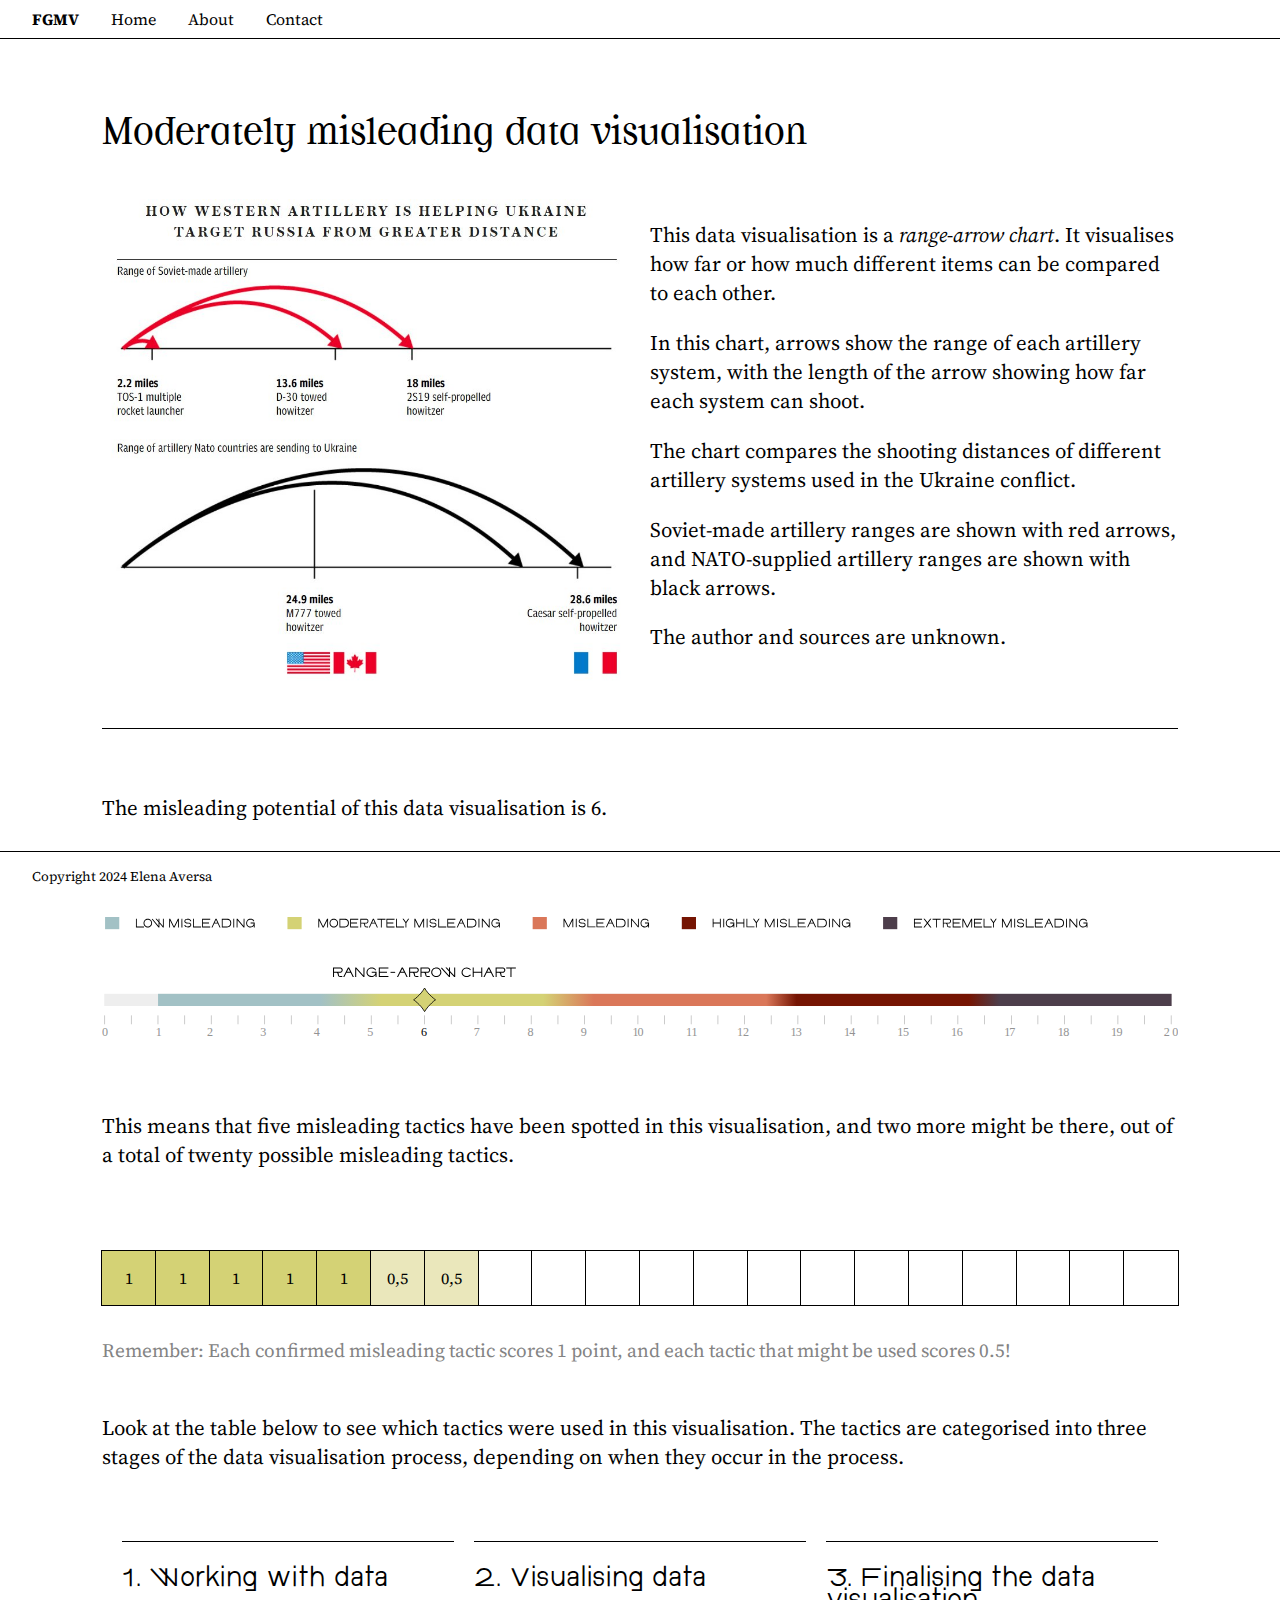
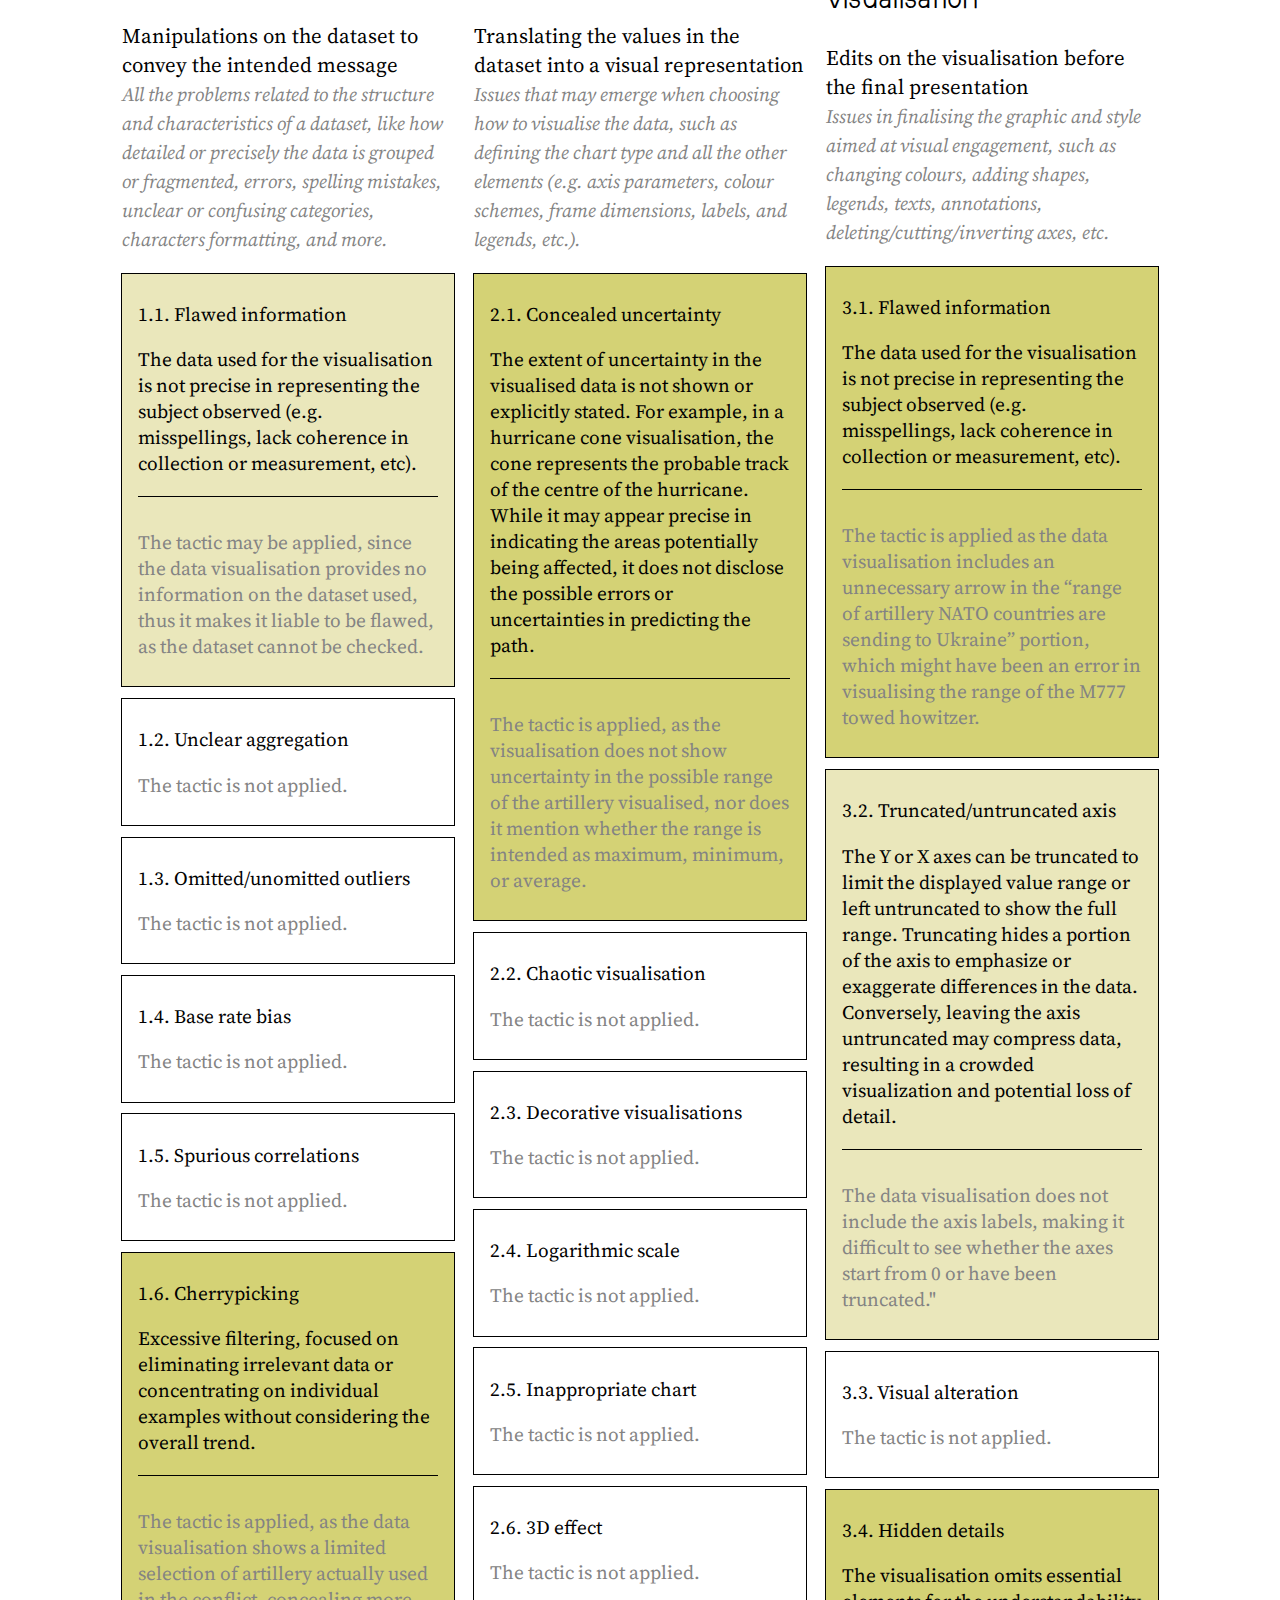
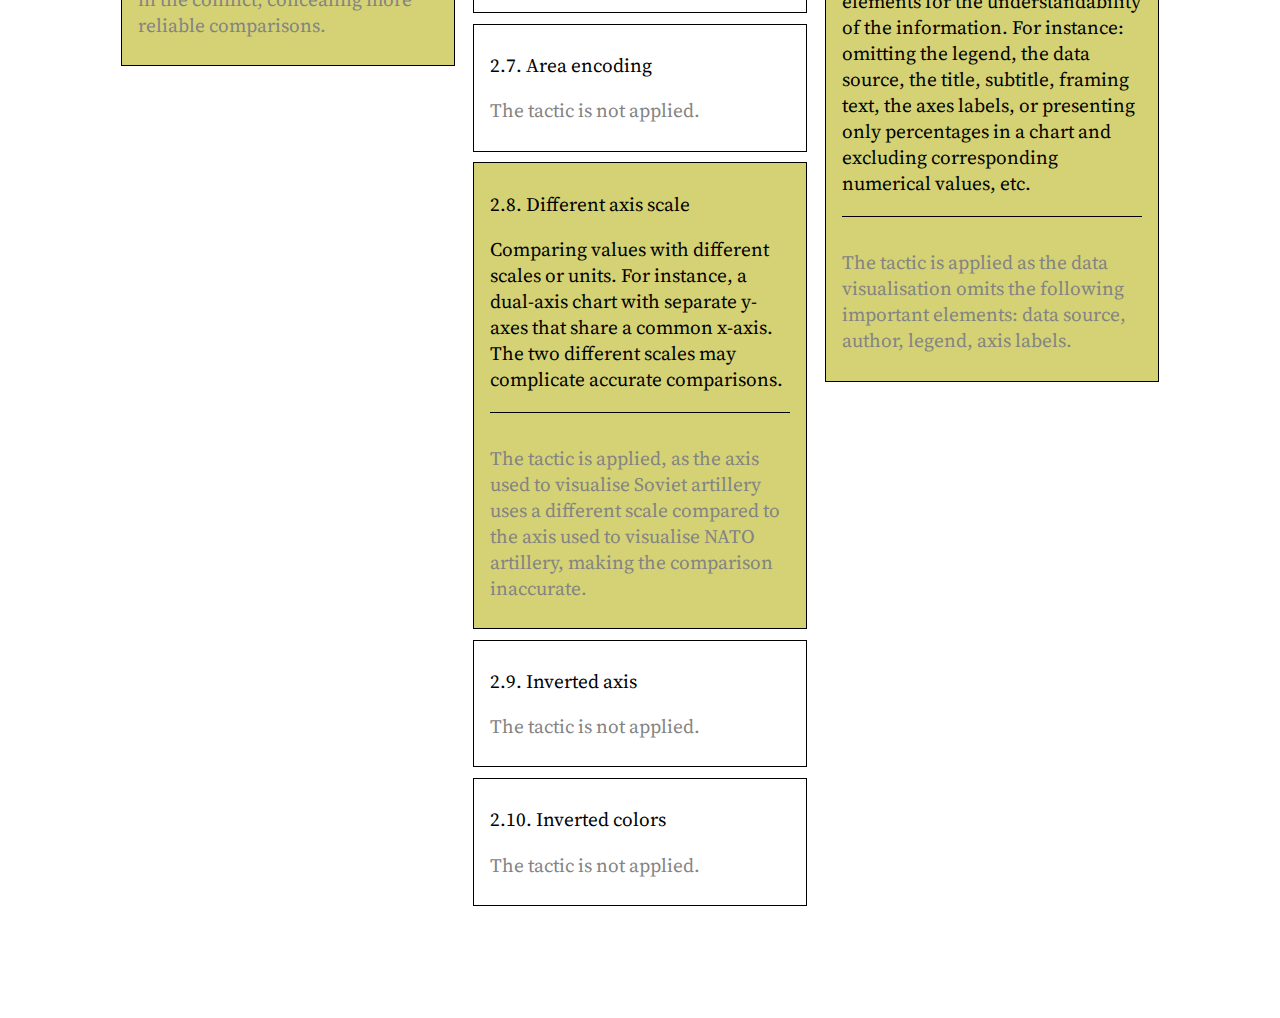
==== commit 3b80b737: "Update id3mp.html" ====
--- a/id3mp.html
+++ b/id3mp.html
@@ -176,4 +176,4 @@
     <script src="script.js"></script>
     <script src="script2.js"></script>
 </body>
-</html>+</html>
--- a/style.css
+++ b/style.css
@@ -62,11 +62,6 @@
     border-bottom: 1px solid #000;
   }
 
-  section {
-    /*border-bottom: 1px solid #000000;*/
-    padding-bottom: 0.3rem;
-    padding-top: 0.3rem;
-  }
   
   .color {
     color:#838383
@@ -86,7 +81,7 @@
       background-color: white;
       margin: 0;
       font-family: "Source Serif 4", serif;
-      font-size: 1.4rem; /* General font size */
+      font-size: 1.3rem; /* General font size */
       display: flex;
       flex-direction: column;
       min-height: 100vh; /* Make sure the footer can stick to the bottom */
@@ -125,6 +120,7 @@
       box-sizing: border-box;
       width: 100%; /* Ensure container and footer width is consistent */
   }
+  
   
   .grid {
       display: grid;
@@ -147,6 +143,24 @@
   button:hover {
       background-color: #d1fa00;
   }
+
+
+  button2 {
+    text-decoration: none;
+    background-color: white;
+    padding: 0.5rem 1rem;
+    border: 1px solid black;
+    font-size: 1rem;
+    font-family: "dind";
+}
+
+button2 {
+    cursor: pointer;
+}
+
+button2:hover {
+    background-color: #d1fa00;
+}
 
 nav a:hover {
     font-style: italic;
@@ -248,9 +262,10 @@
     top: 50%;
 }
 
+
 .outlined-table {
-    margin-top: 4rem;
-    margin-bottom: 4rem;
+    margin-top: 3rem;
+    margin-bottom: 3rem;
     border-collapse: collapse; 
     width: auto; 
   }
@@ -293,4 +308,14 @@
           max-width: 1320px;
       }
   }
-  +
+  a{
+    color:#838383
+  }
+
+
+  .content-grid {
+    display: grid;
+    grid-template-columns: 1fr 1fr; /* adjust the ratio according to your preference */
+    gap: 20px; /* space between image and text */
+}
--- a/style2.css
+++ b/style2.css
@@ -54,6 +54,10 @@
 
 .smallfont{
     font-size: 1.2rem;
+}
+
+.caption{
+    font-size: 1rem;
 }
 
 button2 {
@@ -115,5 +119,5 @@
 
 .boxcards {
     outline: 1px solid black;
-    padding: 1rem;
-}+    padding: 2rem;
+}
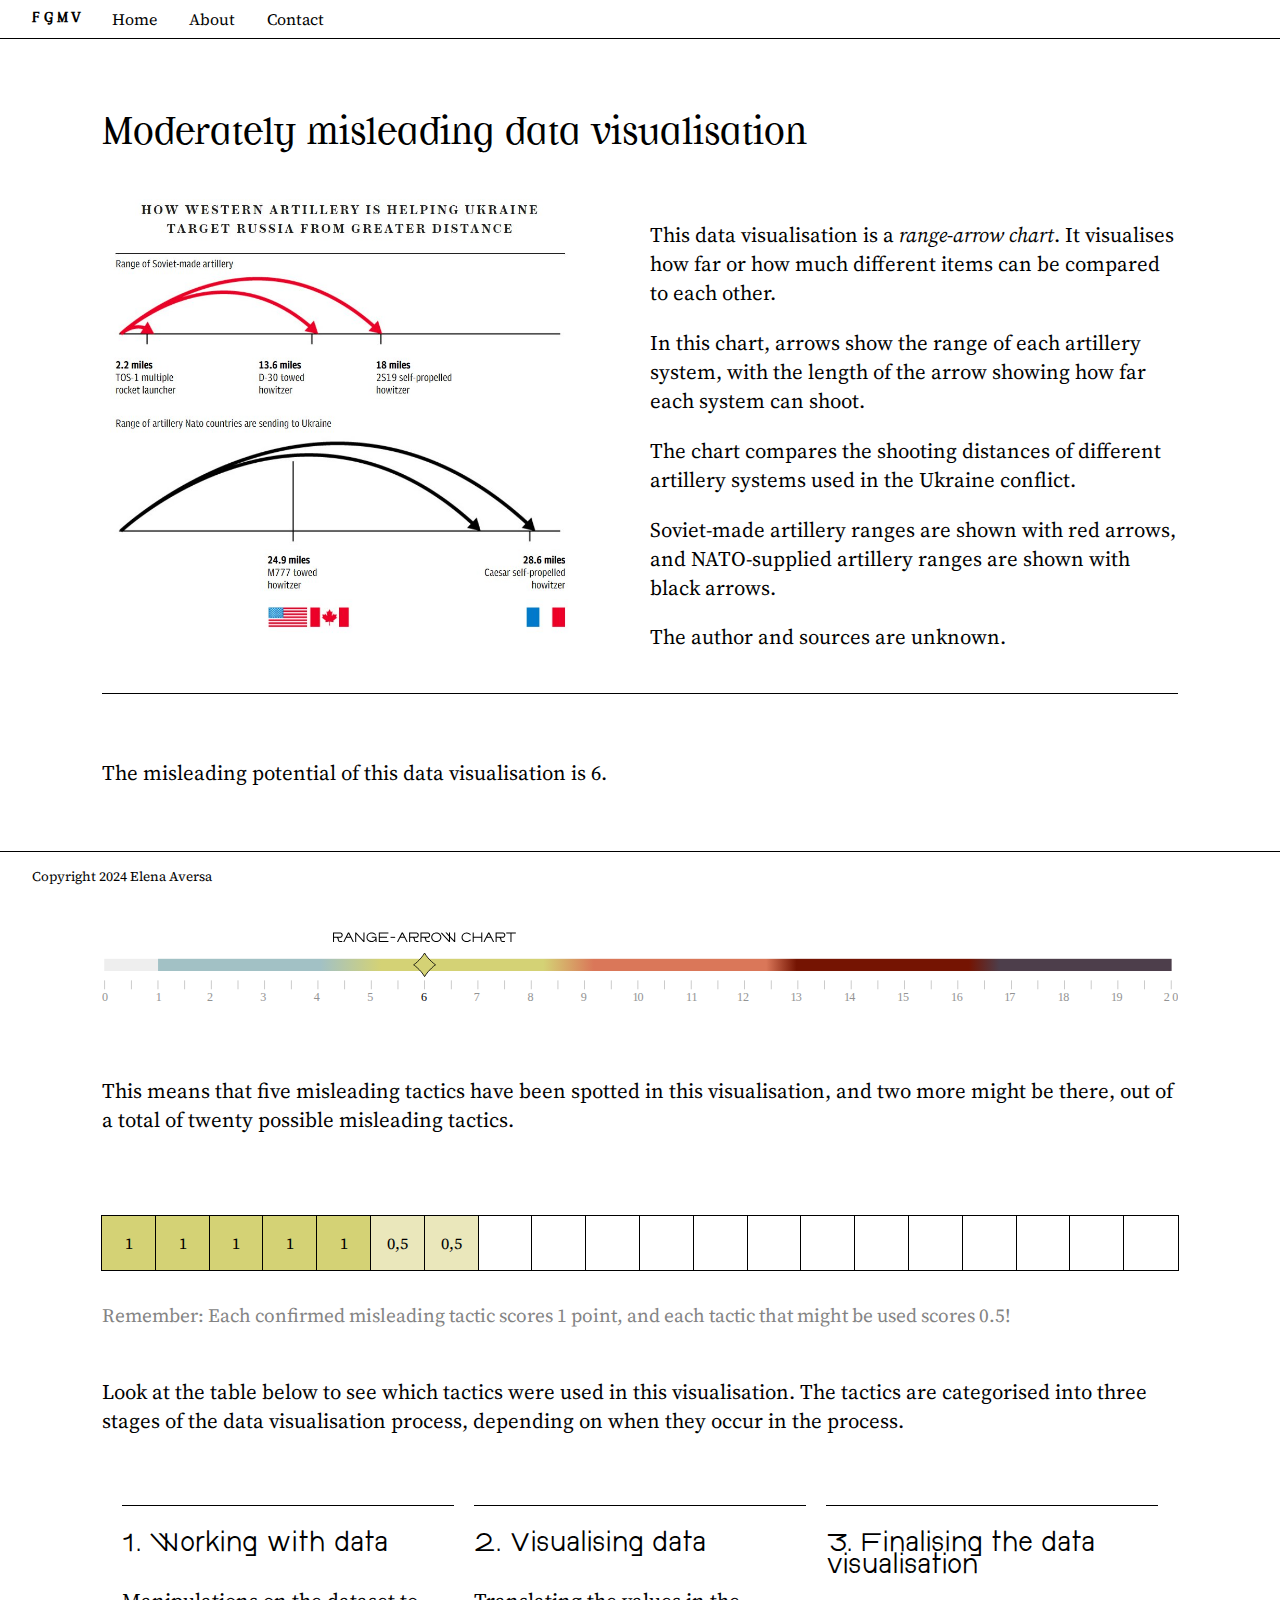
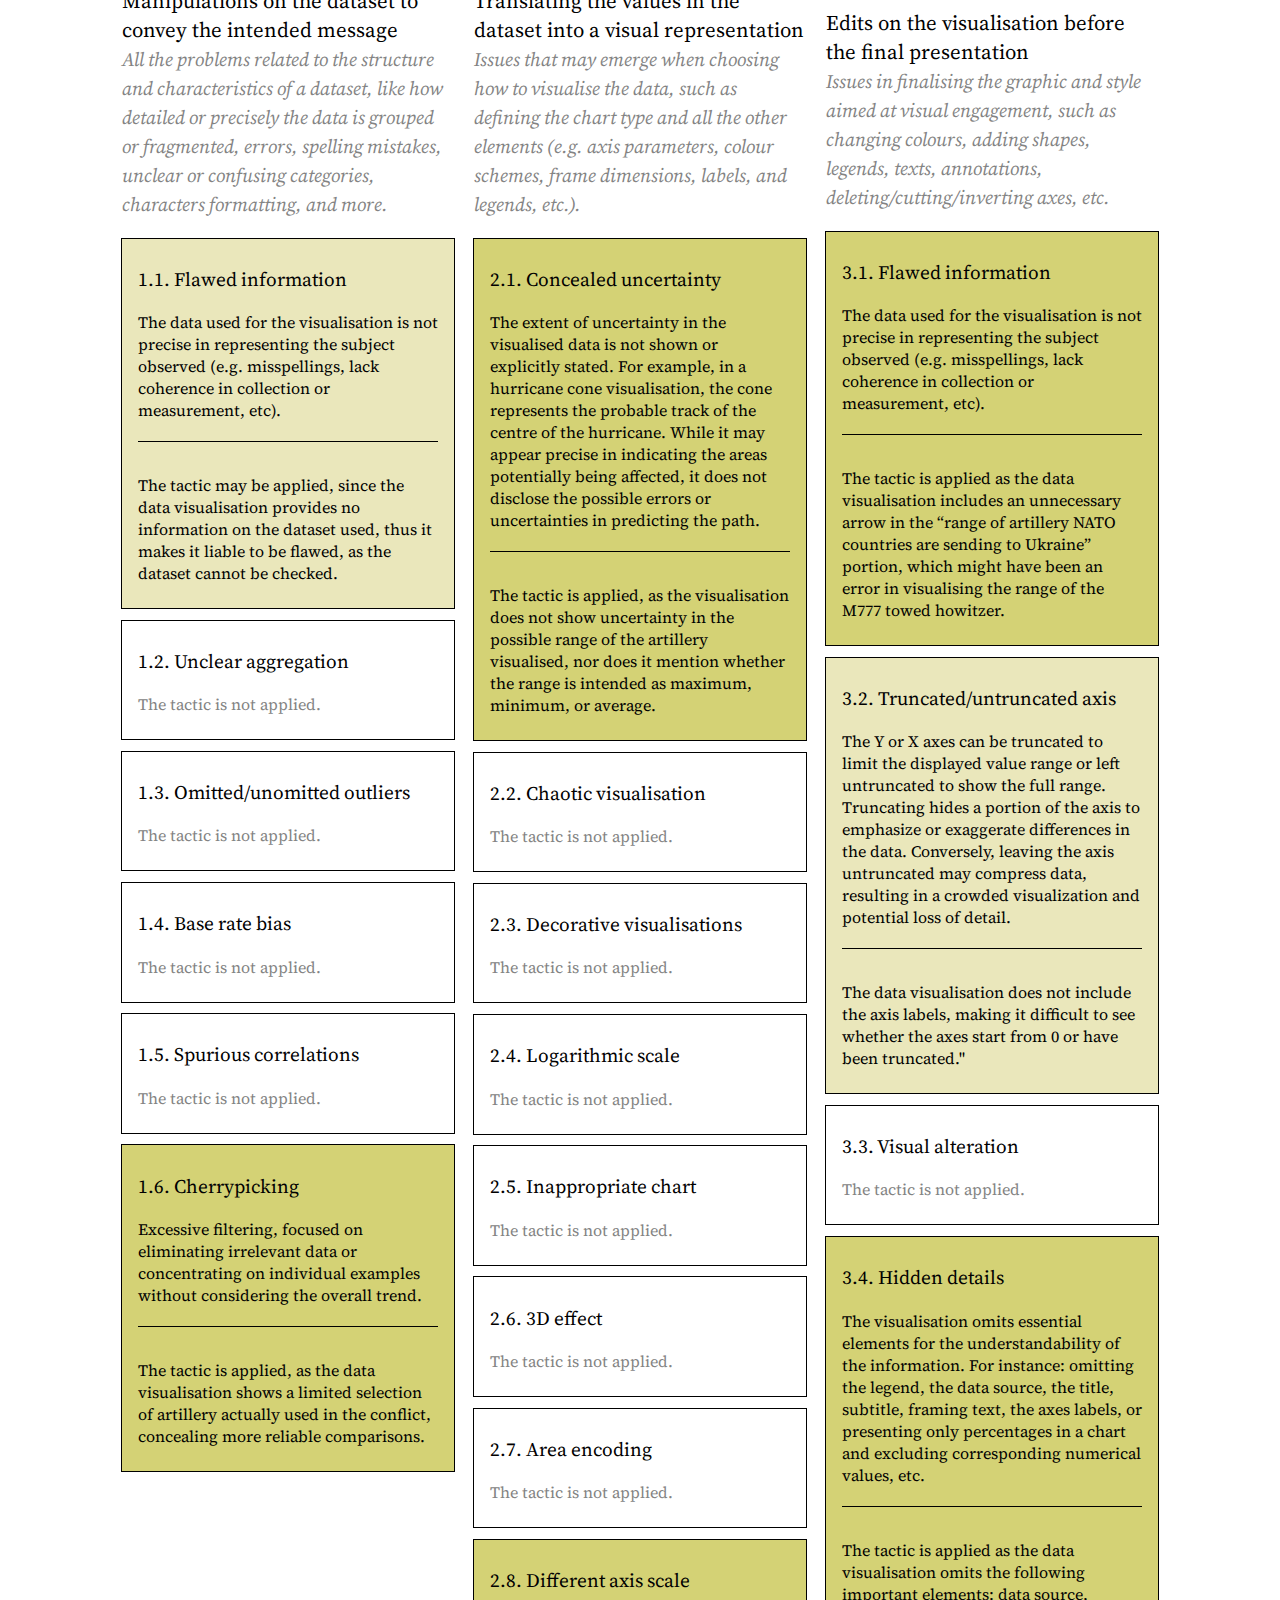
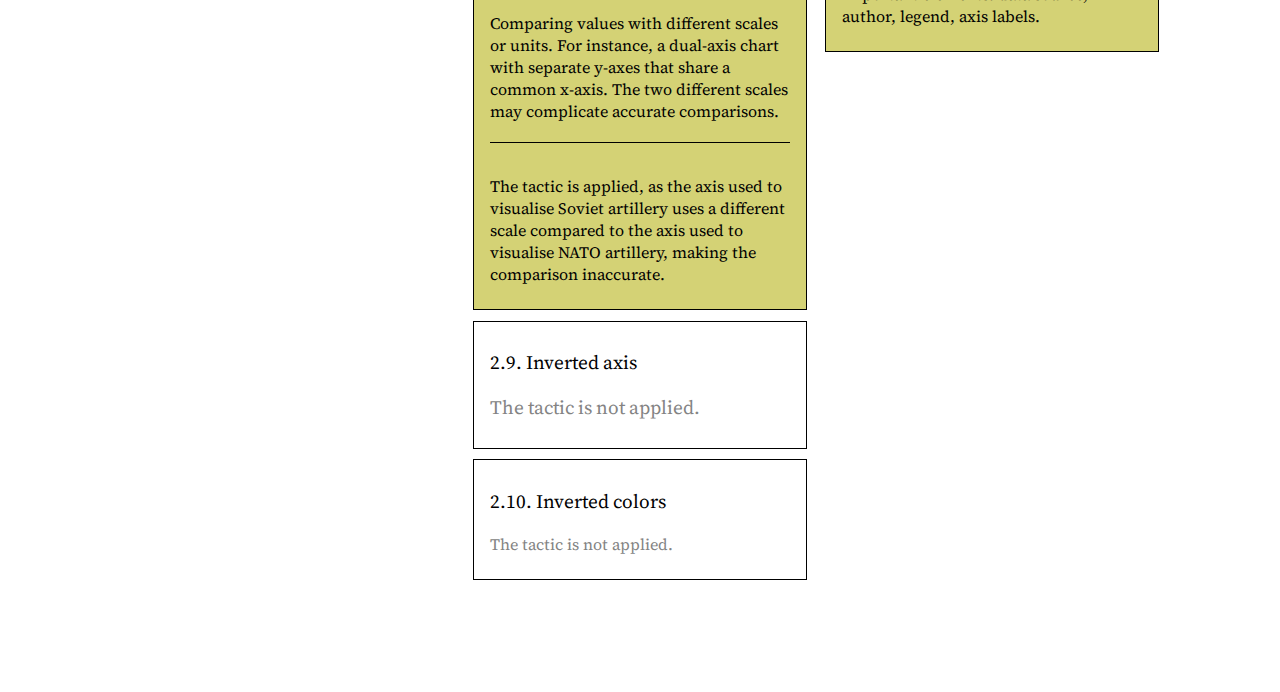
==== commit 05a99d48: "Add files via upload" ====
--- a/id3mp.html
+++ b/id3mp.html
@@ -13,7 +13,7 @@
 <body>
     <nav class="container-fluid">
         <ul>
-            <li><strong>FGMV</strong></li>
+            <li style="font-family: homonr;"><strong>F G M V</strong></li>
             <li><a href="index.html">Home</a></li>
             <li><a href="#">About</a></li>
             <li><a href="#">Contact</a></li>
@@ -25,7 +25,7 @@
                                 <h2>Moderately misleading data visualisation</h2>
                                 <div class="content-grid">
                                     <div class="image-container">
-                                        <img style="max-width: 100%;" src="images/id3.jpeg">
+                                        <img style="max-width: 90%;" src="images/id3.jpeg">
                                     </div>
                                     <div class="text-container">
                                         <p>This data visualisation is a <i>range-arrow chart</i>. It visualises how far or how much different items can be compared to each other.</p> 
@@ -85,24 +85,24 @@
         <p>Manipulations on the dataset to convey the intended message
         <br><i class="color smallfont">All the problems related to the structure and characteristics of a dataset, like how detailed or precisely the data is grouped or fragmented, errors, spelling mistakes, unclear or confusing categories, characters formatting, and more.</i></p>
         <div class="boxlike tacmay"><p>1.1. Flawed information
-            <p class="line-after">The data used for the visualisation is not precise in representing the subject observed (e.g. misspellings, lack coherence in collection or measurement, etc).</p>
-        <p class="color" >The tactic may be applied, since the data visualisation provides no information on the dataset used, thus it makes it liable to be flawed, as the dataset cannot be checked.</p>
+            <p class="line-after caption">The data used for the visualisation is not precise in representing the subject observed (e.g. misspellings, lack coherence in collection or measurement, etc).</p>
+        <p class=" caption">The tactic may be applied, since the data visualisation provides no information on the dataset used, thus it makes it liable to be flawed, as the dataset cannot be checked.</p>
         </div>
         <div class="boxlike"><p>1.2. Unclear aggregation 
-            <p class="color" >The tactic is not applied.</p>
+            <p class="color caption" >The tactic is not applied.</p>
         </div>
         <div class="boxlike"><p>1.3. Omitted/unomitted outliers
-             <p class="color" >The tactic is not applied.</p>
+             <p class="color caption" >The tactic is not applied.</p>
         </div>
         <div class="boxlike"><p>1.4. Base rate bias
-            <p class="color" >The tactic is not applied.</p>
+            <p class="color caption" >The tactic is not applied.</p>
         </div>
         <div class="boxlike"><p>1.5. Spurious correlations
-            <p class="color" >The tactic is not applied.</p>
+            <p class="color caption" >The tactic is not applied.</p>
         </div>
         <div class="boxlike tacappl"><p>1.6. Cherrypicking
-            <p class="line-after">Excessive filtering, focused on eliminating irrelevant data or concentrating on individual examples without considering the overall trend.</p>
-            <p class="color" >The tactic is applied, as the data visualisation shows a limited selection of artillery actually used in the conflict, concealing more reliable comparisons.</p>
+            <p class="line-after caption">Excessive filtering, focused on eliminating irrelevant data or concentrating on individual examples without considering the overall trend.</p>
+            <p class=" caption" >The tactic is applied, as the data visualisation shows a limited selection of artillery actually used in the conflict, concealing more reliable comparisons.</p>
         </div>
         </section>
     <section id="positionSection" class="bordertop">
@@ -111,36 +111,36 @@
         <br><i class="color smallfont">Issues that may emerge when choosing how to visualise the data, such as defining the chart type and all the other elements (e.g. axis parameters, colour schemes, frame dimensions, labels, and legends, etc.).</i></p>
 
         <div class="boxlike tacappl"> <p>2.1. Concealed uncertainty
-                <p class="line-after">The extent of uncertainty in the visualised data is not shown or explicitly stated. For example, in a hurricane cone visualisation, the cone represents the probable track of the centre of the hurricane. While it may appear precise in indicating the areas potentially being affected, it does not disclose the possible errors or uncertainties in predicting the path.</p>
-                <p class="color">The tactic is applied, as the visualisation does not show uncertainty in the possible range of the artillery visualised, nor does it mention whether the range is intended as maximum, minimum, or average.</p>
+                <p class="line-after caption">The extent of uncertainty in the visualised data is not shown or explicitly stated. For example, in a hurricane cone visualisation, the cone represents the probable track of the centre of the hurricane. While it may appear precise in indicating the areas potentially being affected, it does not disclose the possible errors or uncertainties in predicting the path.</p>
+                <p class=" caption">The tactic is applied, as the visualisation does not show uncertainty in the possible range of the artillery visualised, nor does it mention whether the range is intended as maximum, minimum, or average.</p>
             </div>
         <div class="boxlike"><p>2.2. Chaotic visualisation
- <p class="color" >The tactic is not applied.</p>
+ <p class="color caption" >The tactic is not applied.</p>
         </div>
         <div class="boxlike"><p>2.3. Decorative visualisations
-            <p class="color" >The tactic is not applied.</p>
+            <p class="color caption" >The tactic is not applied.</p>
         </div>
         <div class="boxlike"><p>2.4. Logarithmic scale 
-            <p class="color" >The tactic is not applied.</p>
+            <p class="color caption" >The tactic is not applied.</p>
         </div>
         <div class="boxlike"><p>2.5. Inappropriate chart 
-          <p class="color" >The tactic is not applied.</p>
+          <p class="color caption" >The tactic is not applied.</p>
         </div>
         <div class="boxlike"><p>2.6. 3D effect 
-          <p class="color" >The tactic is not applied.</p>
+          <p class="color caption" >The tactic is not applied.</p>
         </div>
         <div class="boxlike"><p>2.7. Area encoding 
-          <p class="color" >The tactic is not applied.</p>
+          <p class="color caption" >The tactic is not applied.</p>
         </div>
         <div class="boxlike tacappl"><p>2.8. Different axis scale 
-            <p class="line-after">Comparing values with different scales or units. For instance, a dual-axis chart with separate y-axes that share a common x-axis. The two different scales may complicate accurate comparisons.</p>
-            <p class="color">The tactic is applied, as the axis used to visualise Soviet artillery uses a different scale compared to the axis used to visualise NATO artillery, making the comparison inaccurate.</p>
+            <p class="line-after caption">Comparing values with different scales or units. For instance, a dual-axis chart with separate y-axes that share a common x-axis. The two different scales may complicate accurate comparisons.</p>
+            <p class=" caption">The tactic is applied, as the axis used to visualise Soviet artillery uses a different scale compared to the axis used to visualise NATO artillery, making the comparison inaccurate.</p>
         </div>
         <div class="boxlike"><p>2.9. Inverted axis  
            <p class="color" >The tactic is not applied.</p>
         </div>
         <div class="boxlike"><p>2.10. Inverted colors  
-          <p class="color" >The tactic is not applied.</p>
+          <p class="color caption" >The tactic is not applied.</p>
         </div>
     </section>
     <section id="reactionSection" class="bordertop">
@@ -148,19 +148,19 @@
         <p>Edits on the visualisation before the final presentation
         <br><i class="color smallfont">Issues in finalising the graphic and style aimed at visual engagement, such as changing colours, adding shapes, legends, texts, annotations, deleting/cutting/inverting axes, etc.</i></p>
         <div class="boxlike tacappl"><p>3.1. Flawed information
-            <p class="line-after">The data used for the visualisation is not precise in representing the subject observed (e.g. misspellings, lack coherence in collection or measurement, etc).</p>
-        <p class="color" >The tactic is applied as the data visualisation includes an unnecessary arrow in the “range of artillery NATO countries are sending to Ukraine” portion, which might have been an error in visualising the range of the M777 towed howitzer.</p>
+            <p class="line-after caption">The data used for the visualisation is not precise in representing the subject observed (e.g. misspellings, lack coherence in collection or measurement, etc).</p>
+        <p class=" caption" >The tactic is applied as the data visualisation includes an unnecessary arrow in the “range of artillery NATO countries are sending to Ukraine” portion, which might have been an error in visualising the range of the M777 towed howitzer.</p>
         </div>
         <div class="boxlike tacmay"><p>3.2. Truncated/untruncated axis 
-            <p class="line-after">The Y or X axes can be truncated to limit the displayed value range or left untruncated to show the full range. Truncating hides a portion of the axis to emphasize or exaggerate differences in the data. Conversely, leaving the axis untruncated may compress data, resulting in a crowded visualization and potential loss of detail.</p>
-        <p class="color" >The data visualisation does not include the axis labels, making it difficult to see whether the axes start from 0 or have been truncated."</p>
+            <p class="line-after caption">The Y or X axes can be truncated to limit the displayed value range or left untruncated to show the full range. Truncating hides a portion of the axis to emphasize or exaggerate differences in the data. Conversely, leaving the axis untruncated may compress data, resulting in a crowded visualization and potential loss of detail.</p>
+        <p class=" caption" >The data visualisation does not include the axis labels, making it difficult to see whether the axes start from 0 or have been truncated."</p>
         </div>
         <div class="boxlike"><p>3.3. Visual alteration 
-           <p class="color" >The tactic is not applied.</p>
+           <p class="color caption" >The tactic is not applied.</p>
         </div>
         <div class="boxlike tacappl"><p>3.4. Hidden details
-            <p class="line-after">The visualisation omits essential elements for the understandability of the information. For instance: omitting the legend, the data source, the title, subtitle, framing text, the axes labels, or presenting only percentages in a chart and excluding corresponding numerical values, etc.</p>
-        <p class="color" >The tactic is applied as the data visualisation omits the following important elements: data source, author, legend, axis labels.</p>
+            <p class="line-after caption">The visualisation omits essential elements for the understandability of the information. For instance: omitting the legend, the data source, the title, subtitle, framing text, the axes labels, or presenting only percentages in a chart and excluding corresponding numerical values, etc.</p>
+        <p class="caption" >The tactic is applied as the data visualisation omits the following important elements: data source, author, legend, axis labels.</p>
         </div>
     </section>
 </div>
@@ -176,4 +176,4 @@
     <script src="script.js"></script>
     <script src="script2.js"></script>
 </body>
-</html>
+</html>--- a/style.css
+++ b/style.css
@@ -92,6 +92,7 @@
       font-family: 'homonr';
       font-size: 5rem;
       font-weight: normal !important;
+      line-height: 1.2;
   }
 
   h2 {
@@ -318,4 +319,4 @@
     display: grid;
     grid-template-columns: 1fr 1fr; /* adjust the ratio according to your preference */
     gap: 20px; /* space between image and text */
-}
+}--- a/style2.css
+++ b/style2.css
@@ -67,6 +67,7 @@
     border: 1px solid black;
     font-size: 2.5rem;
     font-family: "dind";
+
 }
 
 button2 {
@@ -75,6 +76,7 @@
 
 button2:hover {
     background-color: #d1fa00;
+
 }
 
 
@@ -121,3 +123,27 @@
     outline: 1px solid black;
     padding: 2rem;
 }
+
+
+.shad {
+    box-shadow: 0rem 0rem 0rem #d0fa00b6;
+    border-radius: 20rem;
+  }
+
+
+
+  .animated-word {
+    display: inline-block;
+    cursor: pointer;
+    animation: pulseRotate 2s infinite;
+  }
+  
+  @keyframes pulseRotate {
+    0%, 100% {
+      transform:  rotate(-9deg);
+    }
+    50% {
+      transform: rotate(9deg); /* Adjust scale and rotation as needed */
+    }
+  }
+  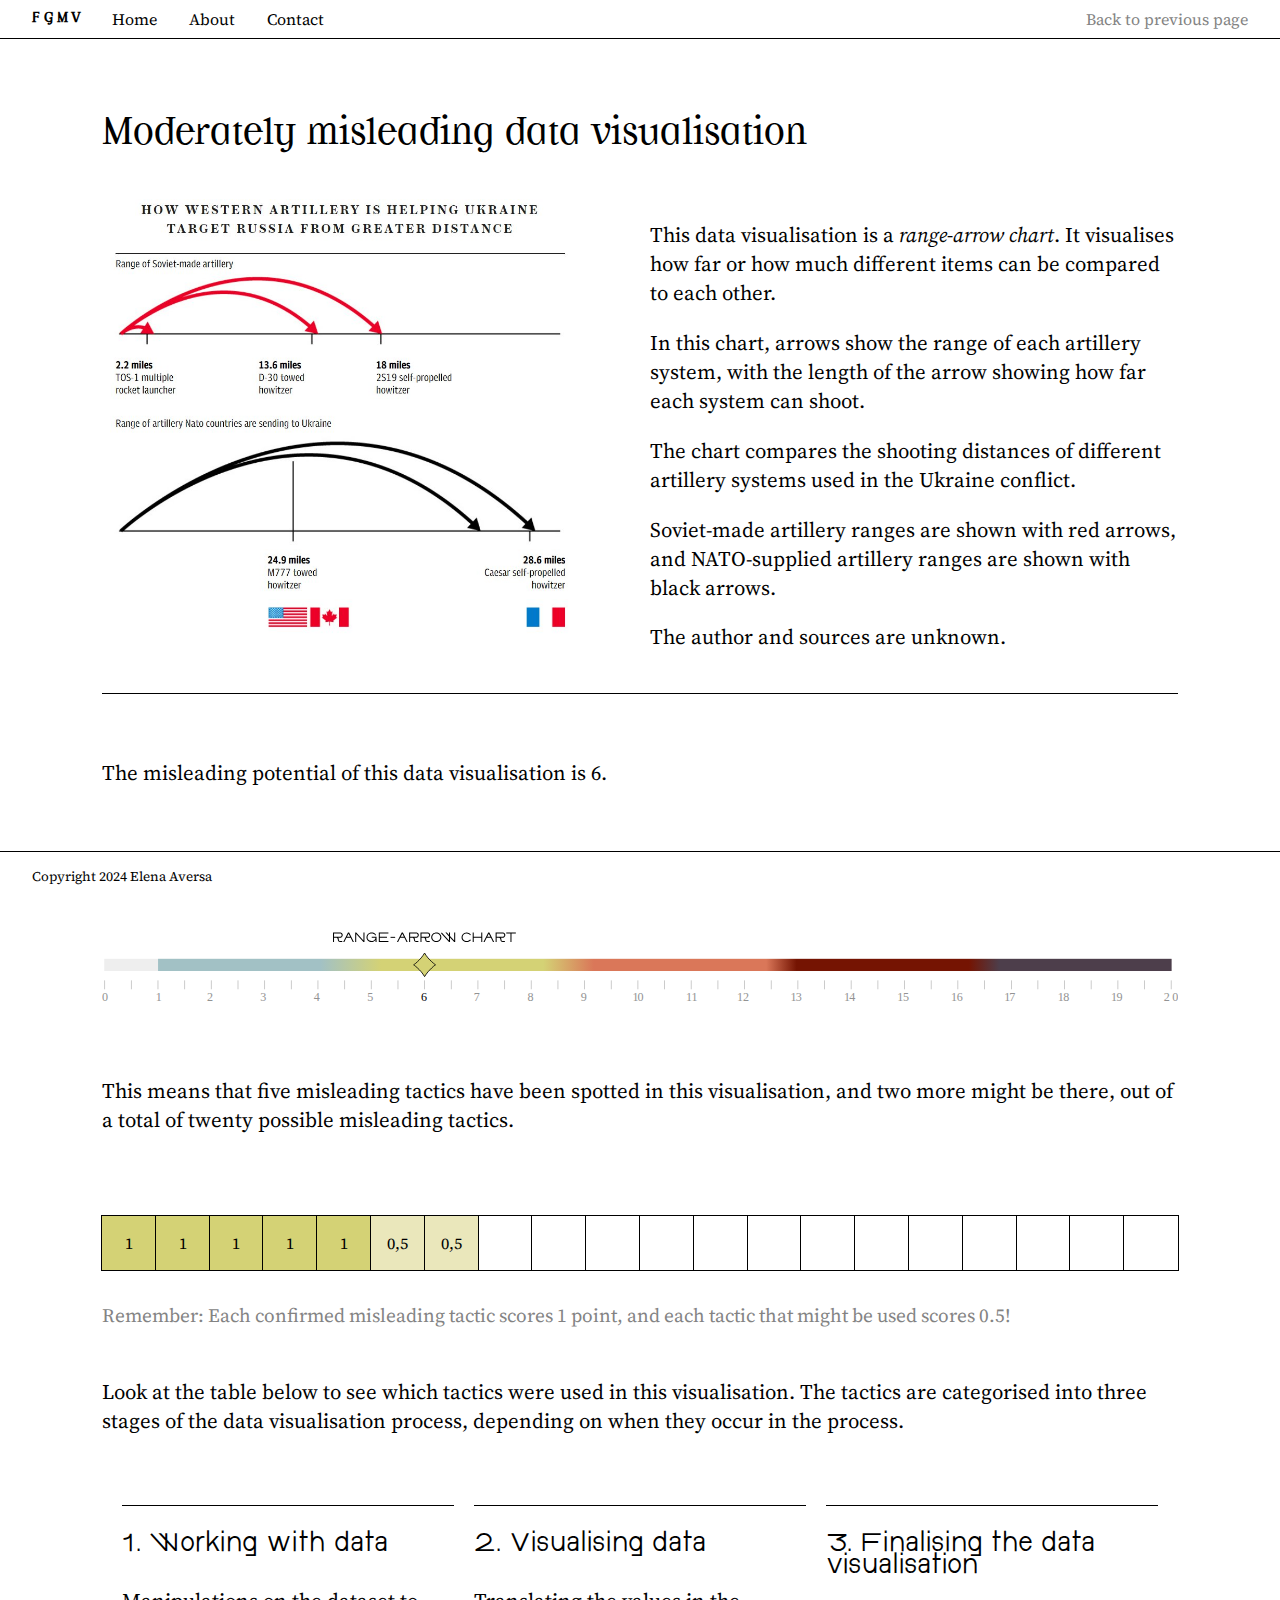
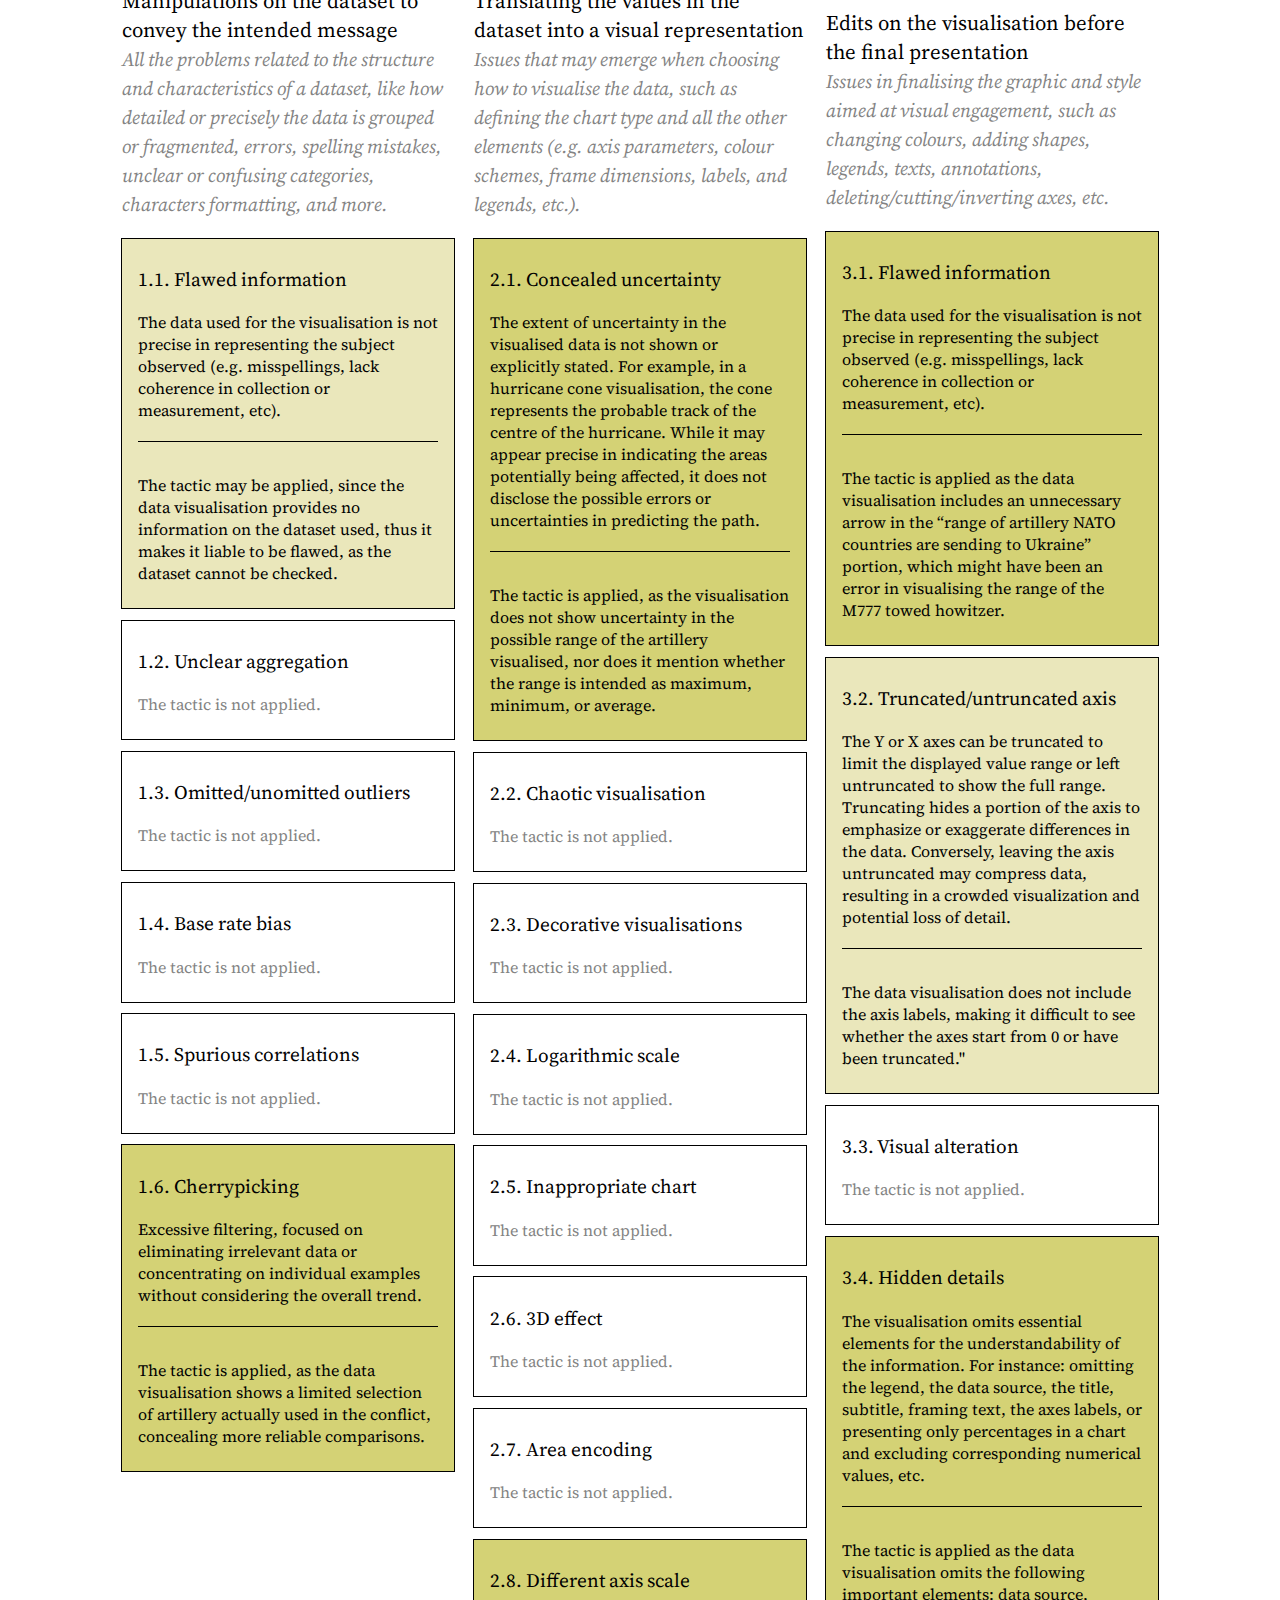
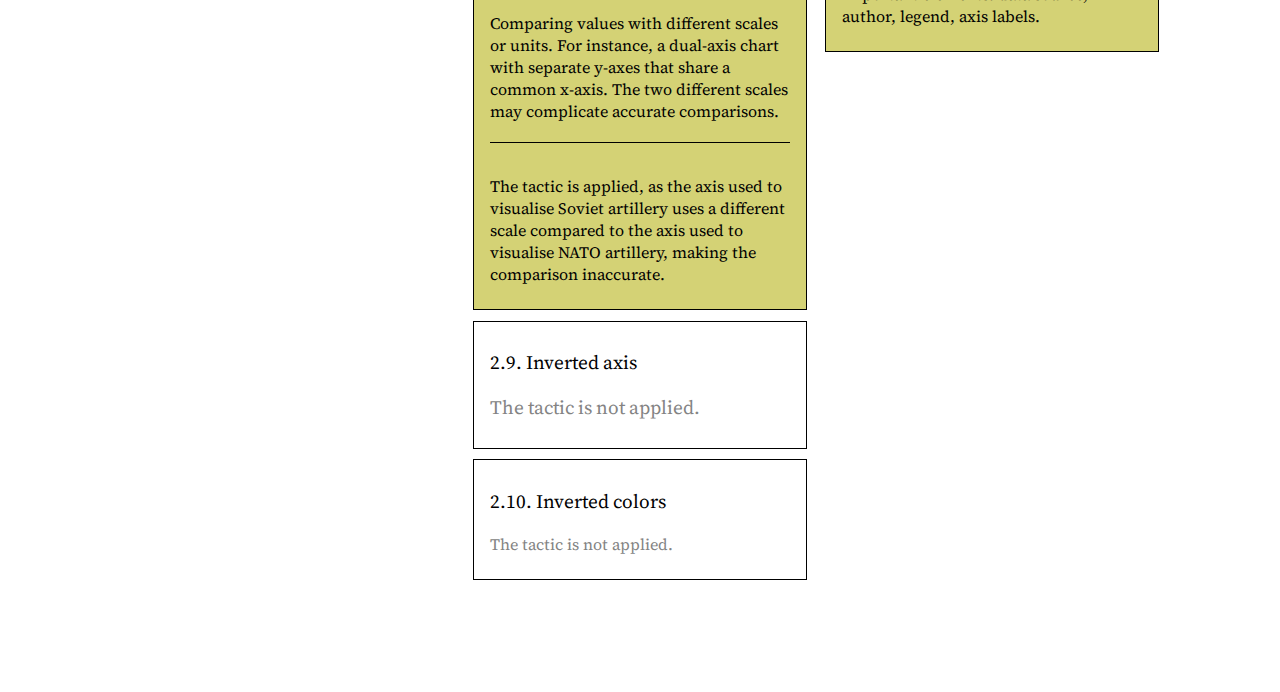
==== commit 7b7b8848: "Add files via upload" ====
--- a/id3mp.html
+++ b/id3mp.html
@@ -12,12 +12,17 @@
 </head>
 <body>
     <nav class="container-fluid">
-        <ul>
-            <li style="font-family: homonr;"><strong>F G M V</strong></li>
-            <li><a href="index.html">Home</a></li>
-            <li><a href="#">About</a></li>
-            <li><a href="#">Contact</a></li>
-        </ul>
+        <div>
+            <ul>
+                <li style="font-family: homonr;"><strong>F G M V</strong></li>
+                <li><a href="index.html">Home</a></li>
+                <li><a href="#">About</a></li>
+                <li><a href="#">Contact</a></li>
+            </ul>
+        </div>
+        <div>
+            <a style="text-decoration: none;" href="misTac2.html">Back to previous page</a>
+        </div>
     </nav>
     <main class="container">
         <div class="grid">
--- a/style.css
+++ b/style.css
@@ -54,6 +54,7 @@
       text-decoration: none; /* Remove underline from links */
   }
   
+  
   .bordertop {
     border-top: 1px solid #000;
   }
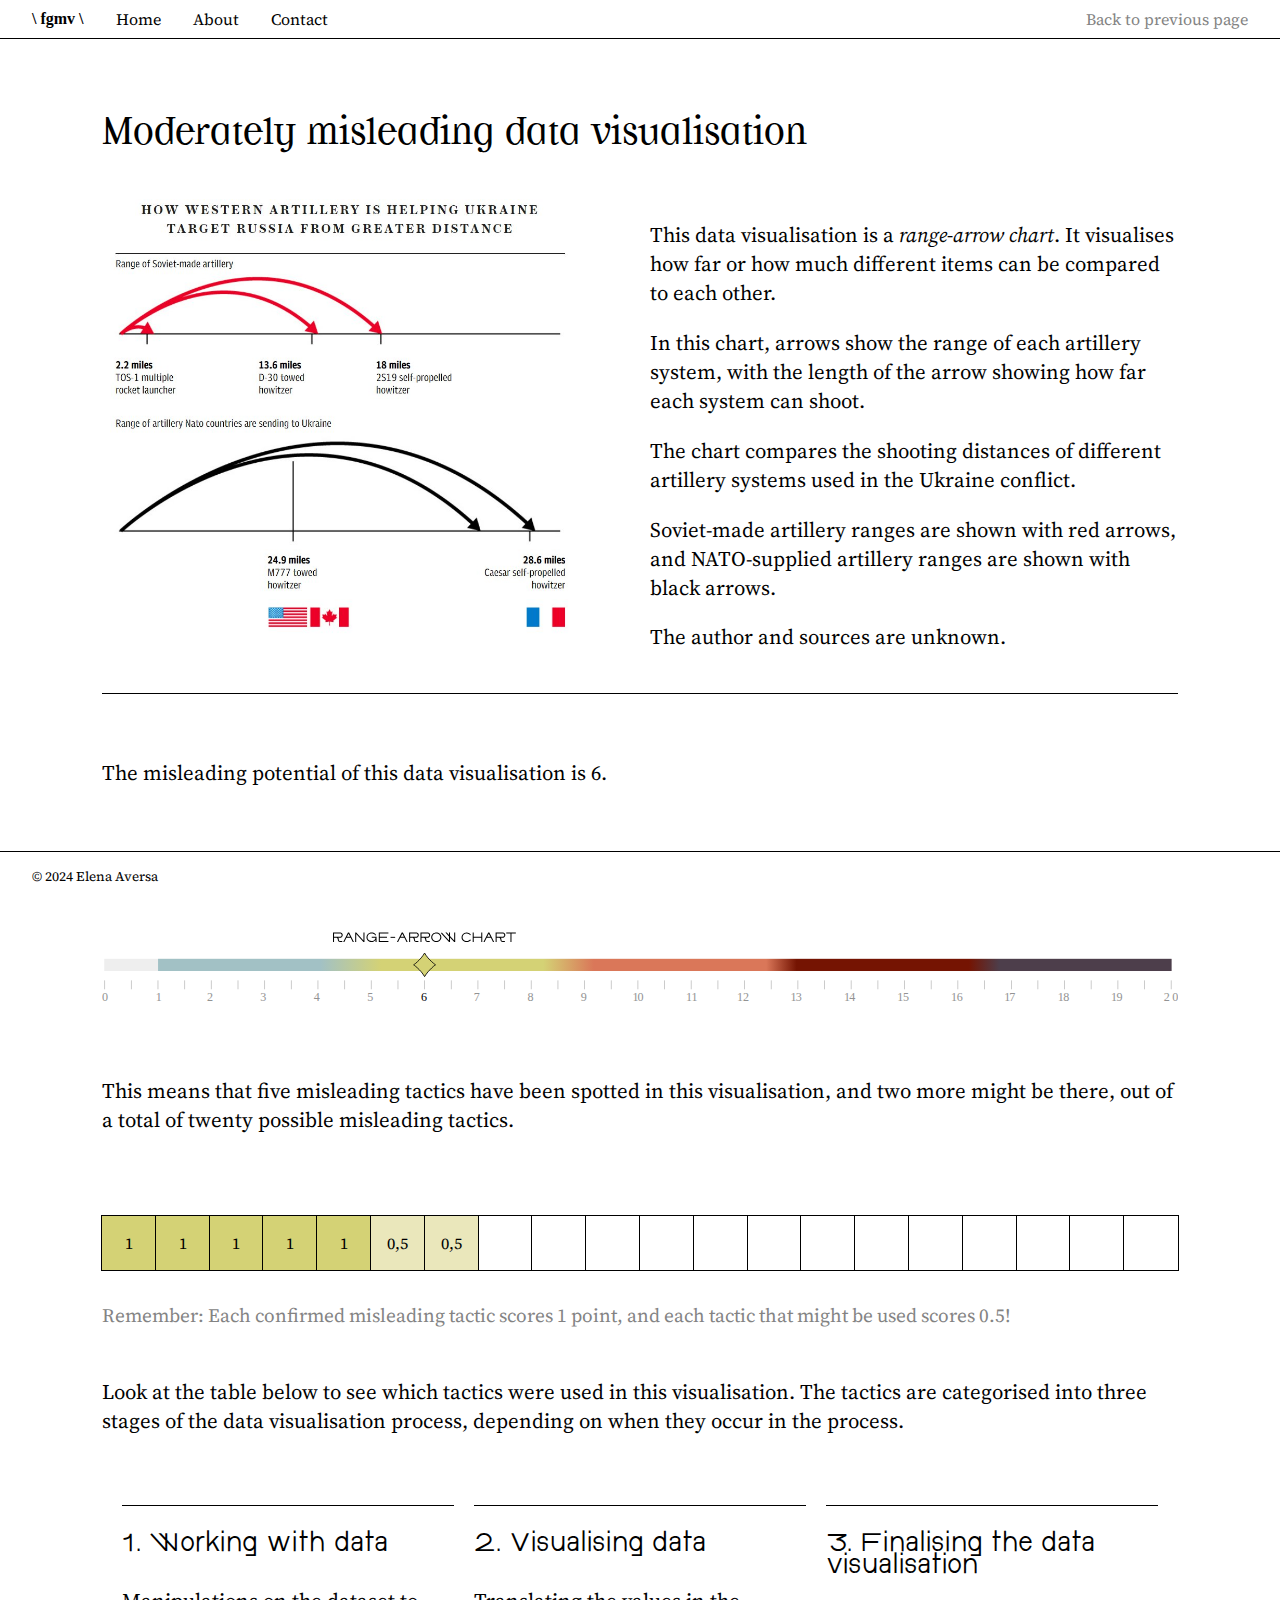
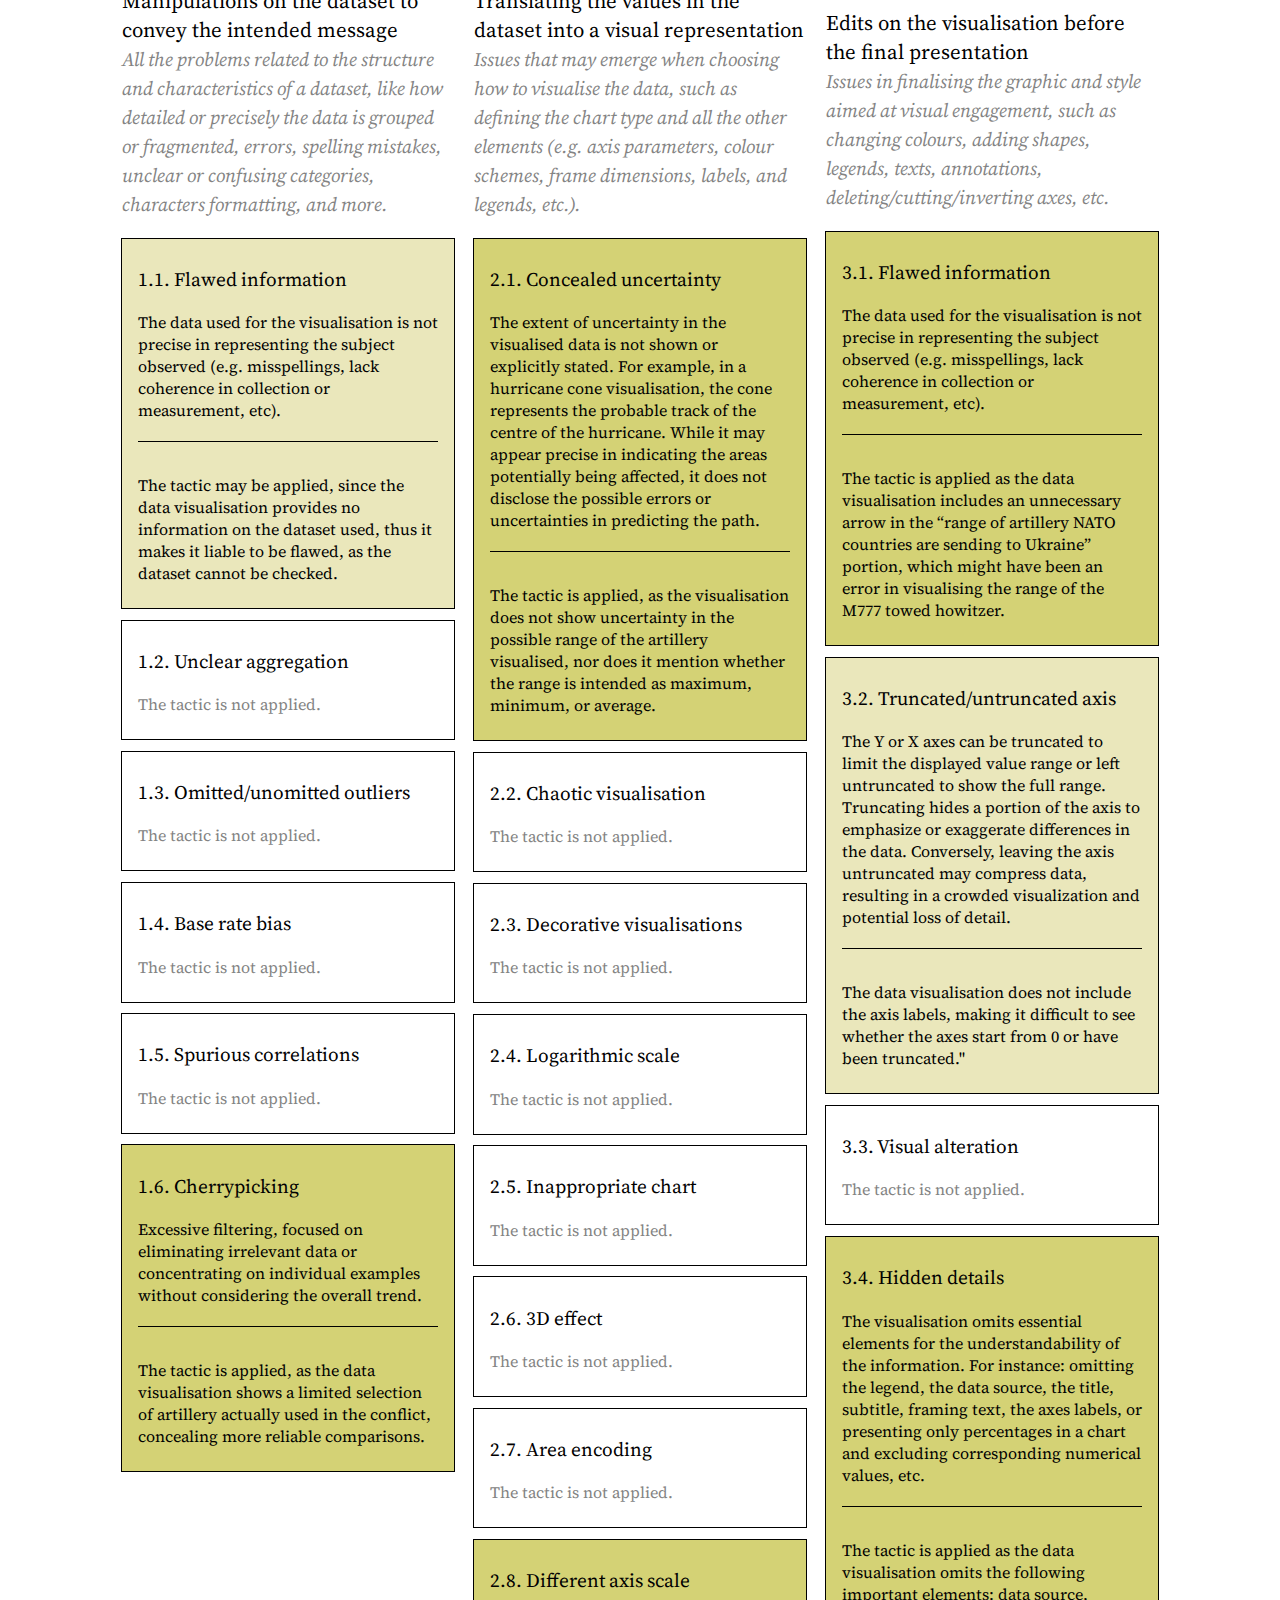
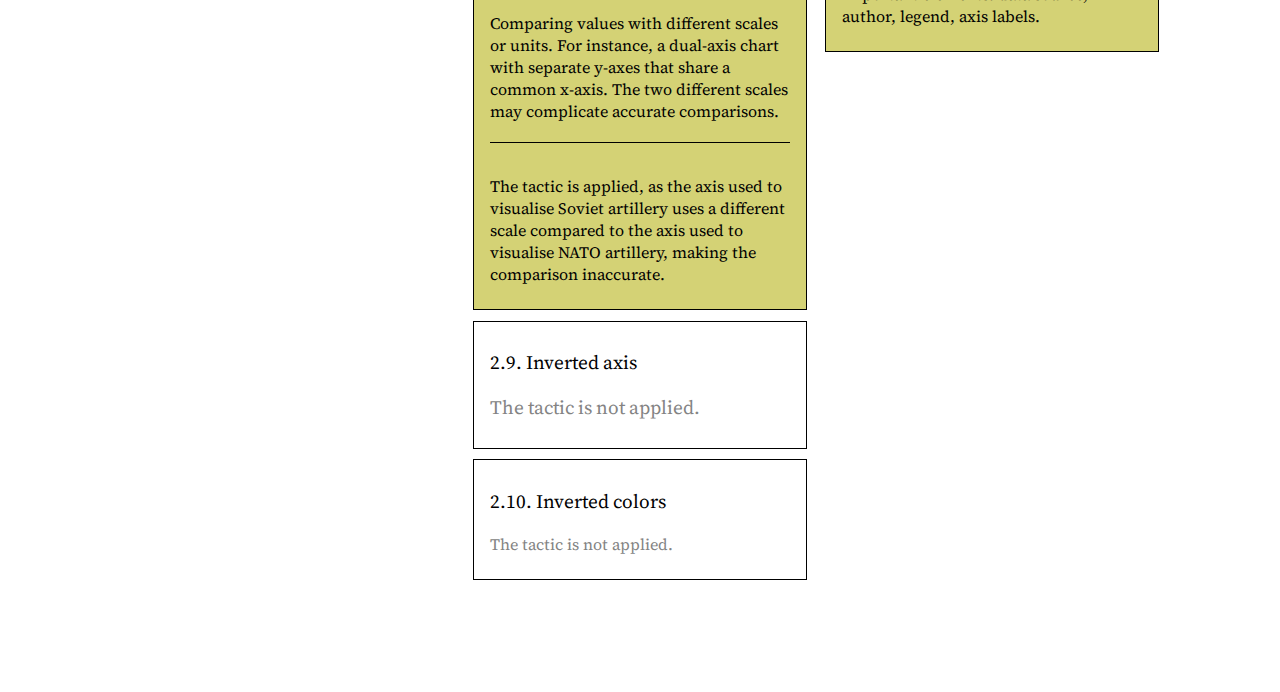
==== commit ccab4adc: "Add files via upload" ====
--- a/id3mp.html
+++ b/id3mp.html
@@ -14,7 +14,7 @@
     <nav class="container-fluid">
         <div>
             <ul>
-                <li style="font-family: homonr;"><strong>F G M V</strong></li>
+                <li style="font-family: abs;"><strong>\ fgmv \</strong></li>
                 <li><a href="index.html">Home</a></li>
                 <li><a href="#">About</a></li>
                 <li><a href="#">Contact</a></li>
@@ -175,7 +175,7 @@
     </main>
     <footer class="container-fluid">
         <small>
-            <p>Copyright 2024 Elena Aversa</p>
+            <p>© 2024 Elena Aversa</p>
         </small>
     </footer>
     <script src="script.js"></script>
